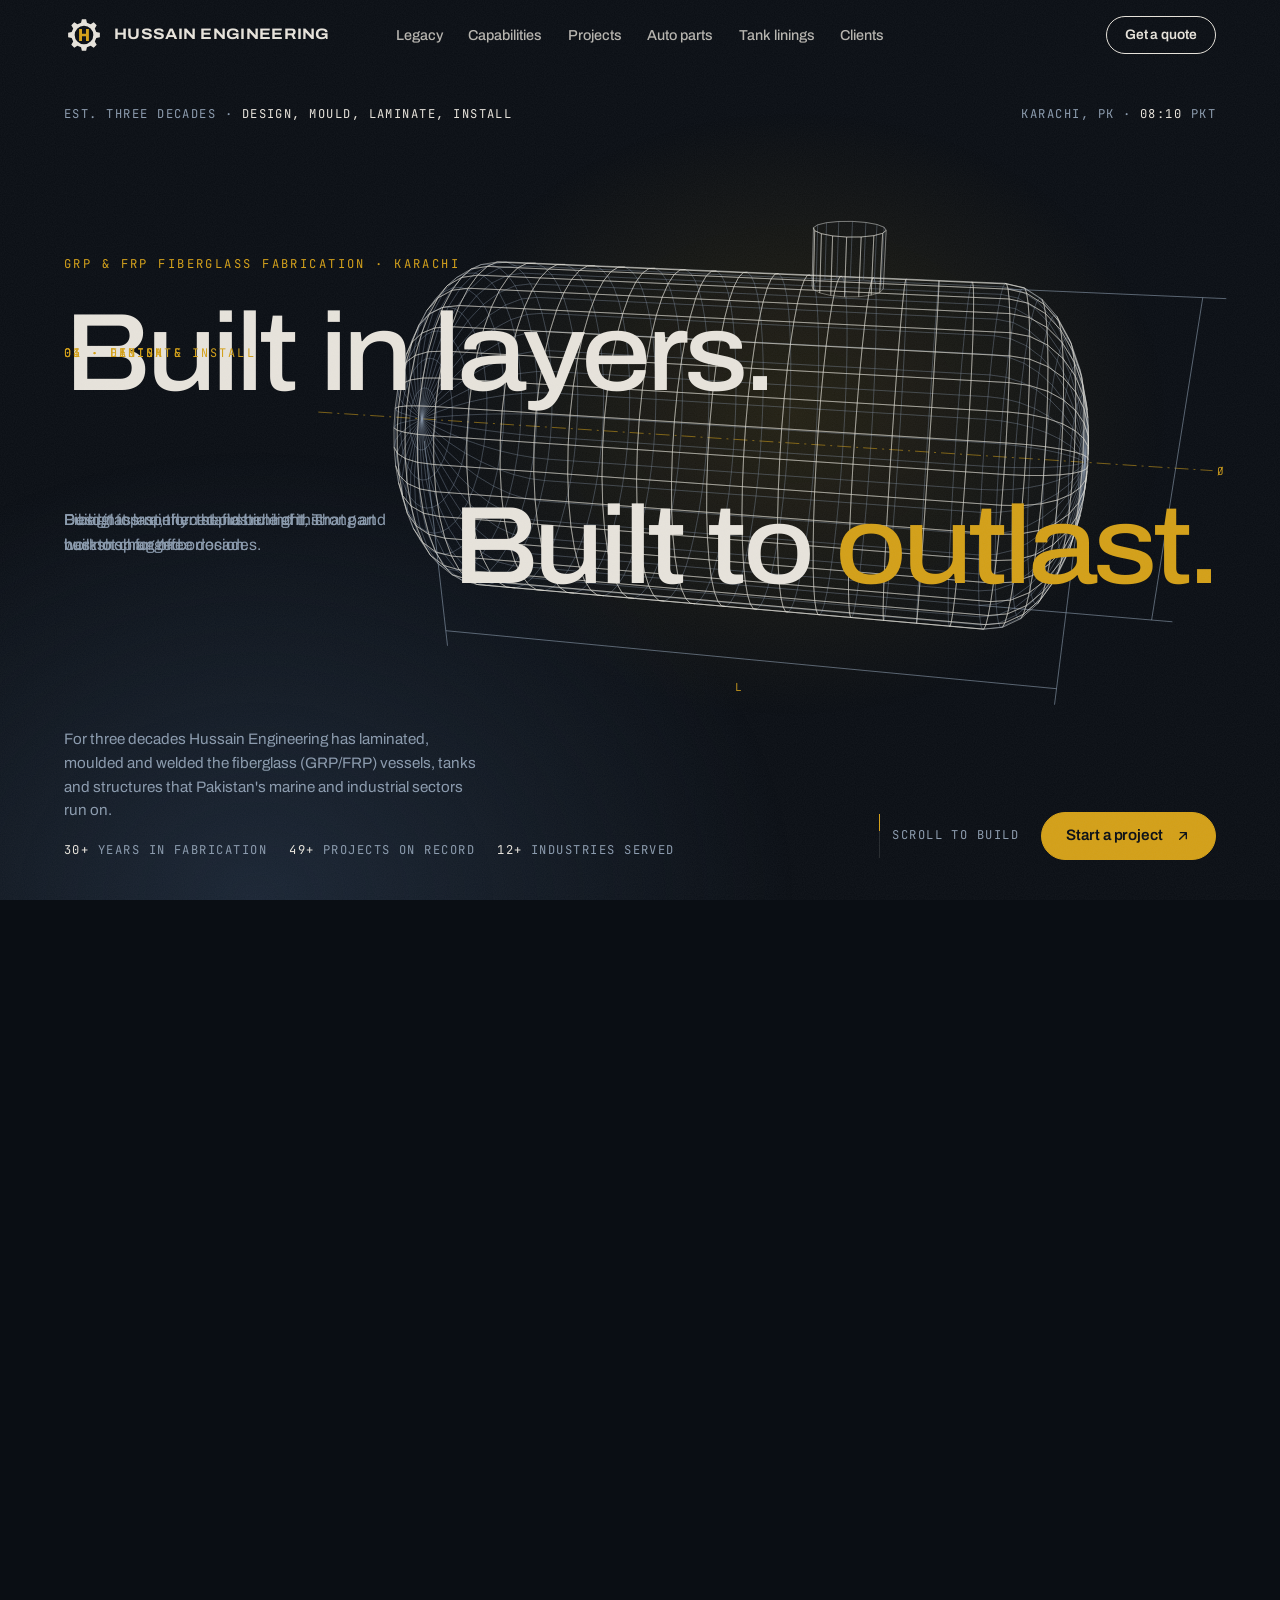
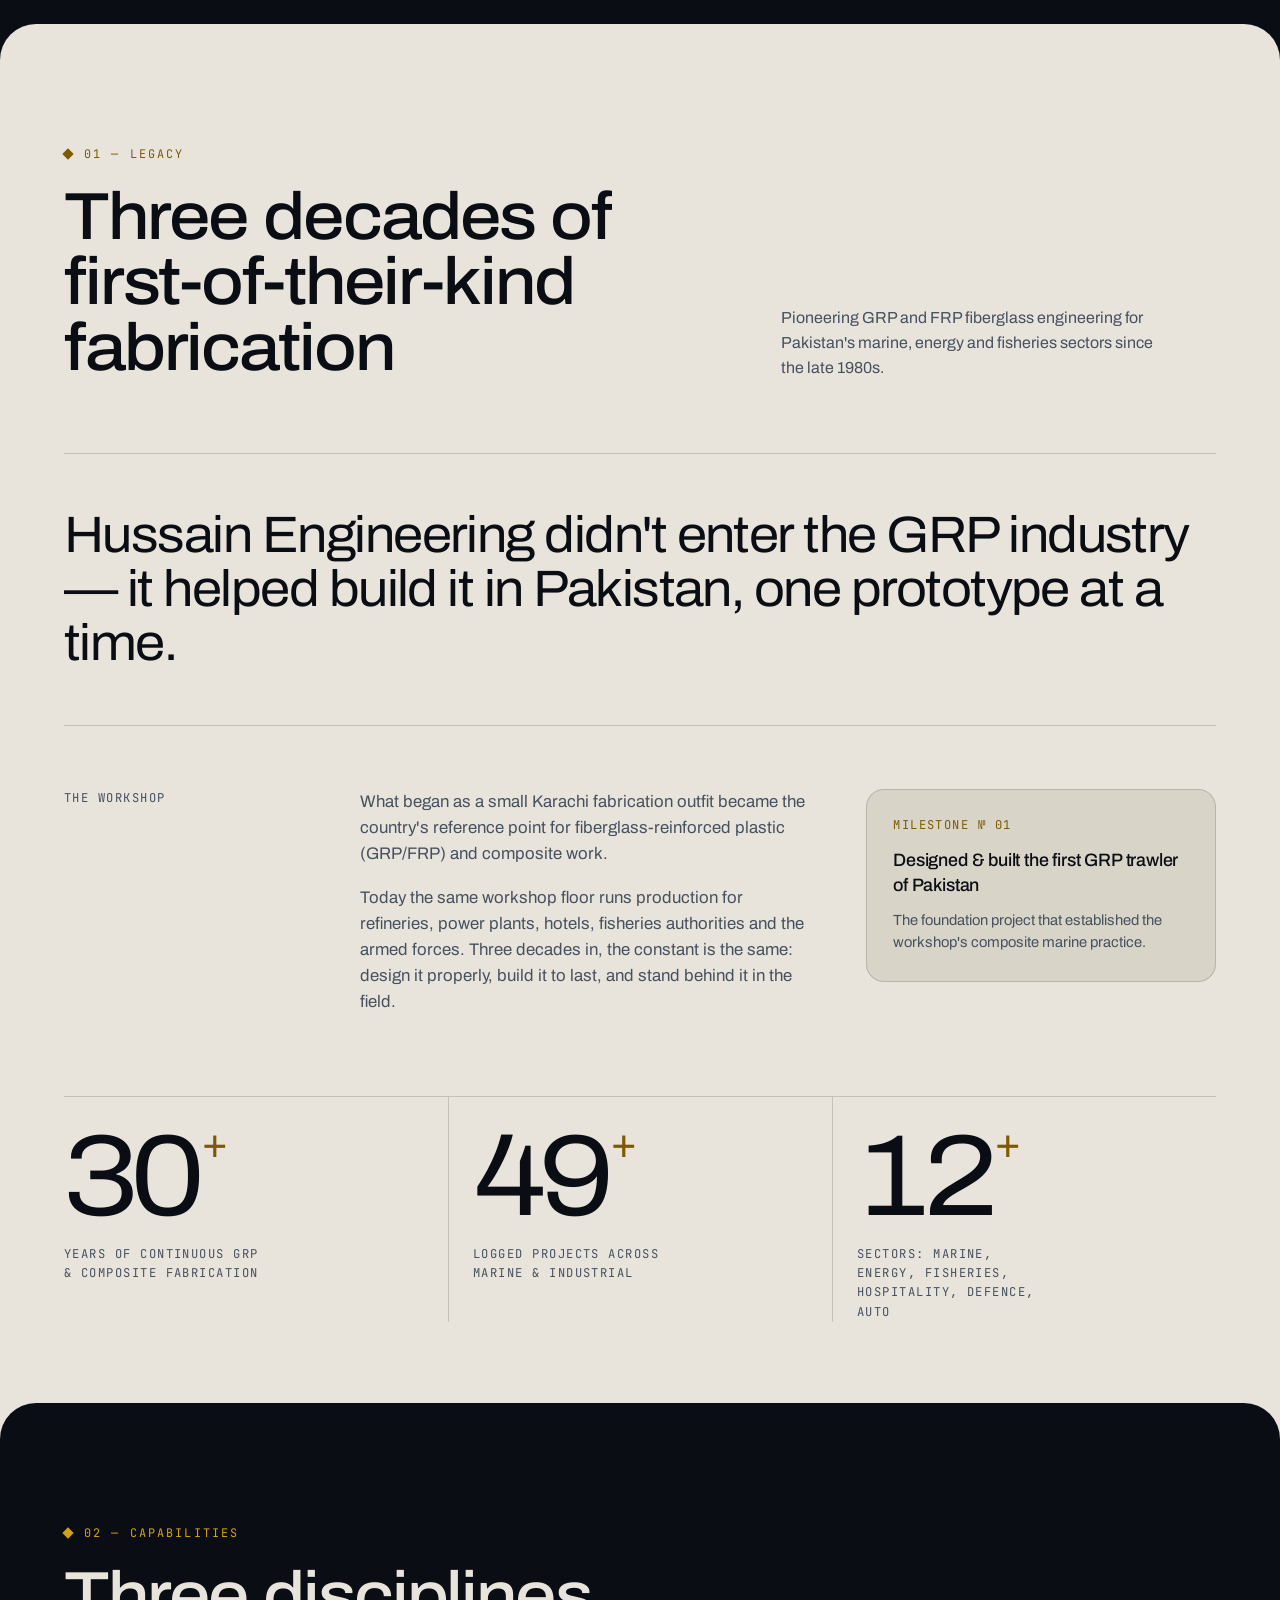
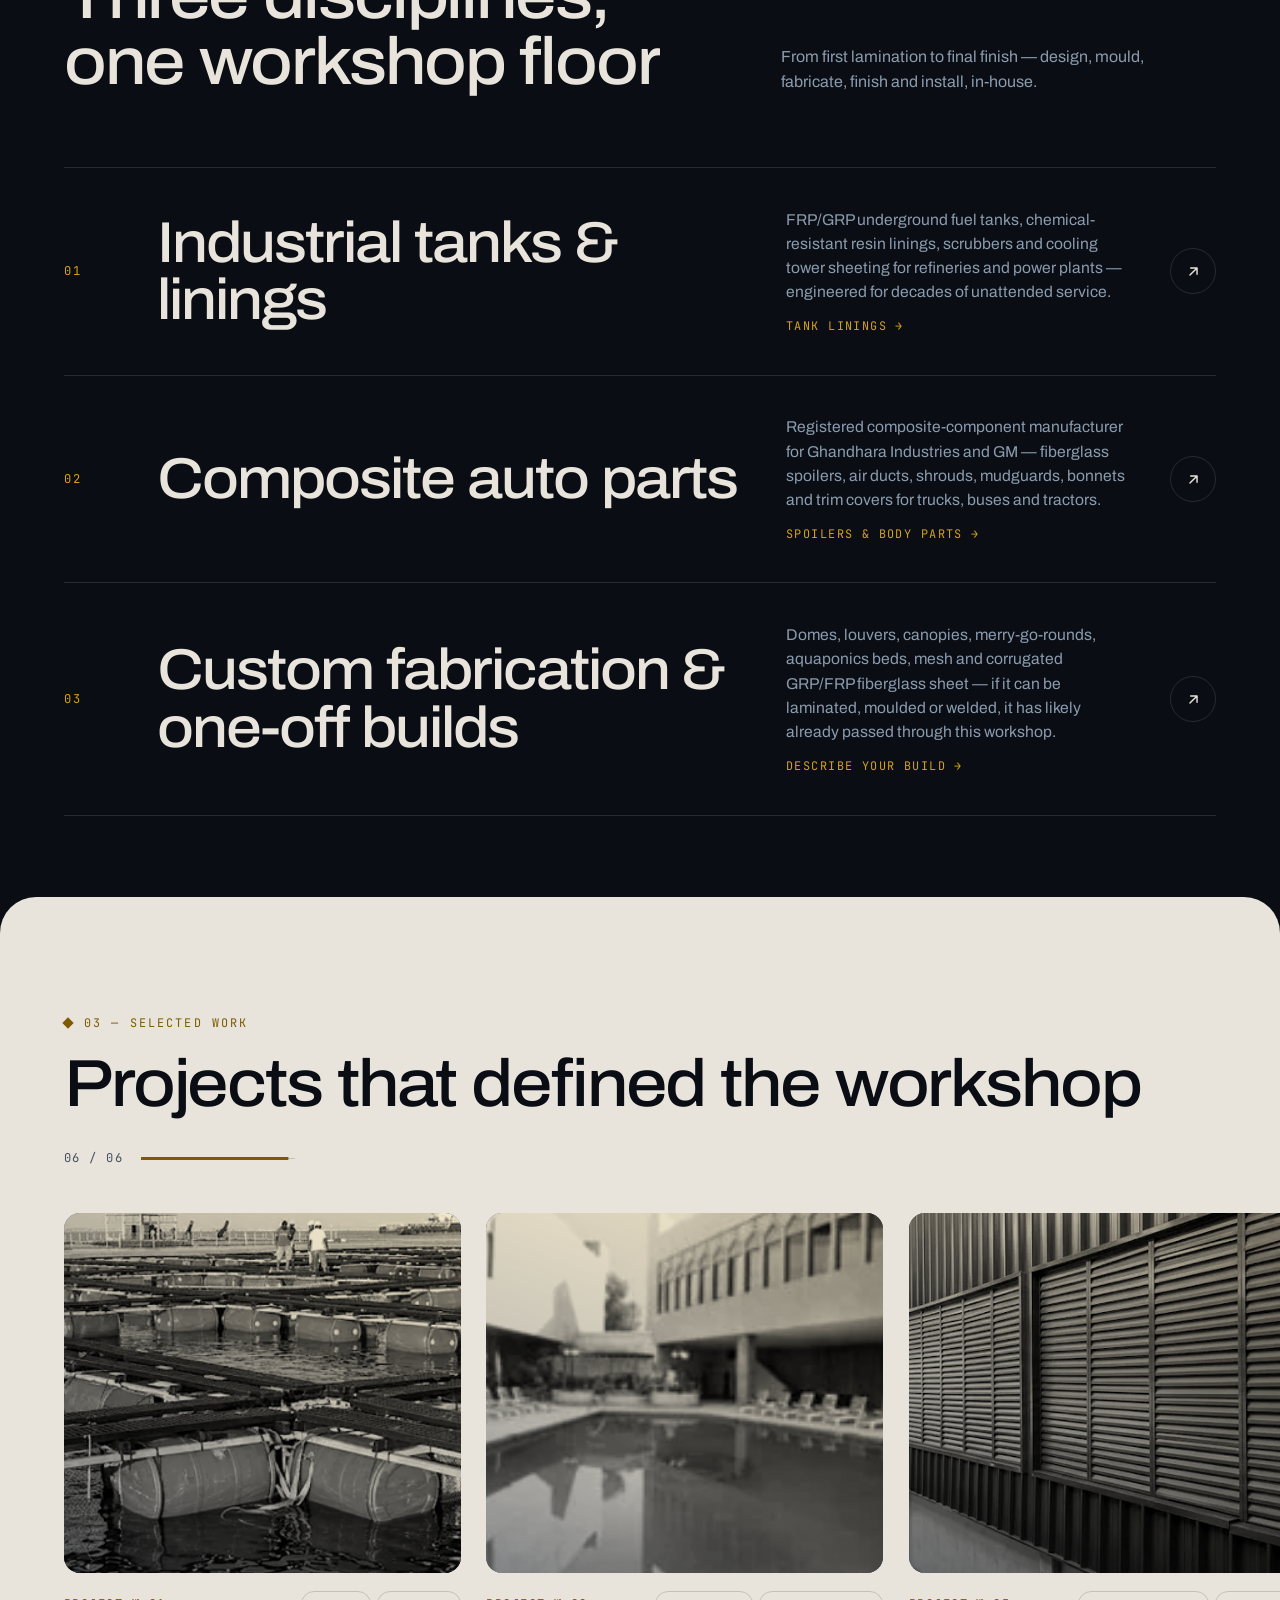
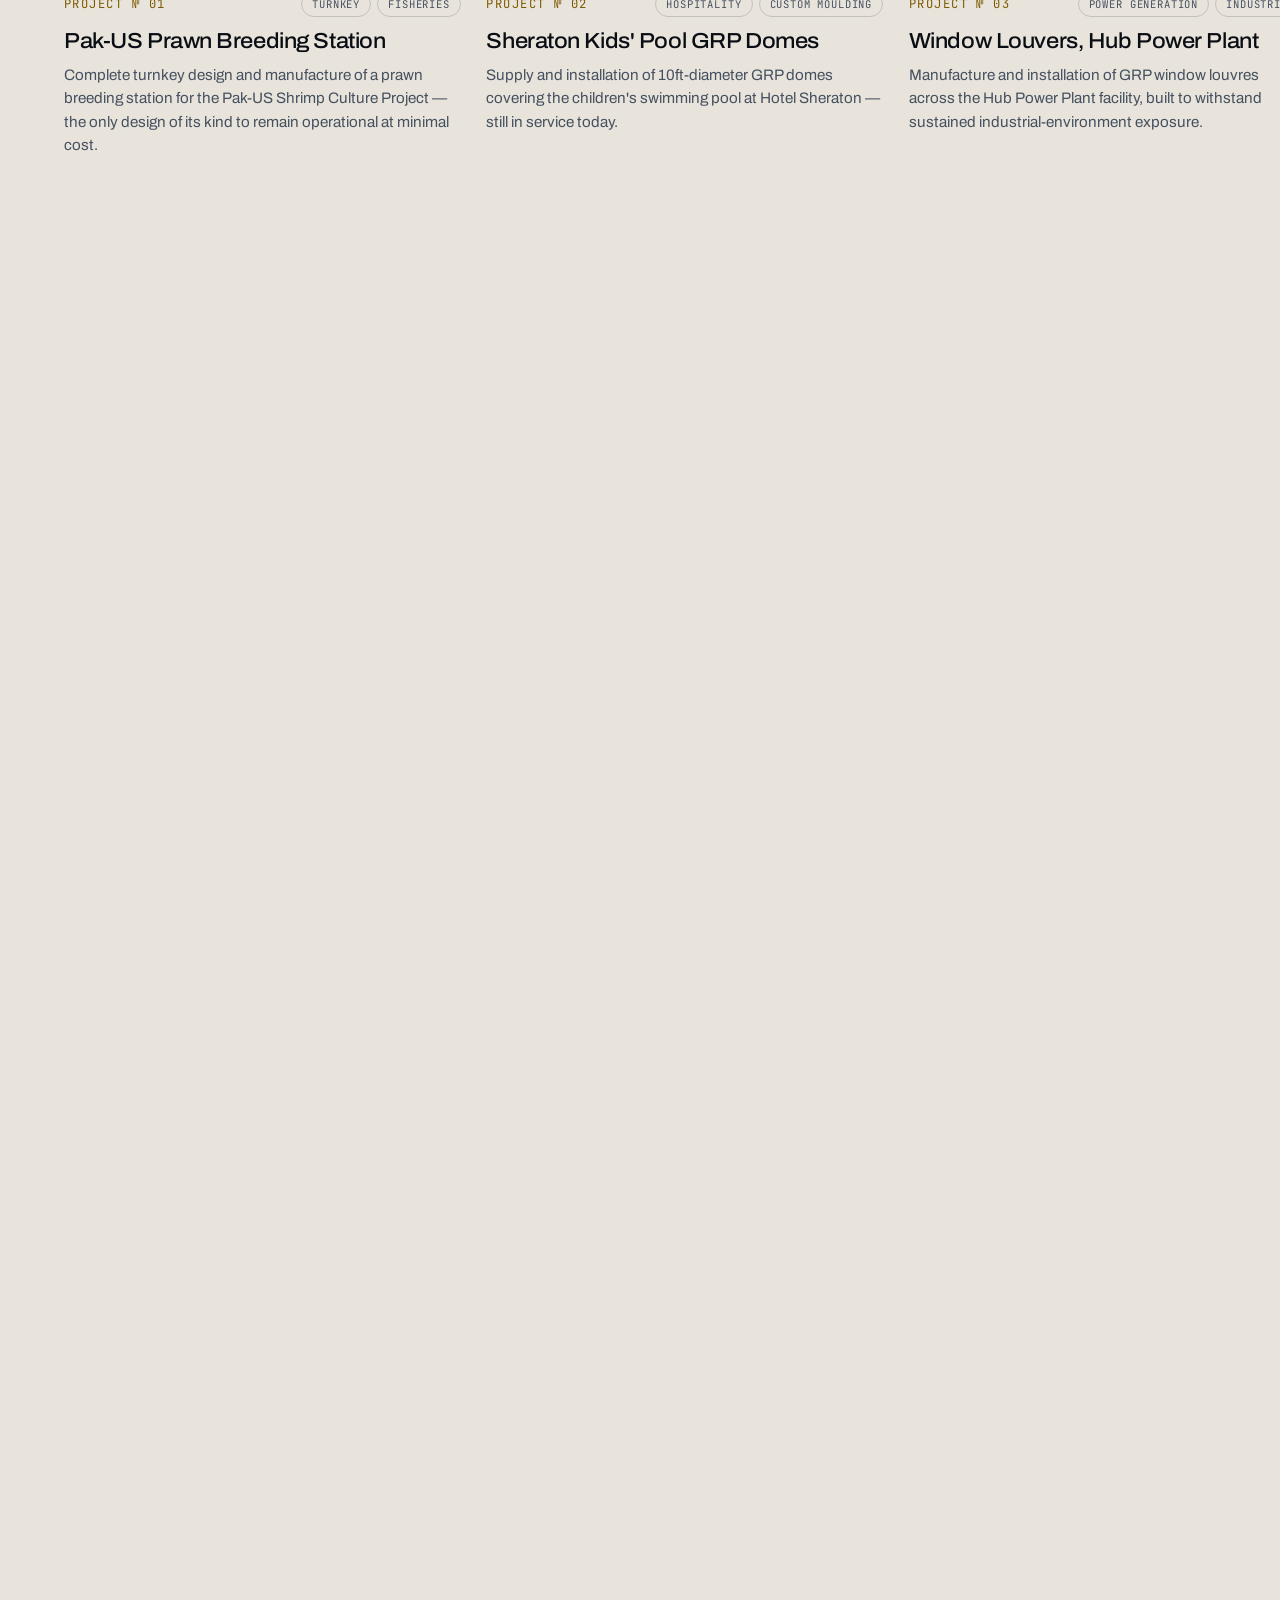
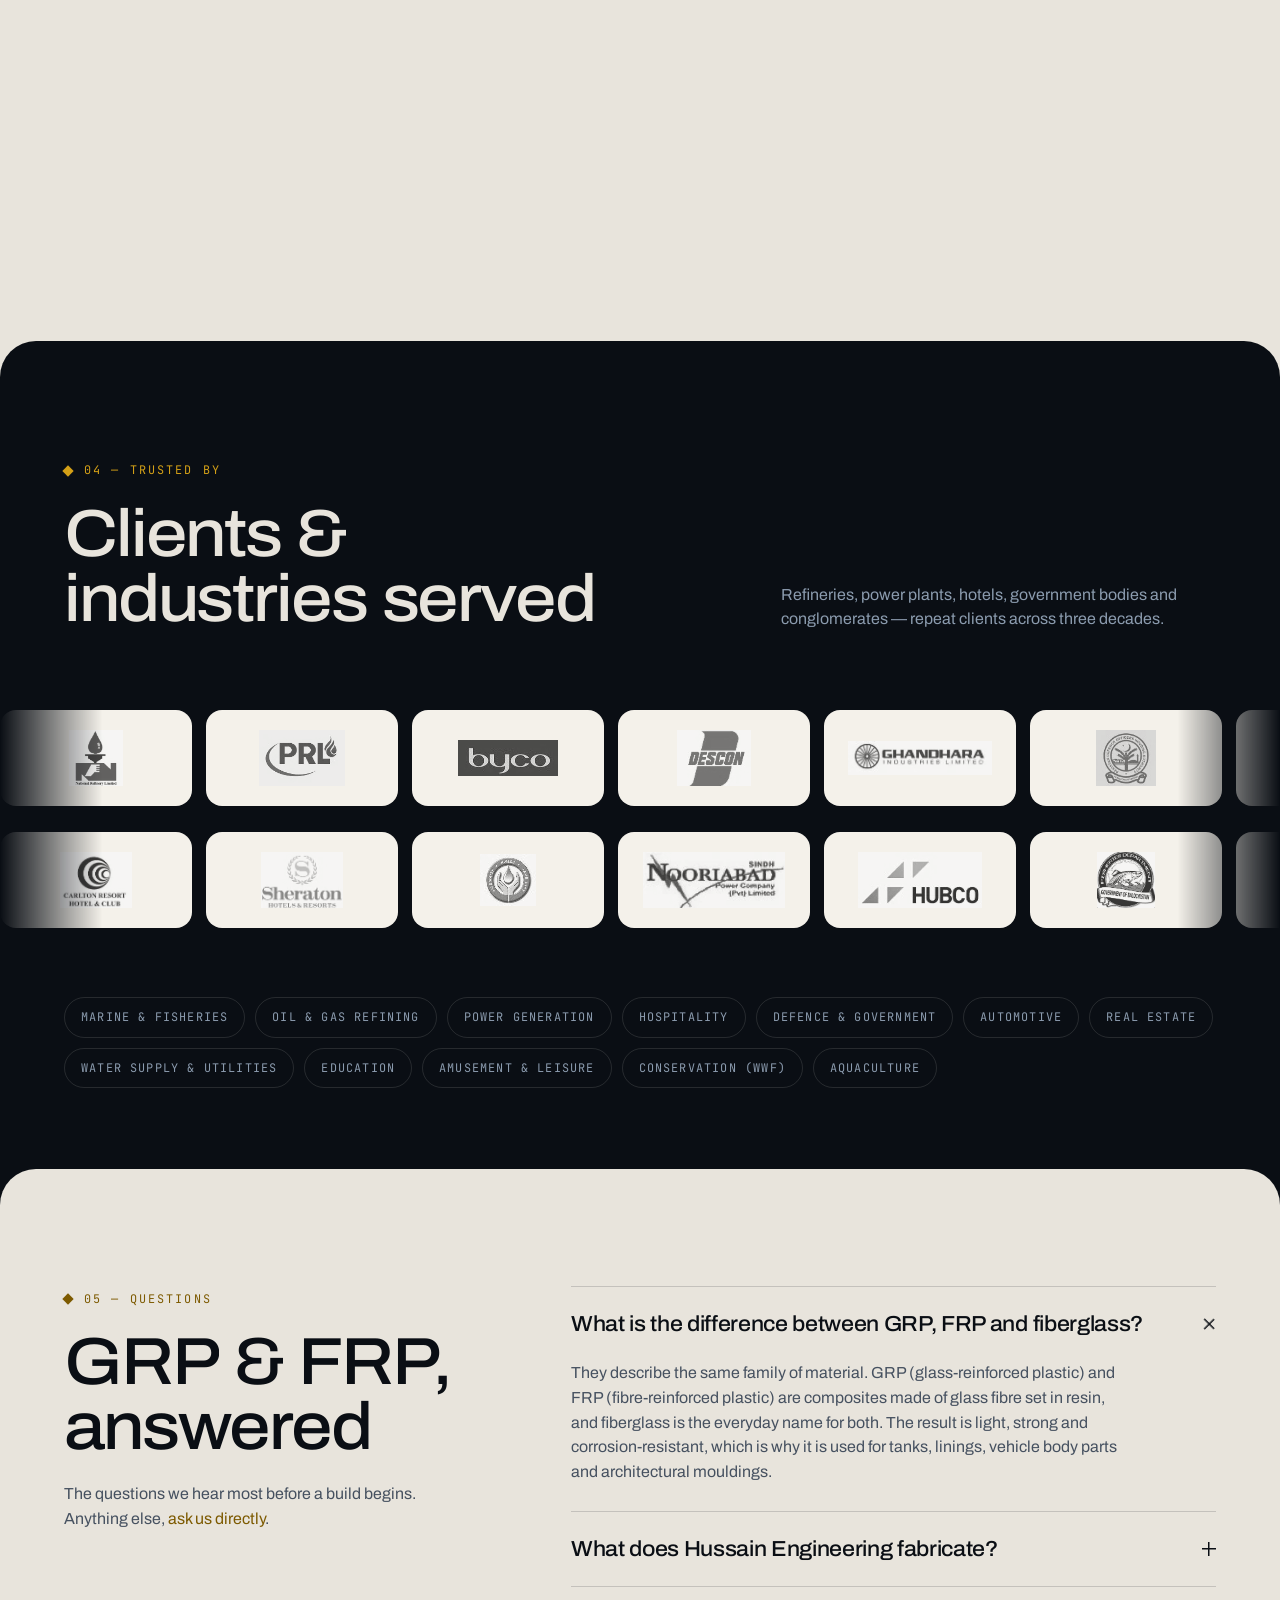
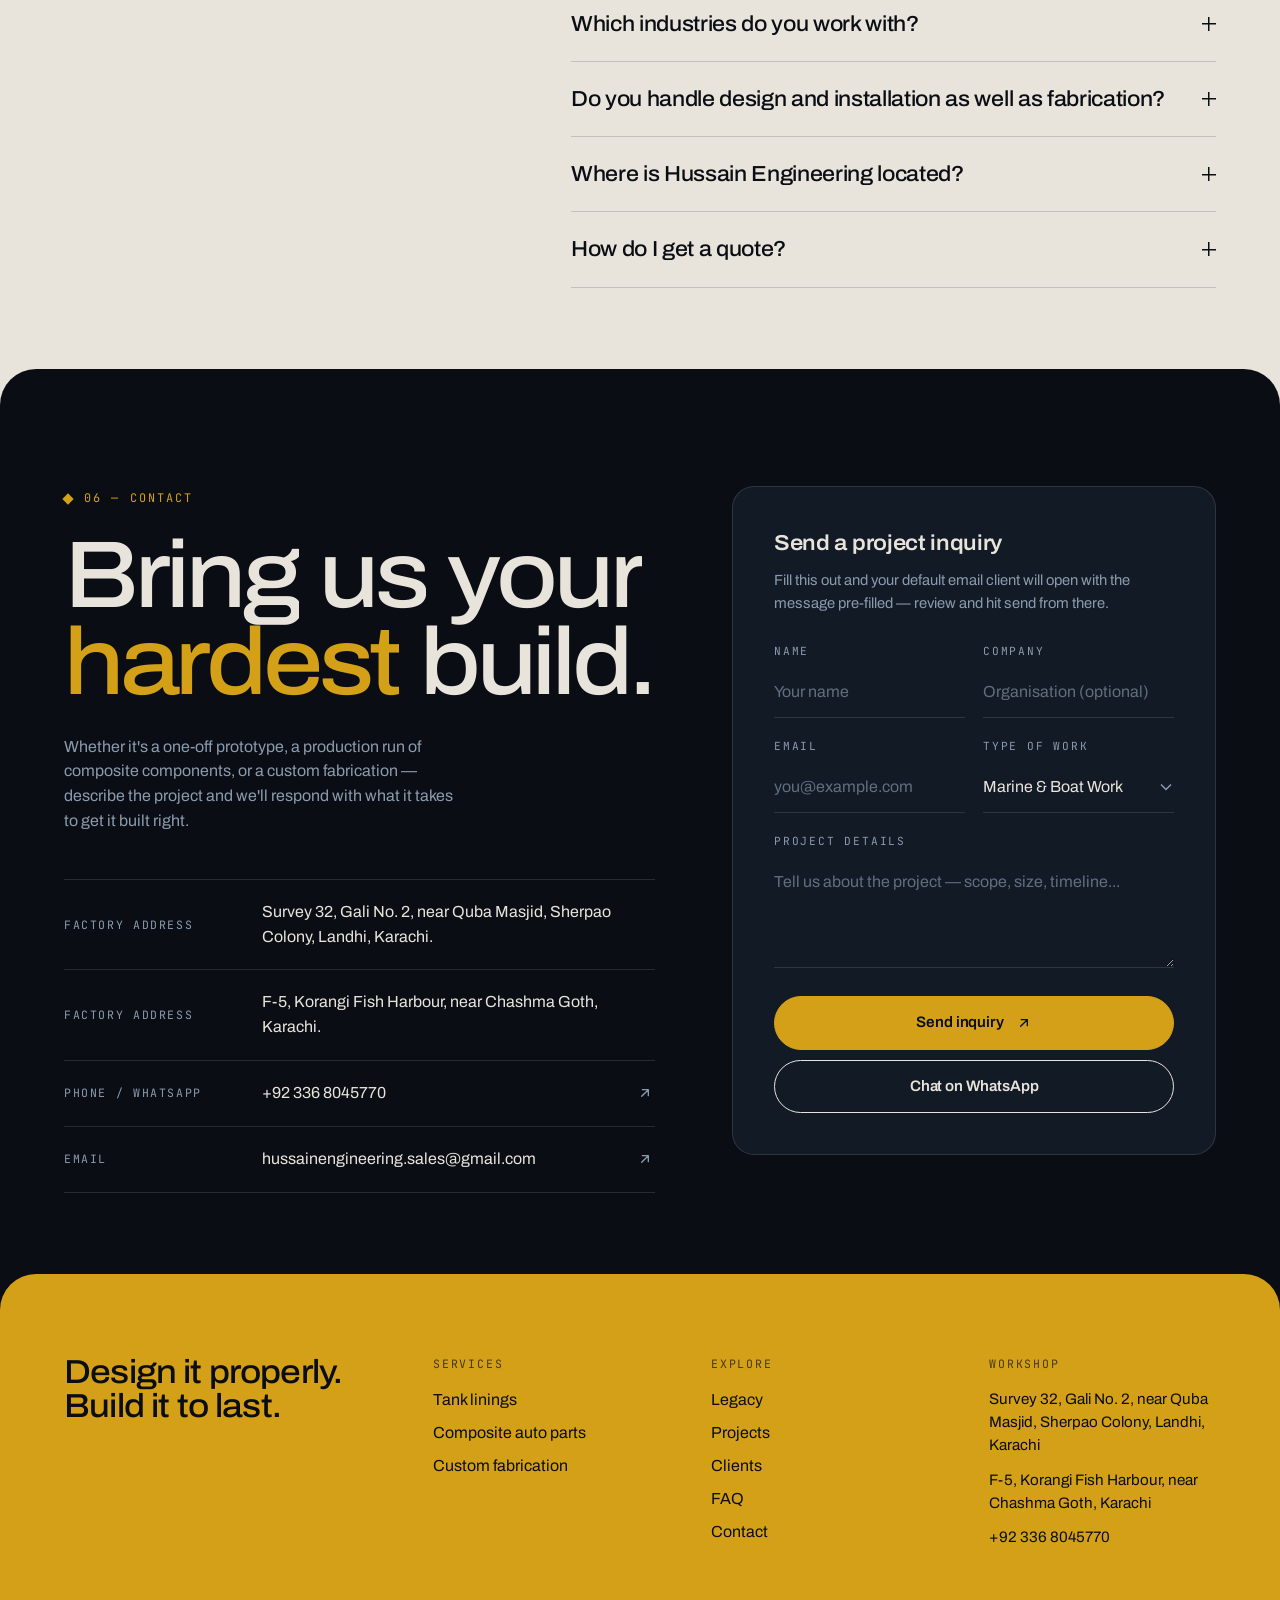
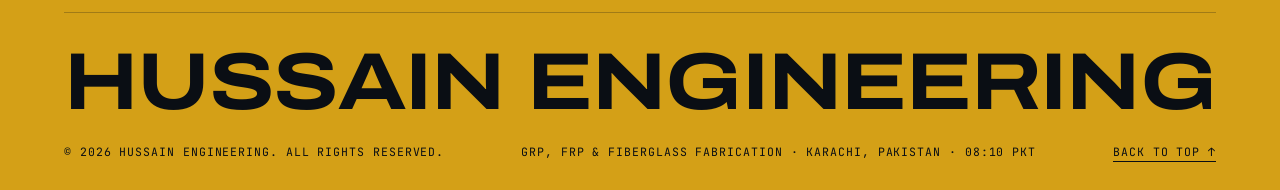
==== index.html @ 19b5b346 "feat: immersive site revamp with scroll-driven build story and SEO pass Design - New editorial syste" ====
<!DOCTYPE html>
<html lang="en">
<head>
<meta charset="UTF-8">
<meta name="viewport" content="width=device-width, initial-scale=1.0">
<script>(function(c){c.add('js');if(!matchMedia('(prefers-reduced-motion: reduce)').matches)c.add('motion')})(document.documentElement.classList)</script>
<title>Hussain Engineering | GRP, FRP &amp; Fiberglass Fabrication Karachi</title>
<meta name="description" content="Hussain Engineering: 30+ years of GRP/FRP fiberglass fabrication in Karachi. Industrial tanks and linings, composite auto parts and custom builds. Get a quote.">
<meta name="robots" content="index, follow, max-image-preview:large, max-snippet:-1">
<link rel="canonical" href="https://hussain-engineering.vercel.app/">
<meta name="theme-color" content="#0a0e14">
<meta name="color-scheme" content="dark">
<meta property="og:type" content="website">
<meta property="og:site_name" content="Hussain Engineering">
<meta property="og:title" content="Hussain Engineering | GRP &amp; Fiberglass Fabrication, Karachi">
<meta property="og:description" content="30+ years of GRP/FRP fiberglass fabrication in Karachi. Industrial tanks and linings, composite auto parts (spoilers, body parts) and custom builds.">
<meta property="og:url" content="https://hussain-engineering.vercel.app/">
<meta property="og:image" content="https://hussain-engineering.vercel.app/og-image.jpg">
<meta property="og:image:width" content="1200">
<meta property="og:image:height" content="630">
<meta property="og:image:alt" content="Hussain Engineering: GRP, FRP and fiberglass fabrication in Karachi">
<meta property="og:locale" content="en_PK">
<meta name="twitter:card" content="summary_large_image">
<meta name="twitter:title" content="Hussain Engineering | GRP &amp; Fiberglass Fabrication, Karachi">
<meta name="twitter:description" content="30+ years of GRP/FRP fiberglass fabrication in Karachi. Industrial tanks and linings, composite auto parts and custom builds.">
<meta name="twitter:image" content="https://hussain-engineering.vercel.app/og-image.jpg">
<link rel="icon" href="/favicon.ico" sizes="48x48">
<link rel="icon" type="image/svg+xml" href="/logos/logo-mark.svg">
<link rel="apple-touch-icon" href="/apple-touch-icon.png">
<link rel="manifest" href="/site.webmanifest">
<link rel="preconnect" href="https://fonts.googleapis.com">
<link rel="preconnect" href="https://fonts.gstatic.com" crossorigin>
<link href="https://fonts.googleapis.com/css2?family=Archivo:wdth,wght@62..125,100..900&family=JetBrains+Mono:wght@400&display=swap" rel="stylesheet">
<link rel="stylesheet" href="/site.css">
<script defer src="/site.js" onerror="document.documentElement.classList.remove('motion')"></script>
<script type="application/ld+json">
{
  "@context": "https://schema.org",
  "@graph": [
    {
      "@type": "LocalBusiness",
      "@id": "https://hussain-engineering.vercel.app/#business",
      "name": "Hussain Engineering",
      "url": "https://hussain-engineering.vercel.app/",
      "telephone": "+92 336 8045770",
      "email": "hussainengineering.sales@gmail.com",
      "logo": "https://hussain-engineering.vercel.app/icon-512.png",
      "image": "https://hussain-engineering.vercel.app/og-image.jpg",
      "description": "GRP/FRP and fiberglass fabrication in Karachi: industrial tanks and linings, composite auto parts and custom builds.",
      "areaServed": [
        { "@type": "City", "name": "Karachi" },
        { "@type": "Country", "name": "Pakistan" }
      ],
      "address": {
        "@type": "PostalAddress",
        "streetAddress": "Survey 32, Gali No. 2, near Quba Masjid, Sherpao Colony, Landhi",
        "addressLocality": "Karachi",
        "addressCountry": "PK"
      },
      "contactPoint": {
        "@type": "ContactPoint",
        "contactType": "sales",
        "telephone": "+92 336 8045770",
        "email": "hussainengineering.sales@gmail.com",
        "areaServed": "PK",
        "availableLanguage": ["en", "ur"]
      },
      "knowsAbout": ["Glass-reinforced plastic (GRP)", "Fibre-reinforced plastic (FRP)", "Fiberglass fabrication", "Industrial tank linings", "Composite automotive parts"],
      "hasOfferCatalog": {
        "@type": "OfferCatalog",
        "name": "Products and services",
        "itemListElement": [
          { "@type": "Offer", "itemOffered": { "@type": "Service", "name": "Industrial Tanks & Linings", "url": "https://hussain-engineering.vercel.app/tank-linings" } },
          { "@type": "Offer", "itemOffered": { "@type": "Service", "name": "Composite Auto Parts", "url": "https://hussain-engineering.vercel.app/automotive-spoilers-body-parts" } },
          { "@type": "Offer", "itemOffered": { "@type": "Service", "name": "Custom Fabrication & One-Off Builds" } }
        ]
      }
    },
    {
      "@type": "WebSite",
      "@id": "https://hussain-engineering.vercel.app/#website",
      "url": "https://hussain-engineering.vercel.app/",
      "name": "Hussain Engineering",
      "inLanguage": "en",
      "publisher": { "@id": "https://hussain-engineering.vercel.app/#business" }
    },
    {
      "@type": "FAQPage",
      "@id": "https://hussain-engineering.vercel.app/#faq",
      "mainEntity": [
        {
          "@type": "Question",
          "name": "What is the difference between GRP, FRP and fiberglass?",
          "acceptedAnswer": { "@type": "Answer", "text": "They describe the same family of material. GRP (glass-reinforced plastic) and FRP (fibre-reinforced plastic) are composites made of glass fibre set in resin, and fiberglass is the everyday name for both. The result is light, strong and corrosion-resistant, which is why it is used for tanks, linings, vehicle body parts and architectural mouldings." }
        },
        {
          "@type": "Question",
          "name": "What does Hussain Engineering fabricate?",
          "acceptedAnswer": { "@type": "Answer", "text": "Industrial FRP/GRP tanks, chemical-resistant resin linings, scrubbers and cooling tower sheeting; composite auto parts such as spoilers, air ducts, shrouds, mudguards, bonnets and trim covers; and custom work including domes, louvers, canopies, aquaponics beds, and mesh and corrugated GRP sheet." }
        },
        {
          "@type": "Question",
          "name": "Which industries do you work with?",
          "acceptedAnswer": { "@type": "Answer", "text": "Marine and fisheries, oil and gas refining, power generation, hospitality, defence and government, automotive, real estate, water supply and utilities, education, amusement and leisure, conservation and aquaculture." }
        },
        {
          "@type": "Question",
          "name": "Do you handle design and installation as well as fabrication?",
          "acceptedAnswer": { "@type": "Answer", "text": "Yes. Design, moulding, fabrication, finishing and installation are all done in-house, for one-off prototypes and repeat production runs alike." }
        },
        {
          "@type": "Question",
          "name": "Where is Hussain Engineering located?",
          "acceptedAnswer": { "@type": "Answer", "text": "We work from two sites in Karachi, Pakistan: Survey 32, Gali No. 2, near Quba Masjid, Sherpao Colony, Landhi; and F-5, Korangi Fish Harbour, near Chashma Goth." }
        },
        {
          "@type": "Question",
          "name": "How do I get a quote?",
          "acceptedAnswer": { "@type": "Answer", "text": "Send a drawing, sample or photo with the dimensions and quantity you need on WhatsApp or by phone at +92 336 8045770, by email at hussainengineering.sales@gmail.com, or through the inquiry form on this page. We respond with what it takes to get it built right." }
        }
      ]
    }
  ]
}
</script>
</head>
<body>
<a class="skip-link" href="#main">Skip to content</a>

<!-- ============ NAV ============ -->
<header class="nav" id="navbar">
  <a href="/" class="brand" aria-label="Hussain Engineering, home">
    <svg viewBox="60 8 180 160" aria-hidden="true"><path class="gear" fill-rule="evenodd" d="M136.7,32.6 L140.4,16.6 L159.6,16.6 L163.3,32.6 L179.8,39.4 L193.7,30.8 L207.2,44.3 L198.6,58.2 L205.4,74.7 L221.4,78.4 L221.4,97.6 L205.4,101.3 L198.6,117.8 L207.2,131.7 L193.7,145.2 L179.8,136.6 L163.3,143.4 L159.6,159.4 L140.4,159.4 L136.7,143.4 L120.2,136.6 L106.3,145.2 L92.8,131.7 L101.4,117.8 L94.6,101.3 L78.6,97.6 L78.6,78.4 L94.6,74.7 L101.4,58.2 L92.8,44.3 L106.3,30.8 L120.2,39.4 Z M108,88 a42,42 0 1,0 84,0 a42,42 0 1,0 -84,0 Z"/><path class="gear-h" d="M128,61 H141 V82 H159 V61 H172 V115 H159 V94 H141 V115 H128 Z"/></svg>
    <span>Hussain Engineering</span>
  </a>
  <nav class="nav-links" aria-label="Primary">
    <a href="#about">Legacy</a>
    <a href="#capabilities">Capabilities</a>
    <a href="#projects">Projects</a>
    <a href="/automotive-spoilers-body-parts">Auto parts</a>
    <a href="/tank-linings">Tank linings</a>
    <a href="#clients">Clients</a>
  </nav>
  <div class="nav-end">
    <a class="btn ghost magnet" href="#contact">Get a quote</a>
    <button class="burger" type="button" aria-label="Open menu" aria-expanded="false" aria-controls="menu"><span></span><span></span></button>
  </div>
</header>

<div class="menu" id="menu">
  <nav aria-label="Menu">
    <ul>
      <li><a href="#about"><small>01</small>Legacy</a></li>
      <li><a href="#capabilities"><small>02</small>Capabilities</a></li>
      <li><a href="#projects"><small>03</small>Projects</a></li>
      <li><a href="/automotive-spoilers-body-parts"><small>04</small>Auto parts</a></li>
      <li><a href="/tank-linings"><small>05</small>Tank linings</a></li>
      <li><a href="#clients"><small>06</small>Clients</a></li>
      <li><a href="#contact"><small>07</small>Contact</a></li>
    </ul>
  </nav>
  <div class="menu-foot">
    <a href="tel:+923368045770">+92 336 8045770</a>
    <a href="mailto:hussainengineering.sales@gmail.com">hussainengineering.sales@gmail.com</a>
    <span>Landhi &amp; Korangi, Karachi</span>
  </div>
</div>

<main id="main">

<!-- ============ STAGE: hero + pinned build story ============ -->
<section class="stage t-dark" id="top" data-theme="dark" aria-label="Introduction">
  <div class="stage-pin">
    <div class="stage-glow" aria-hidden="true"></div>
    <canvas class="stage-canvas" aria-hidden="true"></canvas>

    <div class="hero">
      <div class="hero-top mono">
        <span>Est. three decades · <b>Design, mould, laminate, install</b></span>
        <span>Karachi, PK · <b data-clock>--:--</b> PKT</span>
      </div>

      <h1>
        <span class="h1-kicker">GRP &amp; FRP fiberglass fabrication · Karachi</span>
        <span class="h1-main a"><span class="ln"><span>Built in layers.</span></span></span>
        <span class="h1-main b"><span class="ln"><span>Built to <span class="accent">outlast.</span></span></span></span>
      </h1>

      <div class="hero-bottom">
        <div>
          <p class="hero-sub">For three decades Hussain Engineering has laminated, moulded and welded the fiberglass (GRP/FRP) vessels, tanks and structures that Pakistan's marine and industrial sectors run on.</p>
          <p class="hero-facts mono"><span><b>30+</b> years in fabrication</span><span><b>49+</b> projects on record</span><span><b>12+</b> industries served</span></p>
        </div>
        <div class="hero-cta">
          <span class="scroll-hint mono" aria-hidden="true"><i></i>Scroll to build</span>
          <a class="btn magnet" href="#contact">Start a project <svg viewBox="0 0 24 24" fill="none" stroke="currentColor" stroke-width="2" stroke-linecap="round" stroke-linejoin="round" aria-hidden="true"><path d="M7 17 17 7M8 7h9v9"/></svg></a>
        </div>
      </div>
    </div>

    <h2 class="vh">How a build comes together</h2>
    <ol class="beats">
      <li class="beat">
        <span class="beat-k">01 · Design</span>
        <p class="beat-t">Every build starts as a drawing.</p>
        <p class="beat-d">Design it properly: the first rule of this workshop for three decades.</p>
      </li>
      <li class="beat">
        <span class="beat-k">02 · Mould</span>
        <p class="beat-t">The drawing becomes a mould.</p>
        <p class="beat-d">Moulds are made in-house, for one-off prototypes and repeat production runs alike.</p>
      </li>
      <li class="beat">
        <span class="beat-k">03 · Laminate</span>
        <p class="beat-t">Glass and resin, laid layer on layer.</p>
        <p class="beat-d">Fiberglass-reinforced plastic: light, strong and built to shrug off corrosion.</p>
      </li>
      <li class="beat">
        <span class="beat-k">04 · Finish &amp; install</span>
        <p class="beat-t">Finished, installed, backed in the field.</p>
        <p class="beat-d">Build it to last, then stand behind it. That part has not changed.</p>
      </li>
    </ol>

    <ul class="rail mono" aria-hidden="true">
      <li>Design</li><li>Mould</li><li>Laminate</li><li>Install</li>
    </ul>
    <div class="stage-hud" aria-hidden="true">
      <div class="hud-num"><span class="hud-val">000</span><sup>%</sup></div>
      <span class="hud-label mono">Drawing</span>
    </div>
  </div>
</section>

<!-- ============ LEGACY ============ -->
<section class="sec sheet t-light" id="about" data-theme="light">
  <div class="wrap">
    <div class="sec-head">
      <div>
        <p class="eyebrow">01 — Legacy</p>
        <h2 class="h-lg" data-split>Three decades of first-of-their-kind fabrication</h2>
      </div>
      <p class="lede rv">Pioneering GRP and FRP fiberglass engineering for Pakistan's marine, energy and fisheries sectors since the late 1980s.</p>
    </div>

    <p class="statement">Hussain Engineering didn't enter the GRP industry — it helped build it in Pakistan, one prototype at a time.</p>

    <div class="legacy-grid">
      <p class="mono">The workshop</p>
      <div class="legacy-copy rv">
        <p>What began as a small Karachi fabrication outfit became the country's reference point for fiberglass-reinforced plastic (GRP/FRP) and composite work.</p>
        <p>Today the same workshop floor runs production for refineries, power plants, hotels, fisheries authorities and the armed forces. Three decades in, the constant is the same: design it properly, build it to last, and stand behind it in the field.</p>
      </div>
      <div class="milestone rv" style="--i:1">
        <span class="mono">Milestone № 01</span>
        <p>Designed &amp; built the first GRP trawler of Pakistan <small>The foundation project that established the workshop's composite marine practice.</small></p>
      </div>
    </div>

    <div class="stats">
      <div class="stat rv">
        <div class="stat-num"><span data-count="30">30</span><sup>+</sup></div>
        <p class="stat-label mono">Years of continuous GRP &amp; composite fabrication</p>
      </div>
      <div class="stat rv" style="--i:1">
        <div class="stat-num"><span data-count="49">49</span><sup>+</sup></div>
        <p class="stat-label mono">Logged projects across marine &amp; industrial</p>
      </div>
      <div class="stat rv" style="--i:2">
        <div class="stat-num"><span data-count="12">12</span><sup>+</sup></div>
        <p class="stat-label mono">Sectors: marine, energy, fisheries, hospitality, defence, auto</p>
      </div>
    </div>
  </div>
</section>

<!-- ============ CAPABILITIES ============ -->
<section class="sec sheet t-dark" id="capabilities" data-theme="dark">
  <div class="wrap">
    <div class="sec-head">
      <div>
        <p class="eyebrow">02 — Capabilities</p>
        <h2 class="h-lg" data-split>Three disciplines, one workshop floor</h2>
      </div>
      <p class="lede rv">From first lamination to final finish — design, mould, fabricate, finish and install, in-house.</p>
    </div>

    <ul class="index">
      <li>
        <a class="row" href="/tank-linings">
          <span class="row-num">01</span>
          <h3>Industrial tanks &amp; linings</h3>
          <div class="row-img"><img src="/capabilities/industrial-tank-linings.webp" alt="Large white horizontal GRP storage tank on support cradles" width="1000" height="752" loading="lazy" decoding="async"></div>
          <p class="row-desc">FRP/GRP underground fuel tanks, chemical-resistant resin linings, scrubbers and cooling tower sheeting for refineries and power plants — engineered for decades of unattended service. <em>Tank linings →</em></p>
          <span class="row-arrow" aria-hidden="true"><svg viewBox="0 0 24 24" fill="none" stroke="currentColor" stroke-width="2" stroke-linecap="round" stroke-linejoin="round"><path d="M7 17 17 7M8 7h9v9"/></svg></span>
        </a>
      </li>
      <li>
        <a class="row" href="/automotive-spoilers-body-parts">
          <span class="row-num">02</span>
          <h3>Composite auto parts</h3>
          <div class="row-img"><img src="/capabilities/composite-auto-parts.webp" alt="Composite automotive bumper panel being finished in a spray booth" width="1000" height="654" loading="lazy" decoding="async"></div>
          <p class="row-desc">Registered composite-component manufacturer for Ghandhara Industries and GM — fiberglass spoilers, air ducts, shrouds, mudguards, bonnets and trim covers for trucks, buses and tractors. <em>Spoilers &amp; body parts →</em></p>
          <span class="row-arrow" aria-hidden="true"><svg viewBox="0 0 24 24" fill="none" stroke="currentColor" stroke-width="2" stroke-linecap="round" stroke-linejoin="round"><path d="M7 17 17 7M8 7h9v9"/></svg></span>
        </a>
      </li>
      <li>
        <a class="row" href="#contact">
          <span class="row-num">03</span>
          <h3>Custom fabrication &amp; one-off builds</h3>
          <div class="row-img"><img src="/capabilities/custom-fabrication.webp" alt="Worker finishing a moulded composite panel on a fabrication bench" width="1000" height="712" loading="lazy" decoding="async"></div>
          <p class="row-desc">Domes, louvers, canopies, merry-go-rounds, aquaponics beds, mesh and corrugated GRP/FRP fiberglass sheet — if it can be laminated, moulded or welded, it has likely already passed through this workshop. <em>Describe your build →</em></p>
          <span class="row-arrow" aria-hidden="true"><svg viewBox="0 0 24 24" fill="none" stroke="currentColor" stroke-width="2" stroke-linecap="round" stroke-linejoin="round"><path d="M7 17 17 7M8 7h9v9"/></svg></span>
        </a>
      </li>
    </ul>
  </div>
  <div class="cap-preview" aria-hidden="true"></div>
</section>

<!-- ============ PROJECTS ============ -->
<section class="hs sheet t-light" id="projects" data-theme="light">
  <div class="hs-pin">
    <div class="wrap">
      <div class="hs-head">
        <div>
          <p class="eyebrow">03 — Selected work</p>
          <h2 class="h-lg" data-split>Projects that defined the workshop</h2>
        </div>
        <div class="hs-meta mono" aria-hidden="true">
          <span><span class="hs-count">01</span> / 06</span>
          <span class="hs-bar"><i></i></span>
        </div>
      </div>
    </div>

    <div class="hs-track" tabindex="0" role="group" aria-label="Selected projects">

      <article class="pcard" data-cursor="Scroll">
        <div class="pcard-img"><img src="/projects/p2.webp" alt="Fish and prawn culture tanks floating in open water" width="1000" height="311" loading="lazy" decoding="async"></div>
        <div class="pcard-top"><span class="mono">Project № 01</span><div class="tags"><span>Turnkey</span><span>Fisheries</span></div></div>
        <h3>Pak-US Prawn Breeding Station</h3>
        <p>Complete turnkey design and manufacture of a prawn breeding station for the Pak-US Shrimp Culture Project — the only design of its kind to remain operational at minimal cost.</p>
      </article>

      <article class="pcard" data-cursor="Scroll">
        <div class="pcard-img"><img src="/projects/p4.webp" alt="Hotel swimming pool with a covered children's area" width="241" height="159" loading="lazy" decoding="async"></div>
        <div class="pcard-top"><span class="mono">Project № 02</span><div class="tags"><span>Hospitality</span><span>Custom moulding</span></div></div>
        <h3>Sheraton Kids' Pool GRP Domes</h3>
        <p>Supply and installation of 10ft-diameter GRP domes covering the children's swimming pool at Hotel Sheraton — still in service today.</p>
      </article>

      <article class="pcard" data-cursor="Scroll">
        <div class="pcard-img"><img src="/projects/p5.webp" alt="Green louvered window panels on an industrial building" width="1000" height="432" loading="lazy" decoding="async"></div>
        <div class="pcard-top"><span class="mono">Project № 03</span><div class="tags"><span>Power generation</span><span>Industrial</span></div></div>
        <h3>Window Louvers, Hub Power Plant</h3>
        <p>Manufacture and installation of GRP window louvres across the Hub Power Plant facility, built to withstand sustained industrial-environment exposure.</p>
      </article>

      <article class="pcard" data-cursor="Scroll">
        <div class="pcard-img"><img src="/capabilities/composite-auto-parts.webp" alt="Composite automotive bumper panel being finished in a spray booth" width="1000" height="654" loading="lazy" decoding="async"></div>
        <div class="pcard-top"><span class="mono">Project № 04</span><div class="tags"><span>Automotive</span><span>Composite moulding</span></div></div>
        <h3>GRP Spoilers &amp; Body Parts, Trucks &amp; Automobiles</h3>
        <p>Composite spoilers, air ducts, shrouds, mudguards and bonnets moulded for trucks, buses, tractors and automobiles — built for repeat production runs.</p>
      </article>

      <article class="pcard" data-cursor="Scroll">
        <div class="pcard-img"><img src="/capabilities/industrial-tank-linings.webp" alt="Large white horizontal GRP storage tank on support cradles" width="1000" height="752" loading="lazy" decoding="async"></div>
        <div class="pcard-top"><span class="mono">Project № 05</span><div class="tags"><span>Pharmaceutical</span><span>Tank linings</span></div></div>
        <h3>Industrial Tank Linings, Pharmaceuticals</h3>
        <p>Chemical-resistant GRP resin linings for industrial storage tanks serving pharmaceutical facilities — smooth, durable surfaces built for clean, long-service operation.</p>
      </article>

      <article class="pcard" data-cursor="Scroll">
        <div class="pcard-img"><img src="/projects/p10.webp" alt="Blue circular GRP tanks standing outdoors" width="1000" height="792" loading="lazy" decoding="async"></div>
        <div class="pcard-top"><span class="mono">Project № 06</span><div class="tags"><span>Academic</span><span>Aquaculture</span></div></div>
        <h3>Prawn Breeding Research Station, Karachi University</h3>
        <p>Built a dedicated prawn breeding research station for Karachi University, supporting academic aquaculture research with purpose-built GRP tankage.</p>
      </article>

      <div class="pcard end">
        <p class="big">49<sup>+</sup></p>
        <p class="lede">A sample of 49+ logged projects — the ones that pushed the workshop into new territory, or simply had to work the first time, every time.</p>
        <a class="btn" href="#contact">Add yours to the record <svg viewBox="0 0 24 24" fill="none" stroke="currentColor" stroke-width="2" stroke-linecap="round" stroke-linejoin="round" aria-hidden="true"><path d="M7 17 17 7M8 7h9v9"/></svg></a>
      </div>

    </div>
  </div>
</section>

<!-- ============ CLIENTS & INDUSTRIES ============ -->
<section class="sec sheet t-dark" id="clients" data-theme="dark">
  <div class="wrap">
    <div class="sec-head">
      <div>
        <p class="eyebrow">04 — Trusted by</p>
        <h2 class="h-lg" data-split>Clients &amp; industries served</h2>
      </div>
      <p class="lede rv">Refineries, power plants, hotels, government bodies and conglomerates — repeat clients across three decades.</p>
    </div>
  </div>

  <div class="marquee">
    <ul class="marquee-set">
      <li class="logo"><img src="/logos/nrl.webp" alt="National Refinery" width="180" height="187" loading="lazy" decoding="async"></li>
      <li class="logo"><img src="/logos/prl.webp" alt="Pakistan Refinery" width="158" height="102" loading="lazy" decoding="async"></li>
      <li class="logo"><img src="/logos/byco.webp" alt="Byco" width="100" height="36" loading="lazy" decoding="async"></li>
      <li class="logo"><img src="/logos/descon.webp" alt="DESCON" width="113" height="85" loading="lazy" decoding="async"></li>
      <li class="logo"><img src="/logos/ghandhara.webp" alt="Ghandhara Industries" width="150" height="35" loading="lazy" decoding="async"></li>
      <li class="logo"><img src="/logos/dha.webp" alt="DHA" width="96" height="89" loading="lazy" decoding="async"></li>
      <li class="logo"><img src="/logos/wwf.webp" alt="WWF" width="152" height="165" loading="lazy" decoding="async"></li>
      <li class="logo"><img src="/logos/karachi-university.webp" alt="Karachi University" width="126" height="50" loading="lazy" decoding="async"></li>
    </ul>
  </div>
  <div class="marquee">
    <ul class="marquee-set rev">
      <li class="logo"><img src="/logos/carlton.webp" alt="Carlton Hotel" width="159" height="124" loading="lazy" decoding="async"></li>
      <li class="logo"><img src="/logos/sheraton.webp" alt="Hotel Sheraton" width="170" height="115" loading="lazy" decoding="async"></li>
      <li class="logo"><img src="/logos/kwsb.webp" alt="KWSB" width="56" height="52" loading="lazy" decoding="async"></li>
      <li class="logo"><img src="/logos/nooriabad.webp" alt="Nooriabad Power Co." width="163" height="64" loading="lazy" decoding="async"></li>
      <li class="logo"><img src="/logos/hubco.webp" alt="Hub Power Plant" width="152" height="69" loading="lazy" decoding="async"></li>
      <li class="logo"><img src="/logos/fisheries.webp" alt="Baluchistan Fisheries" width="168" height="165" loading="lazy" decoding="async"></li>
    </ul>
  </div>

  <div class="wrap">
    <ul class="chips" aria-label="Industries served">
      <li>Marine &amp; Fisheries</li>
      <li>Oil &amp; Gas Refining</li>
      <li>Power Generation</li>
      <li>Hospitality</li>
      <li>Defence &amp; Government</li>
      <li>Automotive</li>
      <li>Real Estate</li>
      <li>Water Supply &amp; Utilities</li>
      <li>Education</li>
      <li>Amusement &amp; Leisure</li>
      <li>Conservation (WWF)</li>
      <li>Aquaculture</li>
    </ul>
  </div>
</section>

<!-- ============ FAQ ============ -->
<section class="sec sheet t-light" id="faq" data-theme="light">
  <div class="wrap faq-grid">
    <div>
      <p class="eyebrow">05 — Questions</p>
      <h2 class="h-lg" data-split>GRP &amp; FRP, answered</h2>
      <p class="lede rv">The questions we hear most before a build begins. Anything else, <a href="#contact" class="accent">ask us directly</a>.</p>
    </div>
    <div class="faq">
      <details open>
        <summary>What is the difference between GRP, FRP and fiberglass?</summary>
        <p>They describe the same family of material. GRP (glass-reinforced plastic) and FRP (fibre-reinforced plastic) are composites made of glass fibre set in resin, and fiberglass is the everyday name for both. The result is light, strong and corrosion-resistant, which is why it is used for tanks, linings, vehicle body parts and architectural mouldings.</p>
      </details>
      <details>
        <summary>What does Hussain Engineering fabricate?</summary>
        <p>Industrial <a href="/tank-linings">FRP/GRP tanks, chemical-resistant resin linings</a>, scrubbers and cooling tower sheeting; <a href="/automotive-spoilers-body-parts">composite auto parts</a> such as spoilers, air ducts, shrouds, mudguards, bonnets and trim covers; and custom work including domes, louvers, canopies, aquaponics beds, and mesh and corrugated GRP sheet.</p>
      </details>
      <details>
        <summary>Which industries do you work with?</summary>
        <p>Marine and fisheries, oil and gas refining, power generation, hospitality, defence and government, automotive, real estate, water supply and utilities, education, amusement and leisure, conservation and aquaculture.</p>
      </details>
      <details>
        <summary>Do you handle design and installation as well as fabrication?</summary>
        <p>Yes. Design, moulding, fabrication, finishing and installation are all done in-house, for one-off prototypes and repeat production runs alike.</p>
      </details>
      <details>
        <summary>Where is Hussain Engineering located?</summary>
        <p>We work from two sites in Karachi, Pakistan: Survey 32, Gali No. 2, near Quba Masjid, Sherpao Colony, Landhi; and F-5, Korangi Fish Harbour, near Chashma Goth.</p>
      </details>
      <details>
        <summary>How do I get a quote?</summary>
        <p>Send a drawing, sample or photo with the dimensions and quantity you need on WhatsApp or by phone at +92 336 8045770, by email at hussainengineering.sales@gmail.com, or through the inquiry form on this page. We respond with what it takes to get it built right.</p>
      </details>
    </div>
  </div>
</section>

<!-- ============ CONTACT ============ -->
<section class="sec sheet t-dark" id="contact" data-theme="dark">
  <div class="wrap contact-grid">
    <div>
      <p class="eyebrow">06 — Contact</p>
      <h2 class="contact-title" data-split>Bring us your <span class="accent">hardest</span> build.</h2>
      <p class="lede rv">Whether it's a one-off prototype, a production run of composite components, or a custom fabrication — describe the project and we'll respond with what it takes to get it built right.</p>

      <div class="contact-list rv">
        <div>
          <span class="k">Factory address</span>
          <span class="v">Survey 32, Gali No. 2, near Quba Masjid, Sherpao Colony, Landhi, Karachi.</span>
        </div>
        <div>
          <span class="k">Factory address</span>
          <span class="v">F-5, Korangi Fish Harbour, near Chashma Goth, Karachi.</span>
        </div>
        <a href="tel:+923368045770">
          <span class="k">Phone / WhatsApp</span>
          <span class="v">+92 336 8045770</span>
          <svg viewBox="0 0 24 24" fill="none" stroke="currentColor" stroke-width="2" stroke-linecap="round" stroke-linejoin="round" aria-hidden="true"><path d="M7 17 17 7M8 7h9v9"/></svg>
        </a>
        <a href="mailto:hussainengineering.sales@gmail.com">
          <span class="k">Email</span>
          <span class="v">hussainengineering.sales@gmail.com</span>
          <svg viewBox="0 0 24 24" fill="none" stroke="currentColor" stroke-width="2" stroke-linecap="round" stroke-linejoin="round" aria-hidden="true"><path d="M7 17 17 7M8 7h9v9"/></svg>
        </a>
      </div>
    </div>

    <div class="form rv" style="--i:1">
      <h3>Send a project inquiry</h3>
      <p class="form-sub">Fill this out and your default email client will open with the message pre-filled — review and hit send from there.</p>

      <form id="inquiryForm">
        <div class="form-row">
          <div class="field">
            <label for="fname">Name</label>
            <input type="text" id="fname" name="fname" placeholder="Your name" autocomplete="name" required>
          </div>
          <div class="field">
            <label for="fcompany">Company</label>
            <input type="text" id="fcompany" name="fcompany" placeholder="Organisation (optional)" autocomplete="organization">
          </div>
        </div>
        <div class="form-row">
          <div class="field">
            <label for="femail">Email</label>
            <input type="email" id="femail" name="femail" placeholder="you@example.com" autocomplete="email" inputmode="email" required>
          </div>
          <div class="field">
            <label for="fcategory">Type of work</label>
            <select id="fcategory" name="fcategory">
              <option>Marine &amp; Boat Work</option>
              <option>Industrial Tanks &amp; Linings</option>
              <option>Composite Auto Parts</option>
              <option>Custom Fabrication</option>
              <option>Other / Not Sure</option>
            </select>
          </div>
        </div>
        <div class="field">
          <label for="fmessage">Project details</label>
          <textarea id="fmessage" name="fmessage" placeholder="Tell us about the project — scope, size, timeline..." required></textarea>
        </div>
        <button type="submit" class="btn block">Send inquiry <svg viewBox="0 0 24 24" fill="none" stroke="currentColor" stroke-width="2" stroke-linecap="round" stroke-linejoin="round" aria-hidden="true"><path d="M7 17 17 7M8 7h9v9"/></svg></button>
        <button type="button" class="btn ghost block" id="waBtn">Chat on WhatsApp</button>
        <p class="form-note" id="mailFallback" role="status" aria-live="polite" hidden></p>
      </form>
    </div>
  </div>
</section>
</main>

<!-- ============ FOOTER ============ -->
<footer class="footer sheet t-amber" data-theme="amber">
  <div class="wrap">
    <div class="footer-top">
      <div>
        <p class="tagline">Design it properly. Build it to last.</p>
      </div>
      <div>
        <h3>Services</h3>
        <ul>
          <li><a href="/tank-linings">Tank linings</a></li>
          <li><a href="/automotive-spoilers-body-parts">Composite auto parts</a></li>
          <li><a href="#capabilities">Custom fabrication</a></li>
        </ul>
      </div>
      <div>
        <h3>Explore</h3>
        <ul>
          <li><a href="#about">Legacy</a></li>
          <li><a href="#projects">Projects</a></li>
          <li><a href="#clients">Clients</a></li>
          <li><a href="#faq">FAQ</a></li>
          <li><a href="#contact">Contact</a></li>
        </ul>
      </div>
      <div>
        <h3>Workshop</h3>
        <address>Survey 32, Gali No. 2, near Quba Masjid, Sherpao Colony, Landhi, Karachi</address>
        <address>F-5, Korangi Fish Harbour, near Chashma Goth, Karachi</address>
        <address><a href="tel:+923368045770">+92 336 8045770</a></address>
      </div>
    </div>
    <svg class="wordmark" viewBox="0 0 1000 58" role="img" aria-label="Hussain Engineering"><text x="0" y="52" textLength="1000" lengthAdjust="spacingAndGlyphs" fill="currentColor" font-size="70" font-weight="700" style="font-stretch:125%;letter-spacing:-.02em">HUSSAIN ENGINEERING</text></svg>
    <div class="footer-bar">
      <span>© 2026 Hussain Engineering. All rights reserved.</span>
      <span>GRP, FRP &amp; Fiberglass Fabrication · Karachi, Pakistan · <span data-clock>--:--</span> PKT</span>
      <a href="#top">Back to top ↑</a>
    </div>
  </div>
</footer>

</body>
</html>
---- site.css ----
/* Hussain Engineering — shared stylesheet (home + service pages) */
:root{
  --ink:#0a0e14;
  --ink-2:#121a26;
  --ink-3:#1c2838;
  --paper:#e8e4dc;
  --paper-2:#d9d4c8;
  --amber:#d4a017;
  --amber-bright:#f5b942;
  --amber-ink:#7d5a00;
  --steel:#8b9bae;
  --display:'Archivo','Arial Narrow',Arial,sans-serif;
  --mono:'JetBrains Mono',ui-monospace,Consolas,monospace;
  --ease:cubic-bezier(.16,1,.3,1);
  --gut:clamp(20px,5vw,72px);
  --r:clamp(20px,3vw,36px);
}

*,*::before,*::after{box-sizing:border-box;margin:0;padding:0;}
html{-webkit-text-size-adjust:100%;scroll-behavior:smooth;}
body{
  background:var(--ink);
  color:var(--paper);
  font-family:var(--display);
  font-size:1rem;
  line-height:1.55;
  overflow-x:hidden;
  overflow-x:clip;
  -webkit-font-smoothing:antialiased;
  text-rendering:optimizeLegibility;
}
body.menu-open{overflow:hidden;}
::selection{background:var(--amber);color:var(--ink);}
a{color:inherit;text-decoration:none;}
img,svg,canvas{display:block;max-width:100%;}
ul,ol{list-style:none;}
button{font:inherit;color:inherit;background:none;border:0;cursor:pointer;}
:focus-visible{outline:2px solid var(--amber-bright);outline-offset:3px;border-radius:2px;}
[id]{scroll-margin-top:84px;}

.vh{position:absolute;width:1px;height:1px;overflow:hidden;clip:rect(0 0 0 0);clip-path:inset(50%);white-space:nowrap;}
.skip-link{
  position:fixed;left:16px;top:-80px;z-index:400;
  background:var(--amber);color:var(--ink);padding:10px 16px;
  font-family:var(--mono);font-size:.8rem;letter-spacing:.06em;text-transform:uppercase;
  transition:top .2s ease;
}
.skip-link:focus{top:16px;}

/* film grain: gives the flat colour fields a laid-glass texture */
body::after{
  content:'';position:fixed;inset:0;z-index:300;pointer-events:none;opacity:.07;
  background-image:url("data:image/svg+xml,%3Csvg xmlns='http://www.w3.org/2000/svg' width='160' height='160'%3E%3Cfilter id='n'%3E%3CfeTurbulence type='fractalNoise' baseFrequency='.9' numOctaves='2' stitchTiles='stitch'/%3E%3CfeColorMatrix values='0 0 0 0 .5 0 0 0 0 .5 0 0 0 0 .5 0 0 0 .9 0'/%3E%3C/filter%3E%3Crect width='100%25' height='100%25' filter='url(%23n)'/%3E%3C/svg%3E");
}

/* ============ THEMES ============ */
.t-dark{--bg:var(--ink);--fg:var(--paper);--mut:#8b9bae;--line:rgba(232,228,220,.13);--acc:var(--amber);--card:var(--ink-2);}
.t-light{--bg:var(--paper);--fg:var(--ink);--mut:#465160;--line:rgba(10,14,20,.16);--acc:var(--amber-ink);--card:var(--paper-2);}
.t-amber{--bg:var(--amber);--fg:var(--ink);--mut:#2b2206;--line:rgba(10,14,20,.25);--acc:var(--ink);--card:var(--amber-bright);}
.t-dark,.t-light,.t-amber{background:var(--bg);color:var(--fg);}

.wrap{width:100%;max-width:1480px;margin:0 auto;padding:0 var(--gut);}
.sec{position:relative;padding:clamp(88px,13vh,170px) 0;}
.sheet{border-radius:var(--r) var(--r) 0 0;margin-top:calc(var(--r) * -1);position:relative;z-index:2;}

/* ============ TYPE ============ */
.eyebrow{
  display:inline-flex;align-items:center;gap:12px;
  font-family:var(--mono);font-size:.74rem;letter-spacing:.18em;text-transform:uppercase;color:var(--acc);
}
.eyebrow::before{content:'';width:8px;height:8px;background:currentColor;transform:rotate(45deg);}
.h-lg{
  font-weight:500;font-stretch:110%;
  font-size:clamp(2.1rem,5.2vw,5rem);line-height:.98;letter-spacing:-.032em;
  text-wrap:balance;
}
.h-md{font-weight:500;font-stretch:108%;font-size:clamp(1.5rem,2.6vw,2.4rem);line-height:1.08;letter-spacing:-.02em;text-wrap:balance;}
.lede{color:var(--mut);font-size:clamp(1rem,1.25vw,1.15rem);max-width:44ch;}
.mono{font-family:var(--mono);font-size:.76rem;letter-spacing:.12em;text-transform:uppercase;}
.accent{color:var(--acc);}

.sec-head{
  display:grid;grid-template-columns:minmax(0,1.5fr) minmax(0,1fr);gap:clamp(24px,5vw,80px);
  align-items:end;margin-bottom:clamp(48px,8vh,96px);
}
.sec-head .eyebrow{margin-bottom:22px;}
@media(max-width:860px){.sec-head{grid-template-columns:1fr;align-items:start;}}

/* ============ BUTTONS ============ */
.btn{
  display:inline-flex;align-items:center;gap:12px;
  padding:15px 24px;border-radius:999px;border:1px solid var(--amber);
  background:var(--amber);color:var(--ink);
  font-weight:600;font-size:.95rem;letter-spacing:-.005em;line-height:1;white-space:nowrap;
  transition:background .3s ease,border-color .3s ease,color .3s ease,transform .5s var(--ease);
}
.btn svg{width:16px;height:16px;flex:none;transition:transform .5s var(--ease);}
.btn:hover{background:var(--amber-bright);border-color:var(--amber-bright);}
.btn:hover svg{transform:translate(3px,-3px);}
.btn.ghost{background:transparent;color:inherit;border-color:currentColor;}
.btn.ghost:hover{background:var(--fg,var(--paper));color:var(--bg,var(--ink));border-color:var(--fg,var(--paper));}
.btn.block{width:100%;justify-content:center;padding:18px 24px;}

/* ============ NAV ============ */
.nav{
  position:fixed;inset:0 0 auto 0;z-index:200;
  display:grid;grid-template-columns:1fr auto 1fr;align-items:center;gap:24px;
  padding:16px var(--gut);color:var(--paper);
  transition:transform .6s var(--ease),background .4s ease,color .4s ease,padding .4s ease;
}
.nav.is-solid{background:rgba(10,14,20,.74);-webkit-backdrop-filter:blur(14px);backdrop-filter:blur(14px);padding-top:10px;padding-bottom:10px;}
.nav.is-hidden{transform:translateY(-105%);}
.nav.on-light{color:var(--ink);}
.nav.on-light.is-solid{background:rgba(232,228,220,.8);}
.menu-open .nav{color:var(--paper);background:transparent;transform:none;-webkit-backdrop-filter:none;backdrop-filter:none;}
.brand{display:inline-flex;align-items:center;gap:10px;font-weight:700;font-stretch:112%;font-size:.95rem;letter-spacing:.02em;text-transform:uppercase;white-space:nowrap;justify-self:start;}
.brand svg{width:40px;height:36px;flex:none;}
.brand .gear{transform-box:fill-box;transform-origin:center;fill:currentColor;}
.brand .gear-h{fill:var(--amber);}
.on-light .brand .gear-h{fill:var(--amber-ink);}
.menu-open .brand .gear-h{fill:var(--amber);}
.nav-links{display:flex;gap:clamp(16px,2vw,34px);font-size:.9rem;font-weight:500;}
.nav-links a{position:relative;padding:6px 0;white-space:nowrap;opacity:.78;transition:opacity .3s ease;}
.nav-links a::after{content:'';position:absolute;left:0;right:0;bottom:0;height:1px;background:currentColor;transform:scaleX(0);transform-origin:right;transition:transform .5s var(--ease);}
.nav-links a:hover,.nav-links a[aria-current]{opacity:1;}
.nav-links a:hover::after,.nav-links a[aria-current]::after{transform:scaleX(1);transform-origin:left;}
.nav-end{display:flex;align-items:center;gap:14px;justify-self:end;}
.nav .btn{padding:11px 18px;font-size:.86rem;}
.burger{display:none;width:44px;height:44px;position:relative;border:1px solid currentColor;border-radius:50%;}
.burger span{position:absolute;left:13px;right:13px;height:1.5px;background:currentColor;transition:transform .5s var(--ease),top .5s var(--ease);}
.burger span:first-child{top:18px;}
.burger span:last-child{top:25px;}
.burger[aria-expanded="true"] span:first-child{top:21.5px;transform:rotate(45deg);}
.burger[aria-expanded="true"] span:last-child{top:21.5px;transform:rotate(-45deg);}
@media(max-width:1180px){
  .nav{grid-template-columns:1fr auto;}
  .nav-links{display:none;}
  .burger{display:block;}
}
@media(max-width:560px){.nav .btn{display:none;}.brand span{font-size:.82rem;}}

.menu{
  position:fixed;inset:0;z-index:190;background:var(--ink);color:var(--paper);
  display:flex;flex-direction:column;justify-content:space-between;gap:32px;
  padding:110px var(--gut) 36px;overflow-y:auto;
  visibility:hidden;clip-path:inset(0 0 100% 0);
  transition:clip-path .8s var(--ease),visibility 0s .8s;
}
.menu.open{visibility:visible;clip-path:inset(0);transition:clip-path .8s var(--ease),visibility 0s;}
.menu ul{display:flex;flex-direction:column;}
.menu li{border-bottom:1px solid rgba(232,228,220,.13);}
.menu li a{display:flex;align-items:baseline;gap:18px;padding:14px 0;font-size:clamp(1.8rem,7vw,3.2rem);font-weight:500;font-stretch:110%;letter-spacing:-.03em;line-height:1.1;}
.menu li a small{font-family:var(--mono);font-size:.7rem;letter-spacing:.14em;color:var(--amber);}
.menu-foot{display:flex;flex-wrap:wrap;gap:10px 28px;font-family:var(--mono);font-size:.78rem;letter-spacing:.06em;color:var(--steel);}
.menu-foot a{color:var(--paper);}

/* ============ STAGE (hero + pinned process story) ============ */
.stage{position:relative;}
.stage-pin{position:relative;overflow:hidden;}
.stage-canvas{position:absolute;top:0;left:0;width:100%;height:100vh;height:100svh;}
.stage-glow{
  position:absolute;top:0;left:0;width:100%;height:100vh;height:100svh;pointer-events:none;
  background:
    radial-gradient(42vmax 34vmax at 62% 46%,rgba(212,160,23,.13),transparent 70%),
    radial-gradient(60vmax 50vmax at 20% 100%,rgba(28,40,56,.9),transparent 70%);
}
.hero{
  position:relative;z-index:2;min-height:100vh;min-height:100svh;
  display:grid;grid-template-rows:auto 1fr auto;gap:24px;
  padding:calc(78px + 3vh) var(--gut) clamp(24px,4.5vh,52px);
}
.hero-top{display:flex;justify-content:space-between;gap:16px;color:var(--mut);}
.hero-top b{font-weight:400;color:var(--paper);}
.hero h1{align-self:center;display:flex;flex-direction:column;gap:clamp(6px,1.2vh,16px);}
.h1-kicker{font-family:var(--mono);font-size:clamp(.7rem,.95vw,.82rem);font-weight:400;letter-spacing:.2em;text-transform:uppercase;color:var(--amber);margin-bottom:clamp(8px,2vh,24px);}
.h1-main{
  display:block;font-weight:500;font-stretch:112%;
  font-size:clamp(2.7rem,8.6vw,9rem);line-height:.92;letter-spacing:-.04em;
}
.ln{display:block;overflow:hidden;padding:.06em 0 .14em;margin:-.06em 0 -.14em;}
.ln>span{display:inline-block;}
.h1-main.b{text-align:right;margin-top:clamp(0px,9vh,120px);}
.hero-bottom{display:flex;justify-content:space-between;align-items:flex-end;gap:32px;flex-wrap:wrap;}
.hero-sub{max-width:46ch;color:var(--mut);font-size:clamp(.95rem,1.15vw,1.08rem);}
.hero-facts{display:flex;flex-wrap:wrap;gap:6px 22px;margin-top:18px;color:var(--mut);}
.hero-facts b{color:var(--paper);font-weight:400;}
.hero-cta{display:flex;align-items:center;gap:22px;}
.scroll-hint{display:inline-flex;align-items:center;gap:12px;color:var(--mut);}
.scroll-hint i{width:1px;height:44px;background:var(--line);position:relative;overflow:hidden;}
.scroll-hint i::after{content:'';position:absolute;inset:0 0 60% 0;background:var(--amber);animation:drip 2.2s ease-in-out infinite;}
@keyframes drip{0%{transform:translateY(-100%);}60%,100%{transform:translateY(260%);}}

/* hero entrance: CSS only, so the headline never depends on script */
@media(prefers-reduced-motion:no-preference){
  .ln>span{animation:rise 1.1s var(--ease) both;}
  .h1-main.b .ln>span{animation-delay:.14s;}
  .h1-kicker,.hero-top,.hero-bottom{animation:fade 1.1s ease both .45s;}
}
@keyframes rise{from{transform:translateY(112%);}to{transform:none;}}
@keyframes fade{from{opacity:0;transform:translateY(14px);}to{opacity:1;transform:none;}}

.beats{
  position:relative;z-index:2;
  display:grid;grid-template-columns:repeat(4,minmax(0,1fr));gap:28px;
  padding:clamp(48px,8vh,96px) var(--gut) calc(clamp(64px,10vh,120px) + var(--r));
  border-top:1px solid var(--line);background:var(--ink);
}
.beat-k{display:block;font-family:var(--mono);font-size:.74rem;letter-spacing:.18em;text-transform:uppercase;color:var(--amber);margin-bottom:16px;}
.beat-t{font-weight:500;font-stretch:108%;font-size:clamp(1.4rem,2.2vw,2rem);line-height:1.08;letter-spacing:-.025em;}
.beat-d{margin-top:14px;color:var(--mut);font-size:.98rem;max-width:36ch;}
.stage-hud,.rail{display:none;}
@media(max-width:900px){.beats{grid-template-columns:1fr 1fr;}}
@media(max-width:520px){.beats{grid-template-columns:1fr;}}

.motion .stage{height:540vh;}
.motion .stage-pin{position:sticky;top:0;height:100vh;height:100svh;}
.motion .hero{position:absolute;inset:0;min-height:0;transition:opacity .6s ease,transform .9s var(--ease),visibility 0s;}
.motion .hero.off{opacity:0;transform:translateY(-5vh);visibility:hidden;transition:opacity .6s ease,transform .9s var(--ease),visibility 0s .6s;}
.motion .beats{
  position:absolute;inset:0;display:block;padding:0;border:0;background:none;pointer-events:none;
}
.motion .beat{
  position:absolute;left:var(--gut);top:50%;width:min(580px,38vw);transform:translateY(-50%);
  visibility:hidden;transition:visibility 0s .7s;
}
.motion .beat.on{visibility:visible;transition:visibility 0s;}
.motion .beat-k,.motion .beat-d{opacity:0;transform:translateY(16px);transition:opacity .5s ease,transform .8s var(--ease);}
.motion .beat-t{font-weight:400;font-size:clamp(2rem,4.3vw,4.5rem);line-height:.98;letter-spacing:-.035em;clip-path:inset(0 0 100% 0);transform:translateY(34px);transition:clip-path .8s var(--ease),transform .9s var(--ease);}
.motion .beat-d{font-size:clamp(.98rem,1.2vw,1.12rem);margin-top:22px;}
.motion .beat.on .beat-k,.motion .beat.on .beat-d{opacity:1;transform:none;transition-delay:.12s;}
.motion .beat.on .beat-d{transition-delay:.24s;}
.motion .beat.on .beat-t{clip-path:inset(-10% 0 -20% 0);transform:none;transition-delay:.08s;}
.motion .stage-hud{
  display:block;position:absolute;z-index:2;right:var(--gut);bottom:clamp(24px,4.5vh,52px);text-align:right;
  opacity:0;transition:opacity .6s ease;
}
.motion .stage-hud.on{opacity:1;}
.hud-num{font-weight:400;font-stretch:112%;font-size:clamp(2.6rem,5vw,4.6rem);line-height:1;letter-spacing:-.04em;color:var(--amber);font-variant-numeric:tabular-nums;}
.hud-num sup{font-size:.4em;vertical-align:top;margin-left:2px;}
.hud-label{display:block;margin-top:8px;color:var(--mut);}
.motion .rail{
  display:flex;position:absolute;z-index:2;left:var(--gut);bottom:clamp(24px,4.5vh,52px);gap:8px 26px;flex-wrap:wrap;
  color:var(--mut);opacity:0;transition:opacity .6s ease;
}
.motion .rail.on{opacity:1;}
.rail li{display:flex;align-items:center;gap:10px;transition:color .4s ease;}
.rail li::before{content:'';width:28px;height:1px;background:currentColor;transform-origin:left;transform:scaleX(.35);transition:transform .6s var(--ease);}
.rail li.on{color:var(--amber);}
.rail li.on::before{transform:scaleX(1);}
@media(max-width:820px){
  .h1-main.b{text-align:left;margin-top:0;}
  .hero h1{align-self:end;}
  .hero-cta .scroll-hint{display:none;}
  .hero-top span:first-child{display:none;}
  .h1-kicker{letter-spacing:.12em;}
  .motion .beat{top:auto;bottom:calc(clamp(24px,4.5vh,52px) + 92px);width:auto;right:var(--gut);transform:none;}
  .motion .beat-t{font-size:clamp(1.9rem,8.4vw,3rem);}
  .motion .rail{display:none;}
  .motion .stage-hud{left:var(--gut);right:auto;text-align:left;}
  .motion .stage{height:460vh;}
}

/* ============ REVEALS ============ */
.motion .rv{opacity:0;transform:translateY(30px);transition:opacity .9s ease,transform 1.1s var(--ease);transition-delay:calc(var(--i,0) * 90ms);}
.motion .rv.in{opacity:1;transform:none;}
.w{display:inline-block;overflow:hidden;vertical-align:top;padding:.08em 0 .16em;margin:-.08em 0 -.16em;}
.w>span{display:inline-block;}
.motion .w>span{transform:translateY(115%);transition:transform 1s var(--ease);transition-delay:calc(var(--i,0) * 34ms);}
.motion .in .w>span{transform:none;}

/* ============ LEGACY ============ */
.statement{
  font-weight:400;font-stretch:106%;
  font-size:clamp(1.7rem,4vw,4rem);line-height:1.06;letter-spacing:-.03em;
  padding:clamp(36px,6vh,72px) 0;border-top:1px solid var(--line);border-bottom:1px solid var(--line);
  max-width:24ch;max-width:min(100%,26em);
}
.statement .sw{transition:opacity .3s linear;}
.motion .statement .sw{opacity:.16;}
.legacy-grid{
  display:grid;grid-template-columns:minmax(0,.7fr) minmax(0,1.3fr) minmax(0,1fr);gap:clamp(24px,4vw,64px);
  padding-top:clamp(40px,7vh,80px);
}
.legacy-grid .mono{color:var(--mut);}
.legacy-copy p{color:var(--mut);font-size:1.05rem;max-width:52ch;}
.legacy-copy p+p{margin-top:18px;}
.milestone{border:1px solid var(--line);border-radius:18px;padding:26px 26px 28px;background:var(--card);align-self:start;}
.milestone .mono{color:var(--acc);display:block;margin-bottom:14px;}
.milestone p{font-size:1.12rem;line-height:1.35;font-weight:500;letter-spacing:-.01em;}
.milestone small{display:block;margin-top:12px;color:var(--mut);font-size:.92rem;font-weight:400;line-height:1.5;letter-spacing:0;}
.stats{display:grid;grid-template-columns:repeat(3,minmax(0,1fr));margin-top:clamp(56px,9vh,110px);border-top:1px solid var(--line);}
.stat{padding:28px 24px 0 0;}
.stat+.stat{padding-left:24px;border-left:1px solid var(--line);}
.stat-num{font-weight:400;font-stretch:112%;font-size:clamp(3.2rem,9vw,8.4rem);line-height:.9;letter-spacing:-.05em;font-variant-numeric:tabular-nums;}
.stat-num sup{font-size:.36em;vertical-align:top;color:var(--acc);margin-left:.06em;letter-spacing:0;}
.stat-label{margin-top:16px;color:var(--mut);max-width:28ch;line-height:1.6;}
@media(max-width:980px){
  .legacy-grid{grid-template-columns:1fr;}
  .legacy-grid>.mono{display:none;}
}
@media(max-width:640px){
  .stats{grid-template-columns:1fr;}
  .stat,.stat+.stat{padding:24px 0;border-left:0;border-bottom:1px solid var(--line);}
}

/* ============ CAPABILITIES INDEX ============ */
.index{border-top:1px solid var(--line);}
.index li{border-bottom:1px solid var(--line);}
.row{
  display:grid;grid-template-columns:3.4rem minmax(0,1fr) minmax(220px,30%) 46px;gap:clamp(16px,3vw,48px);align-items:center;
  padding:clamp(24px,4.4vh,46px) 0;position:relative;transition:opacity .4s ease;
}
.row-num{font-family:var(--mono);font-size:.76rem;letter-spacing:.14em;color:var(--acc);}
.row h3{font-weight:500;font-stretch:110%;font-size:clamp(1.7rem,4.5vw,4.4rem);line-height:1;letter-spacing:-.035em;transition:transform .7s var(--ease);}
.row-desc{color:var(--mut);font-size:.98rem;}
.row-desc em{display:block;margin-top:12px;font-style:normal;font-family:var(--mono);font-size:.74rem;letter-spacing:.12em;text-transform:uppercase;color:var(--acc);}
.row-arrow{width:46px;height:46px;border:1px solid var(--line);border-radius:50%;display:grid;place-items:center;transition:background .4s ease,border-color .4s ease,transform .7s var(--ease),color .4s ease;}
.row-arrow svg{width:17px;height:17px;}
.row-img{display:none;border-radius:14px;overflow:hidden;aspect-ratio:16/10;}
.row-img img{width:100%;height:100%;object-fit:cover;}
@media(hover:hover){
  .index:hover .row{opacity:.34;}
  .index .row:hover{opacity:1;}
  .row:hover h3{transform:translateX(14px);}
  .row:hover .row-arrow{background:var(--amber);border-color:var(--amber);color:var(--ink);transform:rotate(45deg);}
}
.cap-preview{
  position:fixed;left:0;top:0;z-index:150;width:min(30vw,420px);aspect-ratio:4/3;border-radius:16px;overflow:hidden;
  pointer-events:none;opacity:0;transform:translate3d(0,-50%,0) scale(.7);transform-origin:left center;
  transition:opacity .35s ease;box-shadow:0 30px 80px rgba(0,0,0,.45);background:var(--ink-3);
}
.cap-preview.on{opacity:1;}
.cap-preview img{position:absolute;inset:0;width:100%;height:100%;object-fit:cover;opacity:0;transform:scale(1.12);transition:opacity .45s ease,transform 1.2s var(--ease);}
.cap-preview img.on{opacity:1;transform:none;}
@media(hover:none),(max-width:900px){
  .row{grid-template-columns:2.6rem minmax(0,1fr) 46px;align-items:start;}
  .row-desc{grid-column:2 / -1;}
  .row-img{display:block;grid-column:2 / -1;}
  .row-arrow{grid-column:3;grid-row:1;}
  .cap-preview{display:none;}
}

/* ============ PROJECTS (horizontal track) ============ */
.hs-pin{padding:clamp(88px,13vh,170px) 0;}
.hs-head{display:flex;justify-content:space-between;align-items:flex-end;gap:32px;flex-wrap:wrap;margin-bottom:clamp(32px,5vh,56px);}
.hs-head .eyebrow{margin-bottom:20px;}
.hs-meta{display:flex;align-items:center;gap:18px;color:var(--mut);}
.hs-bar{width:clamp(90px,12vw,180px);height:1px;background:var(--line);position:relative;}
.hs-bar i{position:absolute;inset:-1px 0;background:var(--acc);transform-origin:left;transform:scaleX(.16);}
.hs-track{
  display:flex;gap:clamp(18px,2vw,32px);padding:0 var(--gut);
  overflow-x:auto;scroll-snap-type:x mandatory;scrollbar-width:none;-webkit-overflow-scrolling:touch;
}
.hs-track::-webkit-scrollbar{display:none;}
.hs-track::after{content:'';flex:0 0 1px;}
.pcard{flex:0 0 clamp(280px,31vw,470px);scroll-snap-align:center;display:flex;flex-direction:column;}
.pcard-img{position:relative;border-radius:16px;overflow:hidden;aspect-ratio:4/3;background:var(--ink-3);}
.pcard-img img{width:100%;height:100%;object-fit:cover;filter:grayscale(1) contrast(1.06);transform:scale(1.08);transition:filter .7s ease,transform 1.4s var(--ease);}
.pcard-img::after{content:'';position:absolute;inset:0;background:linear-gradient(200deg,rgba(212,160,23,.22),rgba(10,14,20,.38));mix-blend-mode:multiply;transition:opacity .7s ease;}
.pcard:hover .pcard-img img{filter:none;transform:none;}
.pcard:hover .pcard-img::after{opacity:0;}
.pcard-top{display:flex;justify-content:space-between;align-items:center;gap:12px;margin:18px 0 12px;}
.pcard-top .mono{color:var(--acc);}
.tags{display:flex;gap:6px;flex-wrap:wrap;justify-content:flex-end;}
.tags span{font-family:var(--mono);font-size:.66rem;letter-spacing:.08em;text-transform:uppercase;padding:4px 10px;border:1px solid var(--line);border-radius:999px;color:var(--mut);}
.pcard h3{font-weight:500;font-stretch:108%;font-size:clamp(1.2rem,1.7vw,1.6rem);line-height:1.12;letter-spacing:-.02em;}
.pcard p{margin-top:10px;color:var(--mut);font-size:.95rem;}
.pcard.end{justify-content:center;gap:22px;padding:0 clamp(8px,2vw,40px);flex-basis:clamp(280px,34vw,520px);}
.pcard.end .big{font-weight:400;font-stretch:112%;font-size:clamp(4rem,9vw,8.5rem);line-height:.9;letter-spacing:-.05em;}
.pcard.end .big sup{font-size:.36em;vertical-align:top;color:var(--acc);}
.pcard.end .btn{align-self:flex-start;}
.hs.is-pinned .hs-pin{position:sticky;top:0;height:100vh;height:100svh;padding:76px 0 0;display:flex;flex-direction:column;justify-content:center;overflow:hidden;}
.hs.is-pinned .hs-track{overflow:visible;scroll-snap-type:none;will-change:transform;}
.hs.is-pinned .pcard-img{aspect-ratio:auto;height:min(40vh,360px);}

/* ============ CLIENTS ============ */
.marquee{overflow:hidden;padding:6px 0;-webkit-mask-image:linear-gradient(90deg,transparent,#000 8%,#000 92%,transparent);mask-image:linear-gradient(90deg,transparent,#000 8%,#000 92%,transparent);}
.marquee+.marquee{margin-top:14px;}
.marquee-set{display:flex;flex-wrap:wrap;justify-content:center;gap:14px;padding:0 var(--gut);}
.marquee-set.is-cloned{flex-wrap:nowrap;justify-content:flex-start;width:max-content;padding:0;animation:mq 44s linear infinite;}
.marquee-set.is-cloned.rev{animation-direction:reverse;animation-duration:52s;}
.marquee:hover .marquee-set{animation-play-state:paused;}
@keyframes mq{to{transform:translateX(-50%);}}
.logo{flex:none;display:grid;place-items:center;width:clamp(150px,15vw,210px);height:96px;border-radius:16px;background:#f4f1ea;padding:16px 24px;}
.logo img{max-height:56px;width:auto;max-width:100%;object-fit:contain;filter:grayscale(1);opacity:.8;transition:filter .4s ease,opacity .4s ease;}
.logo:hover img{filter:none;opacity:1;}
.chips{display:flex;flex-wrap:wrap;gap:10px;margin-top:clamp(40px,7vh,72px);}
.chips li{font-family:var(--mono);font-size:.74rem;letter-spacing:.1em;text-transform:uppercase;padding:10px 16px;border:1px solid var(--line);border-radius:999px;color:var(--mut);transition:color .3s ease,border-color .3s ease;}
.chips li:hover{color:var(--acc);border-color:var(--acc);}

/* ============ FAQ ============ */
.faq-grid{display:grid;grid-template-columns:minmax(0,.8fr) minmax(0,1.2fr);gap:clamp(32px,6vw,110px);align-items:start;}
.faq-grid>div:first-child{position:sticky;top:110px;}
.faq-grid .eyebrow{margin-bottom:22px;}
.faq-grid .lede{margin-top:22px;}
.faq{border-top:1px solid var(--line);}
.faq details{border-bottom:1px solid var(--line);}
.faq summary{
  display:flex;justify-content:space-between;align-items:center;gap:24px;cursor:pointer;list-style:none;
  padding:24px 0;font-weight:500;font-stretch:106%;font-size:clamp(1.1rem,1.7vw,1.45rem);line-height:1.2;letter-spacing:-.015em;
}
.faq summary::-webkit-details-marker{display:none;}
.faq summary::after{content:'';flex:none;width:14px;height:14px;background:linear-gradient(currentColor,currentColor) center/100% 1.5px no-repeat,linear-gradient(currentColor,currentColor) center/1.5px 100% no-repeat;transition:transform .5s var(--ease);}
.faq details[open] summary::after{transform:rotate(135deg);}
.faq details p{padding:0 0 26px;color:var(--mut);max-width:62ch;}
.faq details a{color:var(--acc);text-decoration:underline;text-underline-offset:3px;}
@media(max-width:860px){.faq-grid{grid-template-columns:1fr;}.faq-grid>div:first-child{position:static;}}

/* ============ CONTACT ============ */
.contact-grid{display:grid;grid-template-columns:minmax(0,1.1fr) minmax(0,.9fr);gap:clamp(40px,6vw,100px);align-items:start;}
.contact-title{font-weight:500;font-stretch:112%;font-size:clamp(2.6rem,7.4vw,7.6rem);line-height:.92;letter-spacing:-.045em;margin:22px 0 28px;}
.contact-list{margin-top:clamp(32px,5vh,56px);border-top:1px solid var(--line);}
.contact-list>*{display:grid;grid-template-columns:minmax(120px,.5fr) minmax(0,1fr) 18px;gap:20px;align-items:center;padding:20px 0;border-bottom:1px solid var(--line);transition:color .3s ease,padding-left .5s var(--ease);}
.contact-list .k{font-family:var(--mono);font-size:.72rem;letter-spacing:.14em;text-transform:uppercase;color:var(--mut);}
.contact-list .v{font-size:1rem;overflow-wrap:anywhere;}
.contact-list svg{width:16px;height:16px;color:var(--mut);transition:transform .5s var(--ease),color .3s ease;}
.contact-list a:hover{color:var(--acc);padding-left:10px;}
.contact-list a:hover svg{color:var(--acc);transform:translate(3px,-3px);}
.form{background:var(--card);border:1px solid var(--line);border-radius:22px;padding:clamp(24px,3.2vw,44px);}
.form h3{font-weight:600;font-stretch:108%;font-size:1.35rem;letter-spacing:-.015em;}
.form-sub{color:var(--mut);font-size:.92rem;margin:8px 0 28px;}
.form-row{display:grid;grid-template-columns:1fr 1fr;gap:18px;}
.field{margin-bottom:20px;}
.field label{display:block;font-family:var(--mono);font-size:.7rem;letter-spacing:.16em;text-transform:uppercase;color:var(--mut);margin-bottom:8px;}
.field input,.field select,.field textarea{
  width:100%;background:transparent;border:0;border-bottom:1px solid var(--line);color:var(--fg);
  padding:12px 0;font:inherit;font-size:1rem;border-radius:0;transition:border-color .3s ease;
}
.field select{appearance:none;-webkit-appearance:none;background:url("data:image/svg+xml,%3Csvg xmlns='http://www.w3.org/2000/svg' viewBox='0 0 12 8' fill='none' stroke='%238b9bae' stroke-width='1.5'%3E%3Cpath d='M1 1.5l5 5 5-5'/%3E%3C/svg%3E") right 2px center/12px no-repeat;padding-right:24px;}
.field select option{background:var(--ink-2);color:var(--paper);}
.field textarea{resize:vertical;min-height:110px;}
.field input::placeholder,.field textarea::placeholder{color:var(--mut);opacity:.65;}
.field input:focus,.field select:focus,.field textarea:focus{outline:none;border-color:var(--amber);}
.form .btn+.btn{margin-top:10px;}
.form-note{margin-top:16px;font-size:.84rem;color:var(--mut);text-align:center;}
.form-note a{color:var(--acc);text-decoration:underline;}
@media(max-width:980px){.contact-grid{grid-template-columns:1fr;}}
@media(max-width:520px){.form-row{grid-template-columns:1fr;gap:0;}.contact-list>*{grid-template-columns:1fr 18px;gap:6px 20px;}.contact-list .k{grid-column:1 / -1;}}

/* ============ FOOTER ============ */
.footer{padding:clamp(56px,9vh,110px) 0 28px;overflow:hidden;}
.footer-top{display:grid;grid-template-columns:minmax(0,1.4fr) repeat(3,minmax(0,1fr));gap:clamp(24px,4vw,64px);padding-bottom:clamp(40px,7vh,80px);}
.footer-top .tagline{font-weight:500;font-stretch:110%;font-size:clamp(1.5rem,2.6vw,2.4rem);line-height:1.05;letter-spacing:-.025em;max-width:14ch;}
.footer-top h3{font-family:var(--mono);font-weight:400;font-size:.72rem;letter-spacing:.16em;text-transform:uppercase;margin-bottom:16px;opacity:.7;}
.footer-top li+li{margin-top:8px;}
.footer-top a{border-bottom:1px solid transparent;transition:border-color .3s ease;}
.footer-top a:hover{border-color:currentColor;}
.footer-top address{font-style:normal;font-size:.95rem;line-height:1.5;}
.footer-top address+address{margin-top:12px;}
.wordmark{display:block;width:100%;height:auto;overflow:visible;font-family:var(--display);}
.footer-top{border-bottom:1px solid var(--line);margin-bottom:clamp(24px,4vh,44px);}
.footer-bar{display:flex;justify-content:space-between;gap:12px 24px;flex-wrap:wrap;margin-top:clamp(20px,3vh,36px);font-family:var(--mono);font-size:.72rem;letter-spacing:.08em;text-transform:uppercase;}
.footer-bar a{border-bottom:1px solid currentColor;}
@media(max-width:900px){.footer-top{grid-template-columns:1fr 1fr;}.footer-top>div:first-child{grid-column:1 / -1;}}
@media(max-width:480px){.footer-top{grid-template-columns:1fr;}}

/* ============ CURSOR ============ */
.cursor{
  position:fixed;left:0;top:0;z-index:350;width:38px;height:38px;margin:-19px 0 0 -19px;border-radius:50%;
  border:1px solid var(--amber);pointer-events:none;opacity:0;
  display:grid;place-items:center;font-family:var(--mono);font-size:.62rem;letter-spacing:.1em;text-transform:uppercase;color:var(--ink);
  transition:width .45s var(--ease),height .45s var(--ease),margin .45s var(--ease),background .3s ease,opacity .3s ease;
}
.cursor.live{opacity:1;}
.cursor.is-hover{width:58px;height:58px;margin:-29px 0 0 -29px;background:rgba(212,160,23,.16);}
.cursor.has-label{width:84px;height:84px;margin:-42px 0 0 -42px;background:var(--amber);}

/* ============ SERVICE PAGES ============ */
.sub-hero{padding:calc(96px + 6vh) 0 clamp(64px,10vh,120px);position:relative;overflow:hidden;}
.sub-hero::before{content:'';position:absolute;inset:0;pointer-events:none;background:radial-gradient(50vmax 40vmax at 85% 20%,rgba(212,160,23,.12),transparent 70%);}
.sub-hero .wrap{position:relative;display:grid;grid-template-columns:minmax(0,1.15fr) minmax(0,.85fr);gap:clamp(32px,5vw,80px);align-items:end;}
.crumbs{font-family:var(--mono);font-size:.74rem;letter-spacing:.12em;text-transform:uppercase;color:var(--mut);margin-bottom:28px;}
.crumbs a{color:var(--acc);}
.crumbs li{display:inline;}
.crumbs li+li::before{content:'/';margin:0 10px;opacity:.5;}
.sub-hero h1{font-weight:500;font-stretch:112%;font-size:clamp(2.5rem,6.6vw,6.6rem);line-height:.94;letter-spacing:-.04em;text-wrap:balance;}
.sub-hero .lede{margin-top:28px;max-width:54ch;}
.sub-hero .actions{display:flex;flex-wrap:wrap;gap:12px;margin-top:34px;}
.sub-figure{border-radius:20px;overflow:hidden;aspect-ratio:4/3;background:var(--ink-3);}
.sub-figure img{width:100%;height:100%;object-fit:cover;}
@media(prefers-reduced-motion:no-preference){
  .sub-figure{animation:unveil 1.4s var(--ease) both .2s;}
  .sub-figure img{animation:settle 1.8s var(--ease) both .2s;}
  .sub-hero h1,.sub-hero .crumbs,.sub-hero .lede,.sub-hero .actions{animation:fade 1s var(--ease) both;}
  .sub-hero .lede{animation-delay:.15s;}
  .sub-hero .actions{animation-delay:.28s;}
}
@keyframes unveil{from{clip-path:inset(100% 0 0 0);}to{clip-path:inset(0);}}
@keyframes settle{from{transform:scale(1.25);}to{transform:none;}}
.parts{display:grid;grid-template-columns:repeat(2,minmax(0,1fr));column-gap:clamp(24px,5vw,80px);border-top:1px solid var(--line);counter-reset:part;}
.parts li{
  counter-increment:part;display:flex;align-items:baseline;gap:22px;padding:clamp(18px,3vh,30px) 0;border-bottom:1px solid var(--line);
  font-weight:500;font-stretch:110%;font-size:clamp(1.5rem,3.2vw,3rem);line-height:1.05;letter-spacing:-.03em;
  transition:padding-left .6s var(--ease),color .3s ease;
}
.parts li::before{content:counter(part,decimal-leading-zero);font-family:var(--mono);font-size:.74rem;font-weight:400;letter-spacing:.14em;color:var(--acc);}
.parts li:hover{padding-left:14px;color:var(--acc);}
.split{display:grid;grid-template-columns:minmax(0,1fr) minmax(0,1fr);gap:clamp(32px,6vw,100px);align-items:center;}
.split .eyebrow{margin-bottom:22px;}
.split p:not(.eyebrow){color:var(--mut);font-size:1.05rem;max-width:52ch;margin-top:22px;}
.split-media{display:grid;gap:16px;}
.split-media img{width:100%;height:auto;border-radius:18px;}
.steps{display:grid;grid-template-columns:repeat(4,minmax(0,1fr));gap:1px;background:var(--line);border:1px solid var(--line);border-radius:18px;overflow:hidden;margin-top:clamp(48px,8vh,90px);}
.steps li{background:var(--bg);padding:26px 24px 30px;}
.steps .mono{color:var(--acc);display:block;margin-bottom:28px;}
.steps strong{display:block;font-weight:500;font-stretch:108%;font-size:1.3rem;letter-spacing:-.02em;line-height:1.15;}
.steps span:last-child{display:block;margin-top:10px;color:var(--mut);font-size:.94rem;}
.cta-band{text-align:left;}
.cta-band h2{max-width:14ch;}
.cta-band .lede{margin-top:22px;}
.cta-band .actions{display:flex;flex-wrap:wrap;gap:12px;margin-top:34px;}
.related{display:flex;flex-wrap:wrap;gap:10px;margin-top:clamp(40px,7vh,72px);padding-top:28px;border-top:1px solid var(--line);align-items:center;}
.related .mono{color:var(--mut);margin-right:10px;}
@media(max-width:900px){
  .sub-hero .wrap,.split{grid-template-columns:1fr;}
  .steps{grid-template-columns:1fr 1fr;}
}
@media(max-width:560px){.parts{grid-template-columns:1fr;}.steps{grid-template-columns:1fr;}}

/* ============ REDUCED MOTION ============ */
@media(prefers-reduced-motion:reduce){
  html{scroll-behavior:auto;}
  *,*::before,*::after{animation:none !important;transition-duration:.01ms !important;}
}
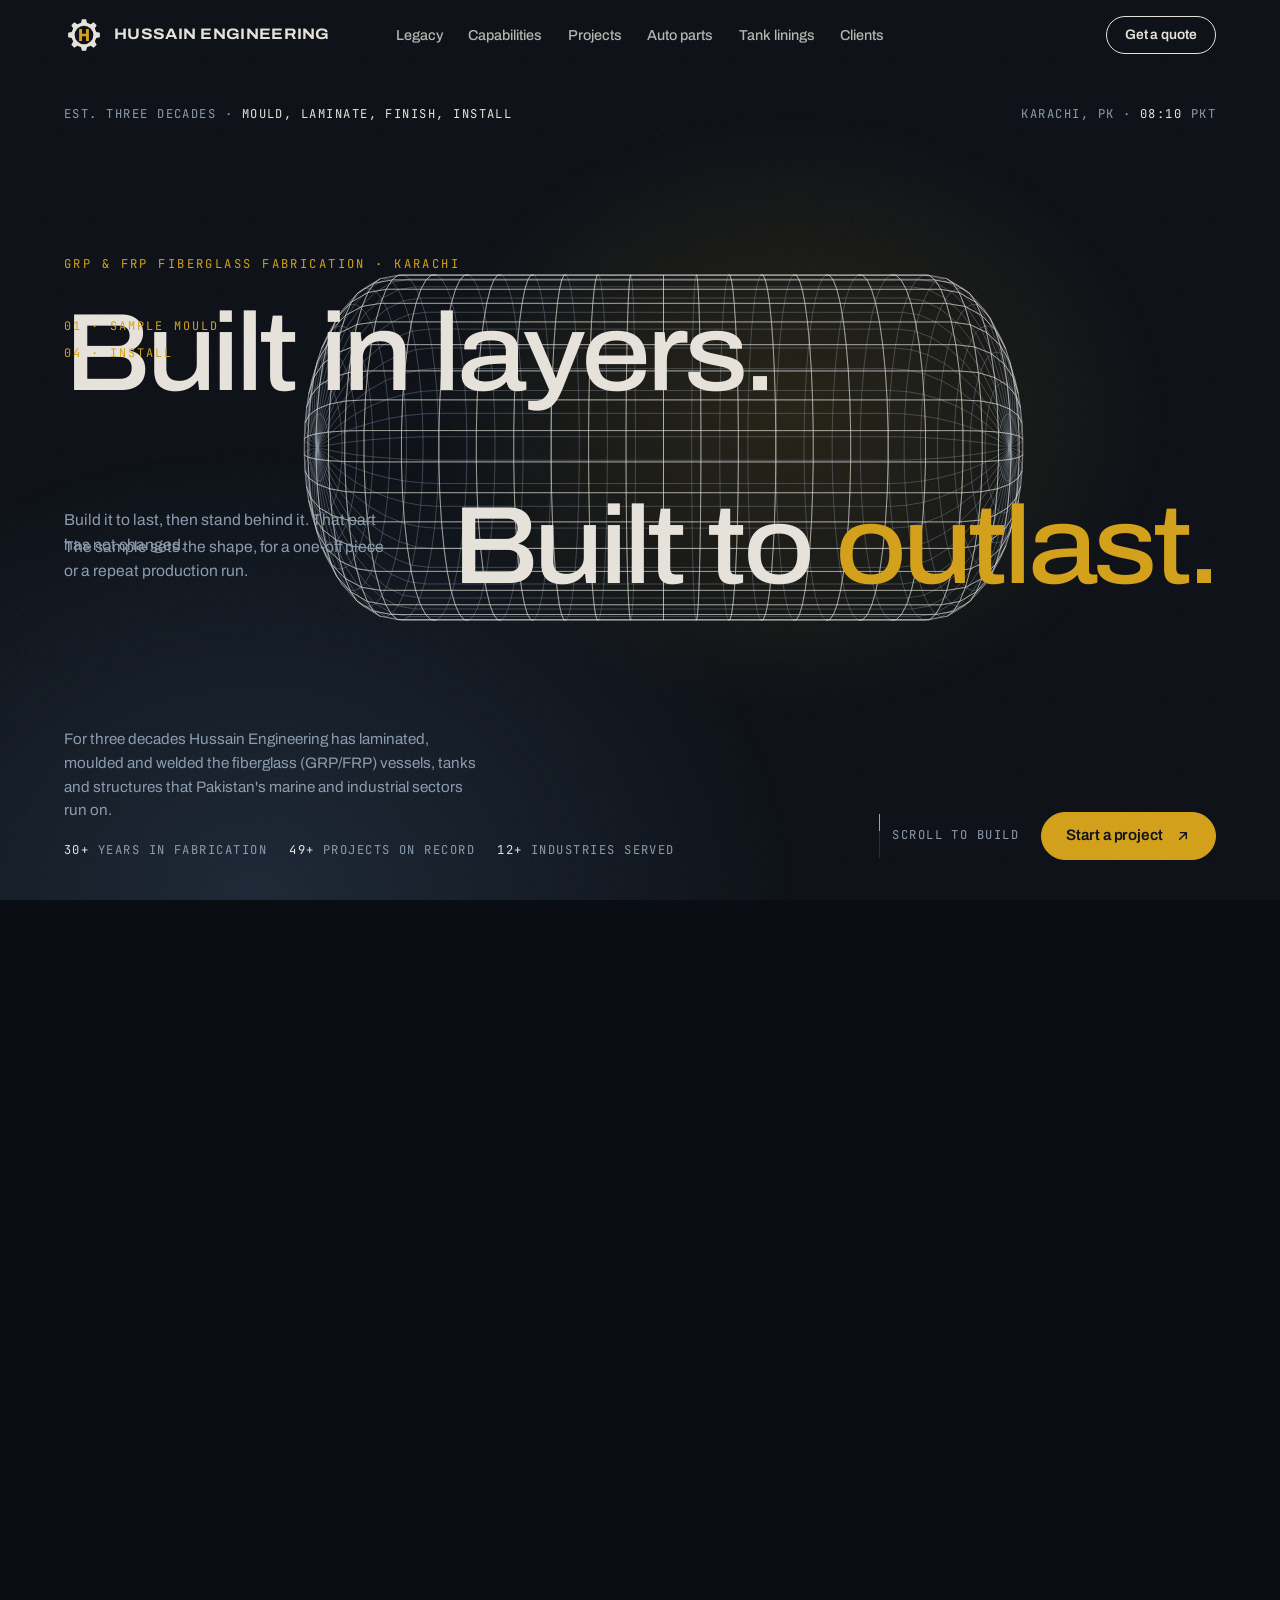
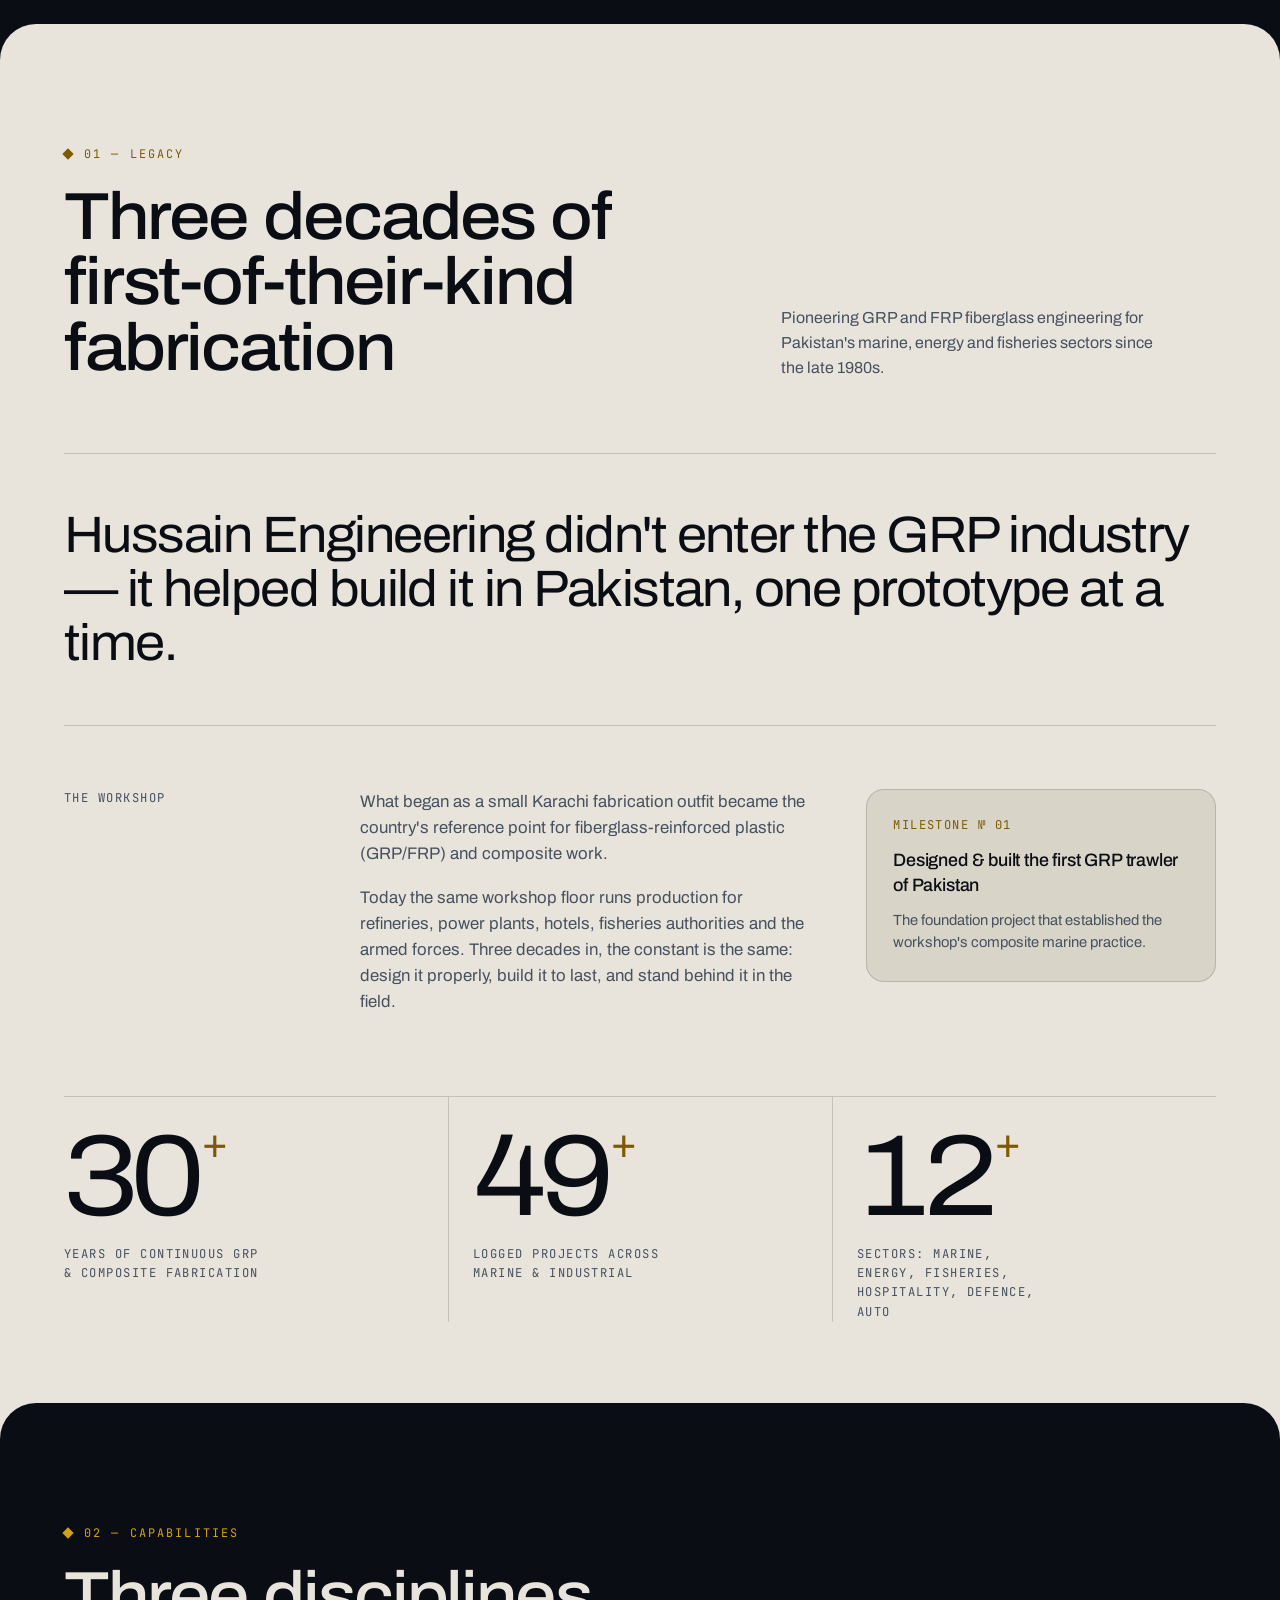
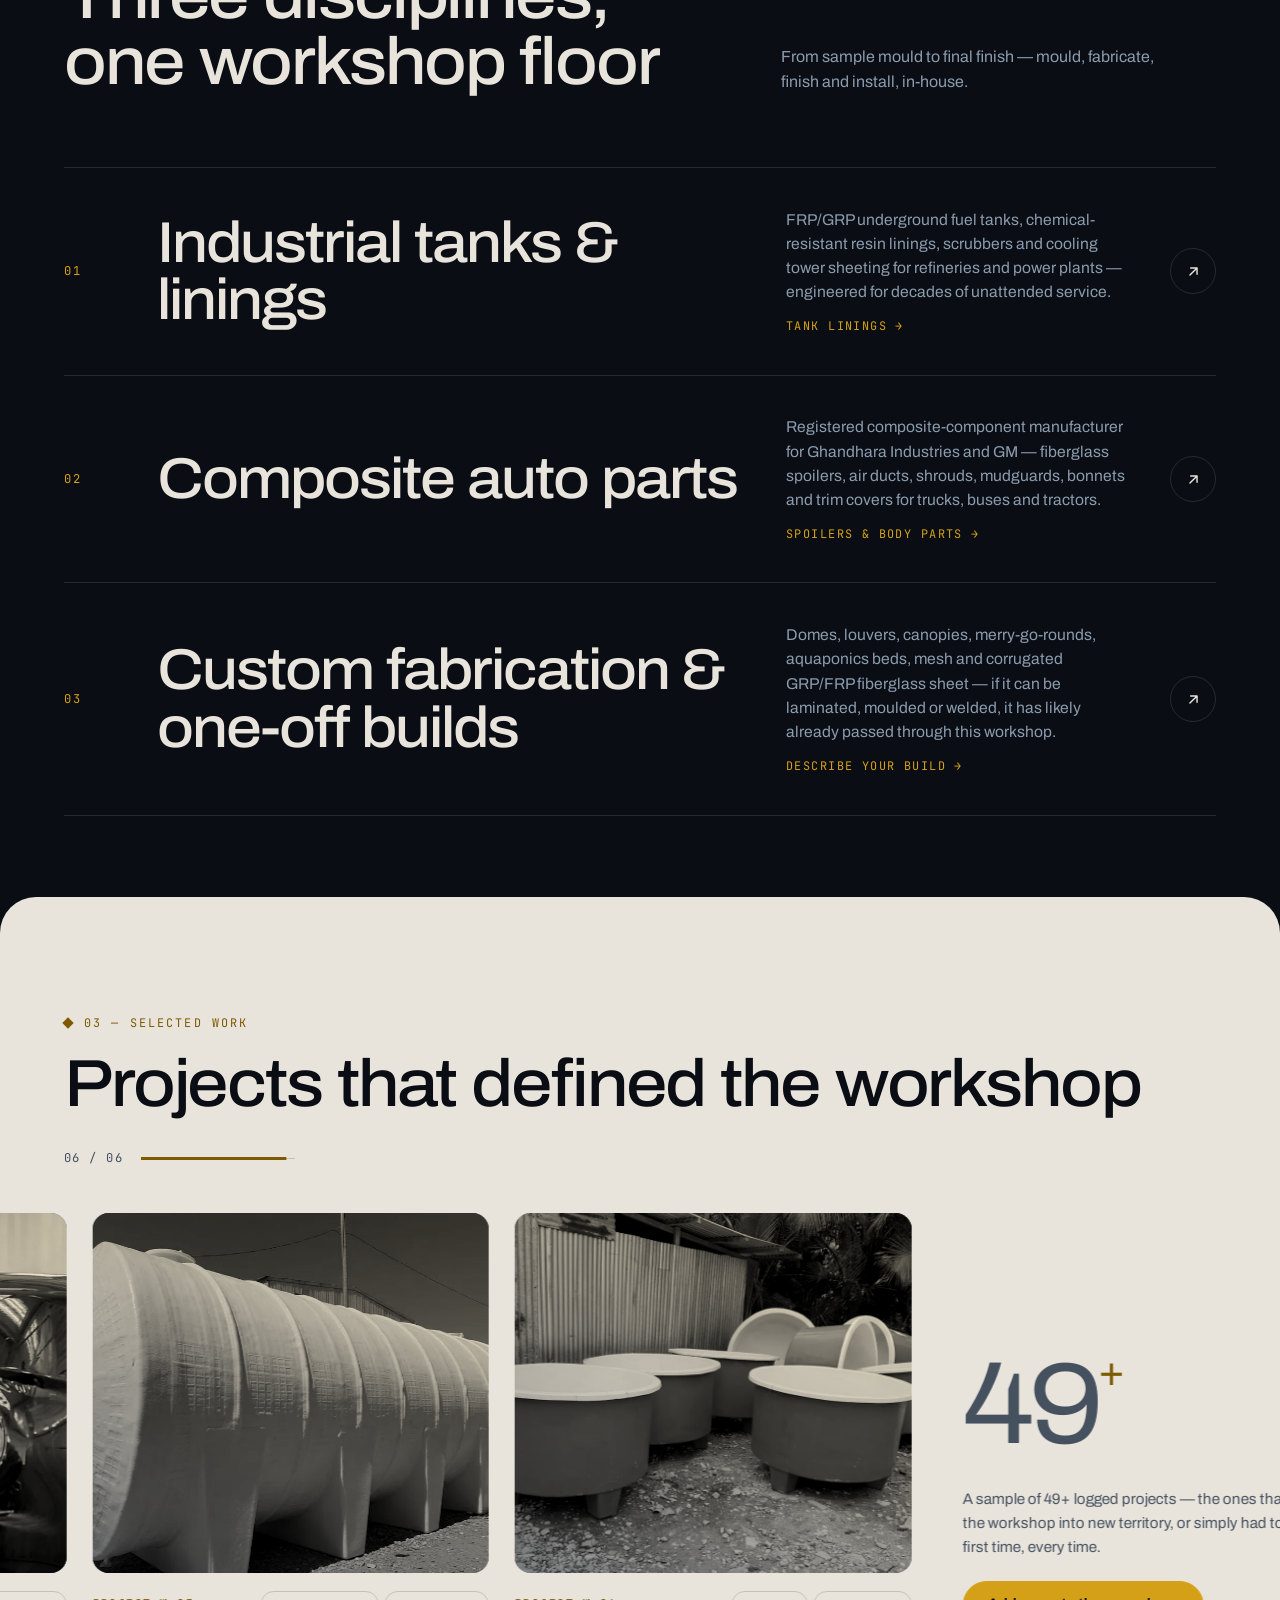
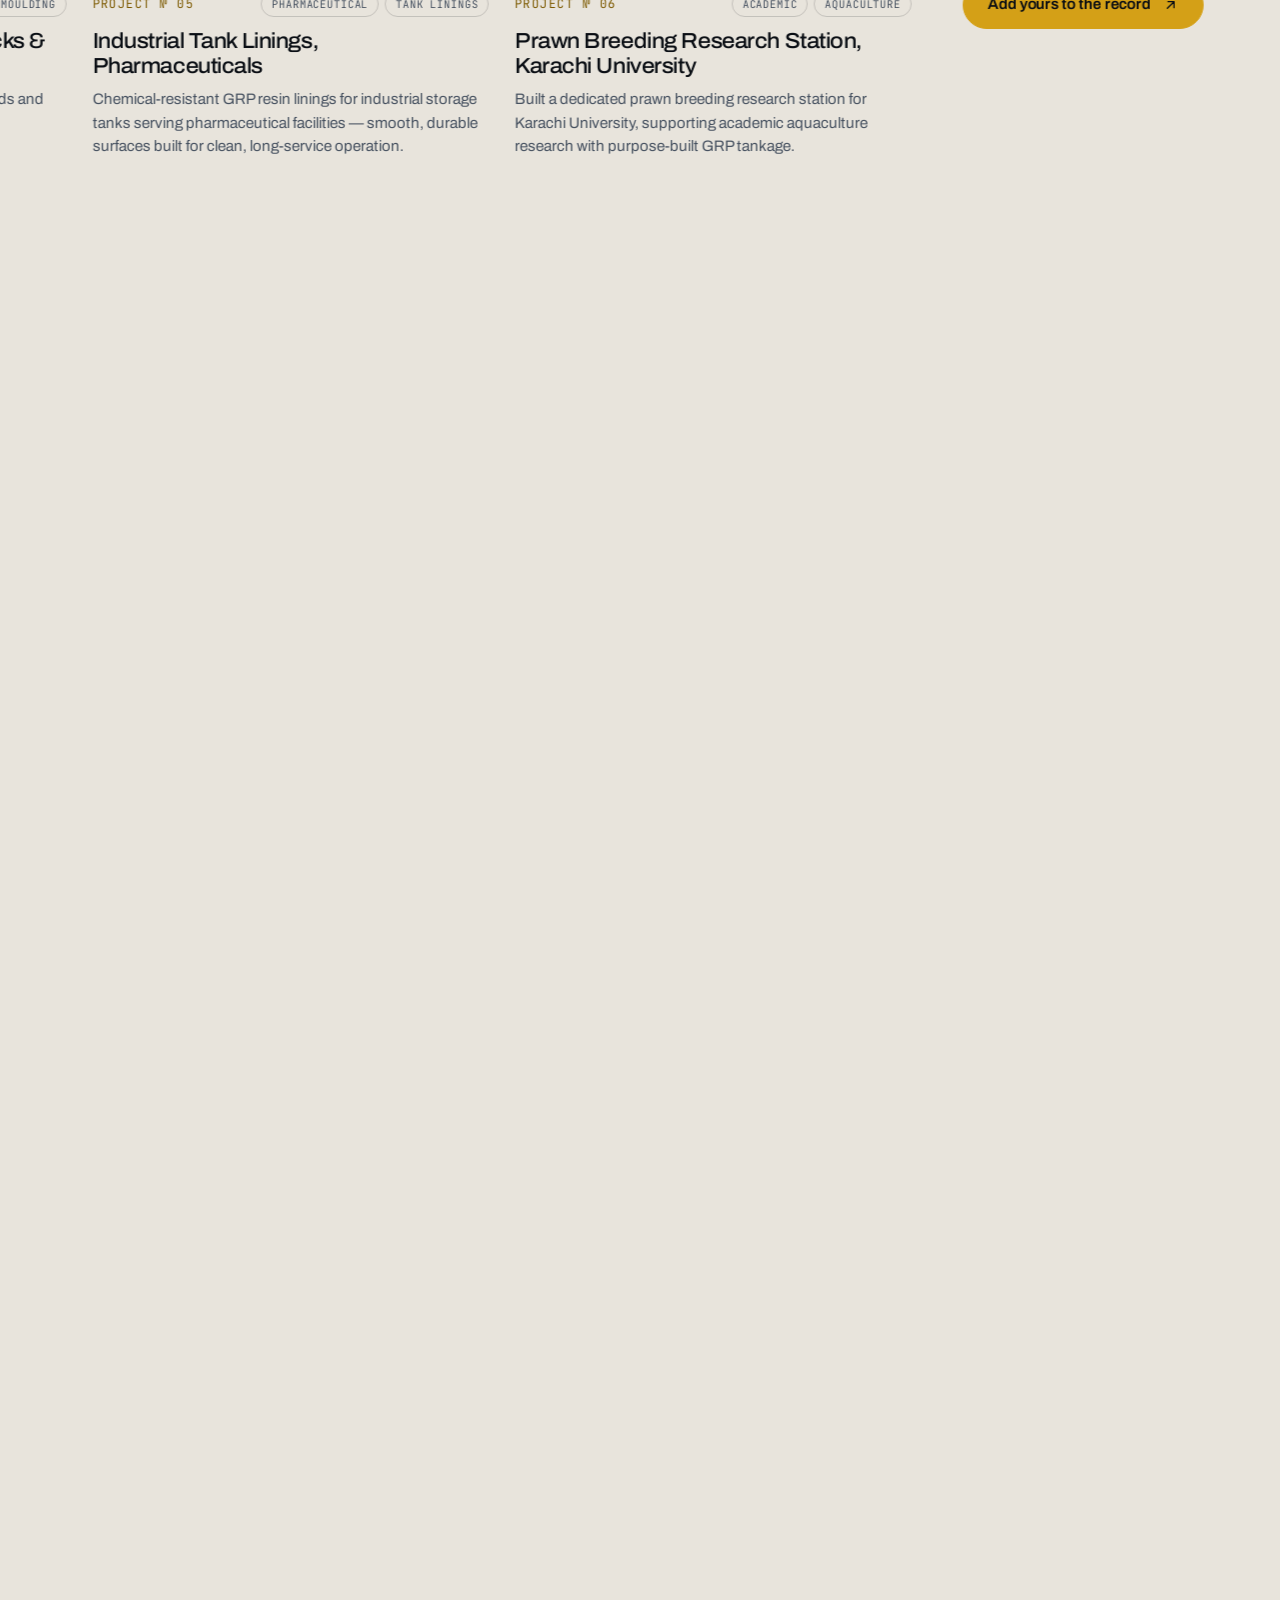
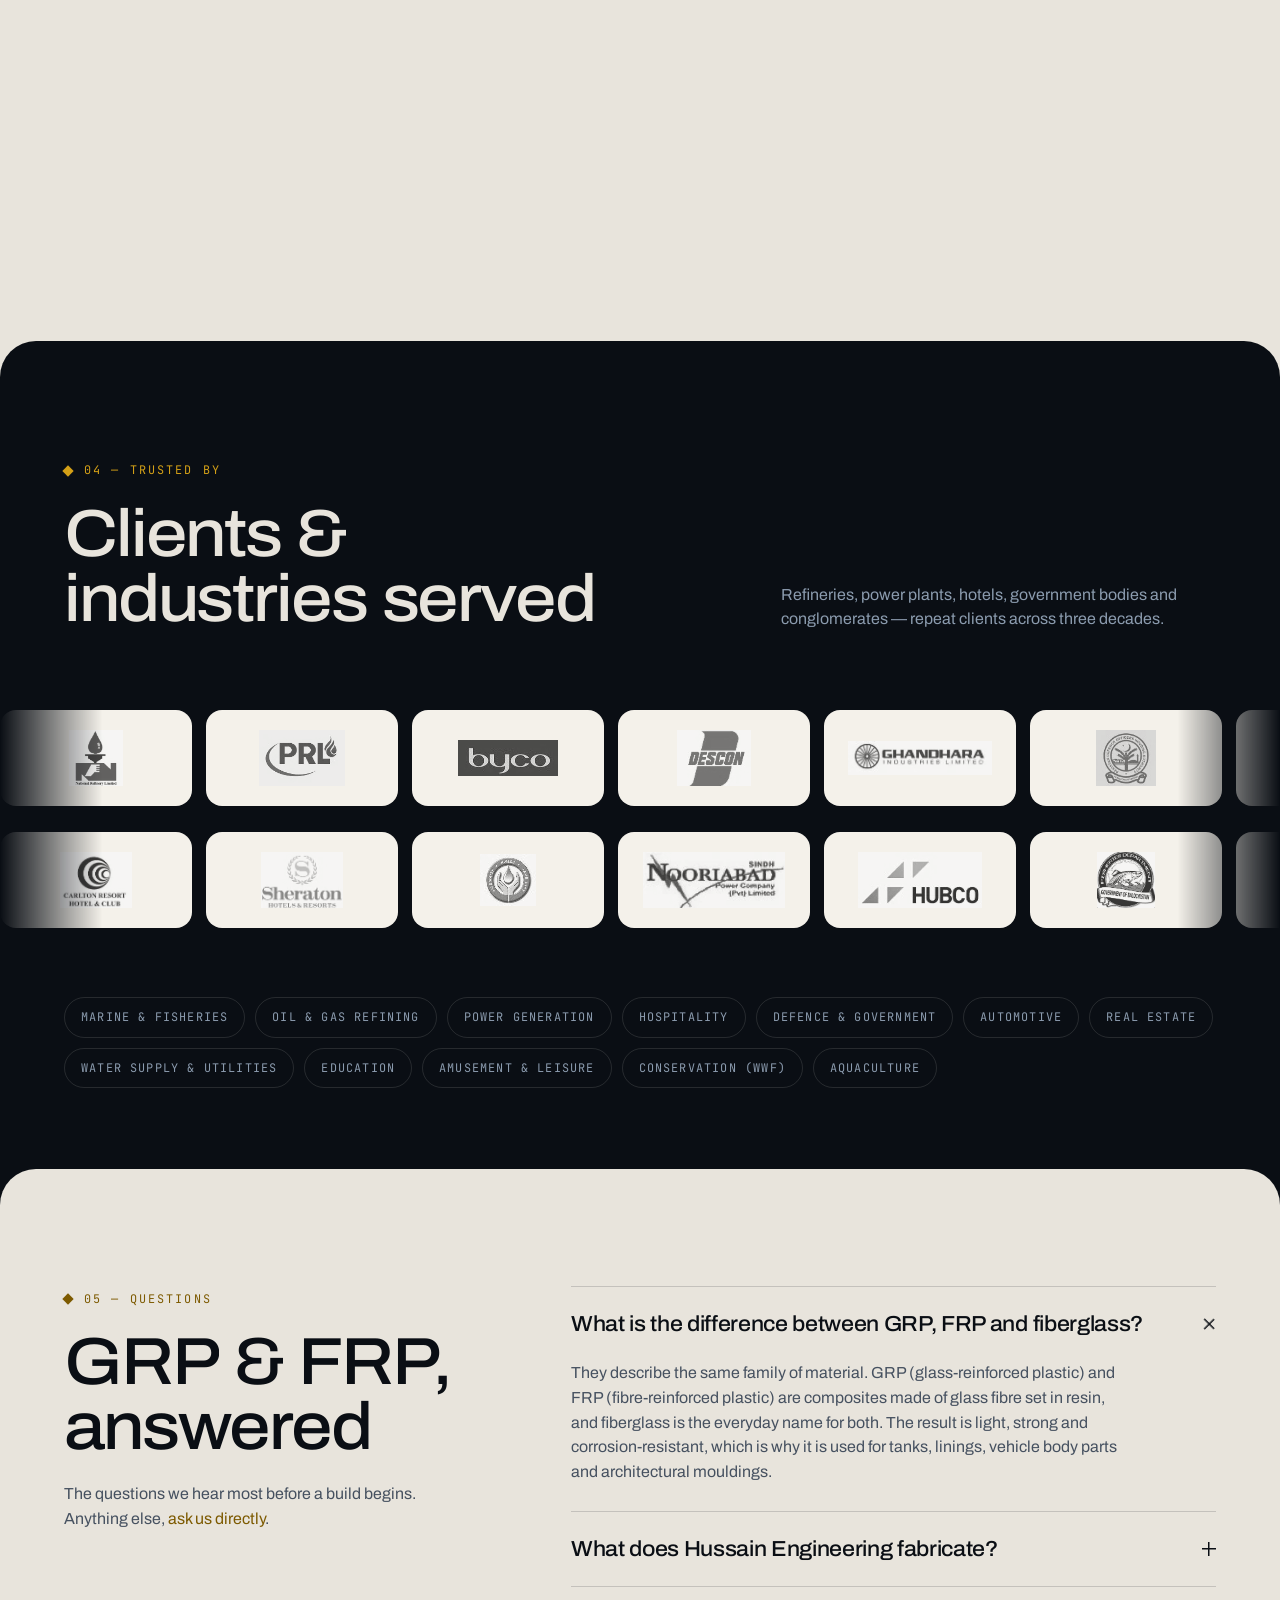
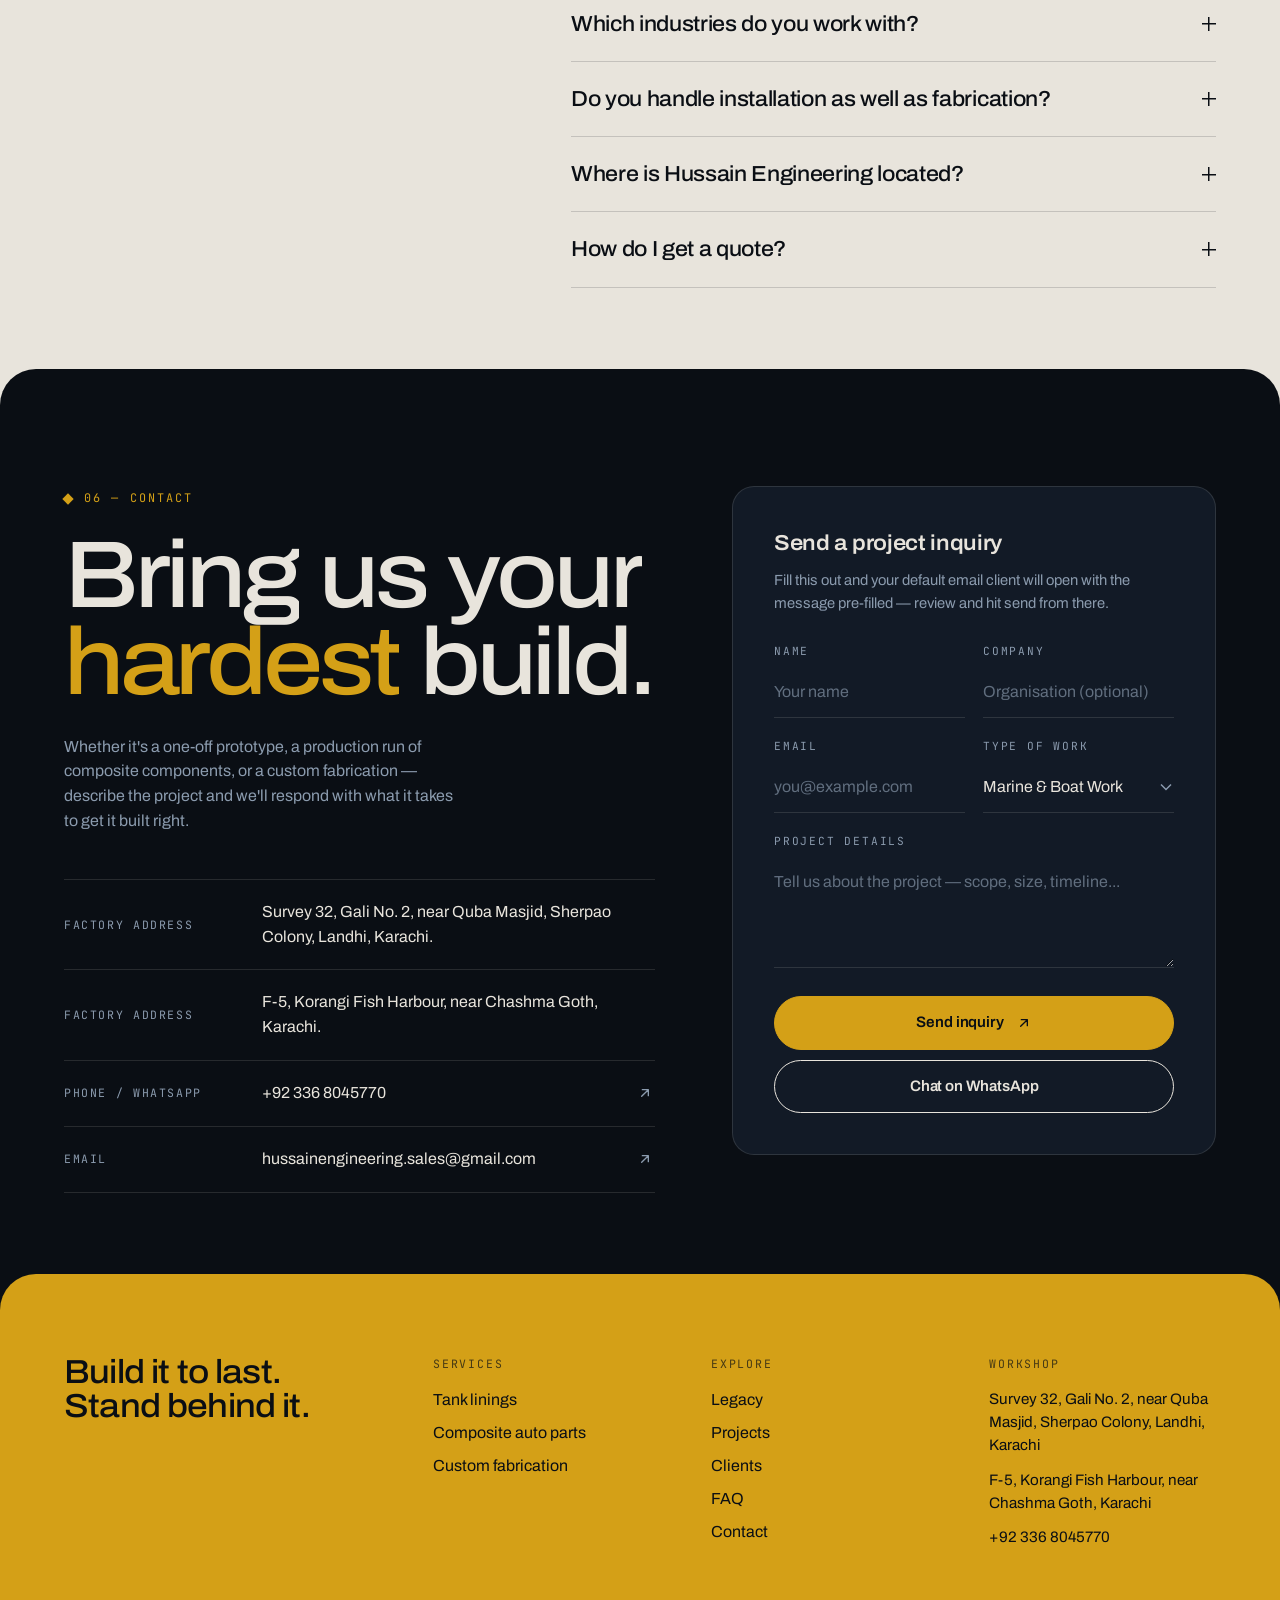
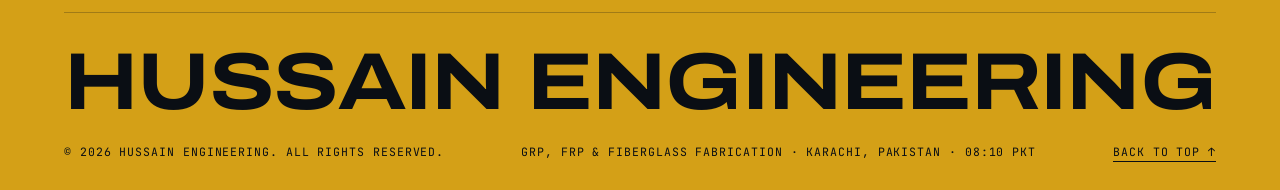
==== commit 7ed2d503: "fix(process): start the build story from sample moulds, drop the design step The workshop does not d" ====
--- a/index.html
+++ b/index.html
@@ -105,8 +105,8 @@
         },
         {
           "@type": "Question",
-          "name": "Do you handle design and installation as well as fabrication?",
-          "acceptedAnswer": { "@type": "Answer", "text": "Yes. Design, moulding, fabrication, finishing and installation are all done in-house, for one-off prototypes and repeat production runs alike." }
+          "name": "Do you handle installation as well as fabrication?",
+          "acceptedAnswer": { "@type": "Answer", "text": "Yes. Starting from a sample mould, the moulding, fabrication, finishing and installation are all done in-house, for one-off builds and repeat production runs alike." }
         },
         {
           "@type": "Question",
@@ -116,7 +116,7 @@
         {
           "@type": "Question",
           "name": "How do I get a quote?",
-          "acceptedAnswer": { "@type": "Answer", "text": "Send a drawing, sample or photo with the dimensions and quantity you need on WhatsApp or by phone at +92 336 8045770, by email at hussainengineering.sales@gmail.com, or through the inquiry form on this page. We respond with what it takes to get it built right." }
+          "acceptedAnswer": { "@type": "Answer", "text": "Send a sample or photo with the dimensions and quantity you need on WhatsApp or by phone at +92 336 8045770, by email at hussainengineering.sales@gmail.com, or through the inquiry form on this page. We respond with what it takes to get it built right." }
         }
       ]
     }
@@ -176,7 +176,7 @@
 
     <div class="hero">
       <div class="hero-top mono">
-        <span>Est. three decades · <b>Design, mould, laminate, install</b></span>
+        <span>Est. three decades · <b>Mould, laminate, finish, install</b></span>
         <span>Karachi, PK · <b data-clock>--:--</b> PKT</span>
       </div>
 
@@ -201,33 +201,33 @@
     <h2 class="vh">How a build comes together</h2>
     <ol class="beats">
       <li class="beat">
-        <span class="beat-k">01 · Design</span>
-        <p class="beat-t">Every build starts as a drawing.</p>
-        <p class="beat-d">Design it properly: the first rule of this workshop for three decades.</p>
+        <span class="beat-k">01 · Sample mould</span>
+        <p class="beat-t">Every build starts from a sample mould.</p>
+        <p class="beat-d">The sample sets the shape, for a one-off piece or a repeat production run.</p>
       </li>
       <li class="beat">
-        <span class="beat-k">02 · Mould</span>
-        <p class="beat-t">The drawing becomes a mould.</p>
-        <p class="beat-d">Moulds are made in-house, for one-off prototypes and repeat production runs alike.</p>
-      </li>
-      <li class="beat">
-        <span class="beat-k">03 · Laminate</span>
+        <span class="beat-k">02 · Laminate</span>
         <p class="beat-t">Glass and resin, laid layer on layer.</p>
         <p class="beat-d">Fiberglass-reinforced plastic: light, strong and built to shrug off corrosion.</p>
       </li>
       <li class="beat">
-        <span class="beat-k">04 · Finish &amp; install</span>
-        <p class="beat-t">Finished, installed, backed in the field.</p>
+        <span class="beat-k">03 · Finish</span>
+        <p class="beat-t">Out of the mould, finished in-house.</p>
+        <p class="beat-d">Every piece is finished on the same workshop floor that moulded it.</p>
+      </li>
+      <li class="beat">
+        <span class="beat-k">04 · Install</span>
+        <p class="beat-t">Installed, and backed in the field.</p>
         <p class="beat-d">Build it to last, then stand behind it. That part has not changed.</p>
       </li>
     </ol>
 
     <ul class="rail mono" aria-hidden="true">
-      <li>Design</li><li>Mould</li><li>Laminate</li><li>Install</li>
+      <li>Mould</li><li>Laminate</li><li>Finish</li><li>Install</li>
     </ul>
     <div class="stage-hud" aria-hidden="true">
       <div class="hud-num"><span class="hud-val">000</span><sup>%</sup></div>
-      <span class="hud-label mono">Drawing</span>
+      <span class="hud-label mono">Sample mould</span>
     </div>
   </div>
 </section>
@@ -282,7 +282,7 @@
         <p class="eyebrow">02 — Capabilities</p>
         <h2 class="h-lg" data-split>Three disciplines, one workshop floor</h2>
       </div>
-      <p class="lede rv">From first lamination to final finish — design, mould, fabricate, finish and install, in-house.</p>
+      <p class="lede rv">From sample mould to final finish — mould, fabricate, finish and install, in-house.</p>
     </div>
 
     <ul class="index">
@@ -463,8 +463,8 @@
         <p>Marine and fisheries, oil and gas refining, power generation, hospitality, defence and government, automotive, real estate, water supply and utilities, education, amusement and leisure, conservation and aquaculture.</p>
       </details>
       <details>
-        <summary>Do you handle design and installation as well as fabrication?</summary>
-        <p>Yes. Design, moulding, fabrication, finishing and installation are all done in-house, for one-off prototypes and repeat production runs alike.</p>
+        <summary>Do you handle installation as well as fabrication?</summary>
+        <p>Yes. Starting from a sample mould, the moulding, fabrication, finishing and installation are all done in-house, for one-off builds and repeat production runs alike.</p>
       </details>
       <details>
         <summary>Where is Hussain Engineering located?</summary>
@@ -472,7 +472,7 @@
       </details>
       <details>
         <summary>How do I get a quote?</summary>
-        <p>Send a drawing, sample or photo with the dimensions and quantity you need on WhatsApp or by phone at +92 336 8045770, by email at hussainengineering.sales@gmail.com, or through the inquiry form on this page. We respond with what it takes to get it built right.</p>
+        <p>Send a sample or photo with the dimensions and quantity you need on WhatsApp or by phone at +92 336 8045770, by email at hussainengineering.sales@gmail.com, or through the inquiry form on this page. We respond with what it takes to get it built right.</p>
       </details>
     </div>
   </div>
@@ -557,7 +557,7 @@
   <div class="wrap">
     <div class="footer-top">
       <div>
-        <p class="tagline">Design it properly. Build it to last.</p>
+        <p class="tagline">Build it to last. Stand behind it.</p>
       </div>
       <div>
         <h3>Services</h3>
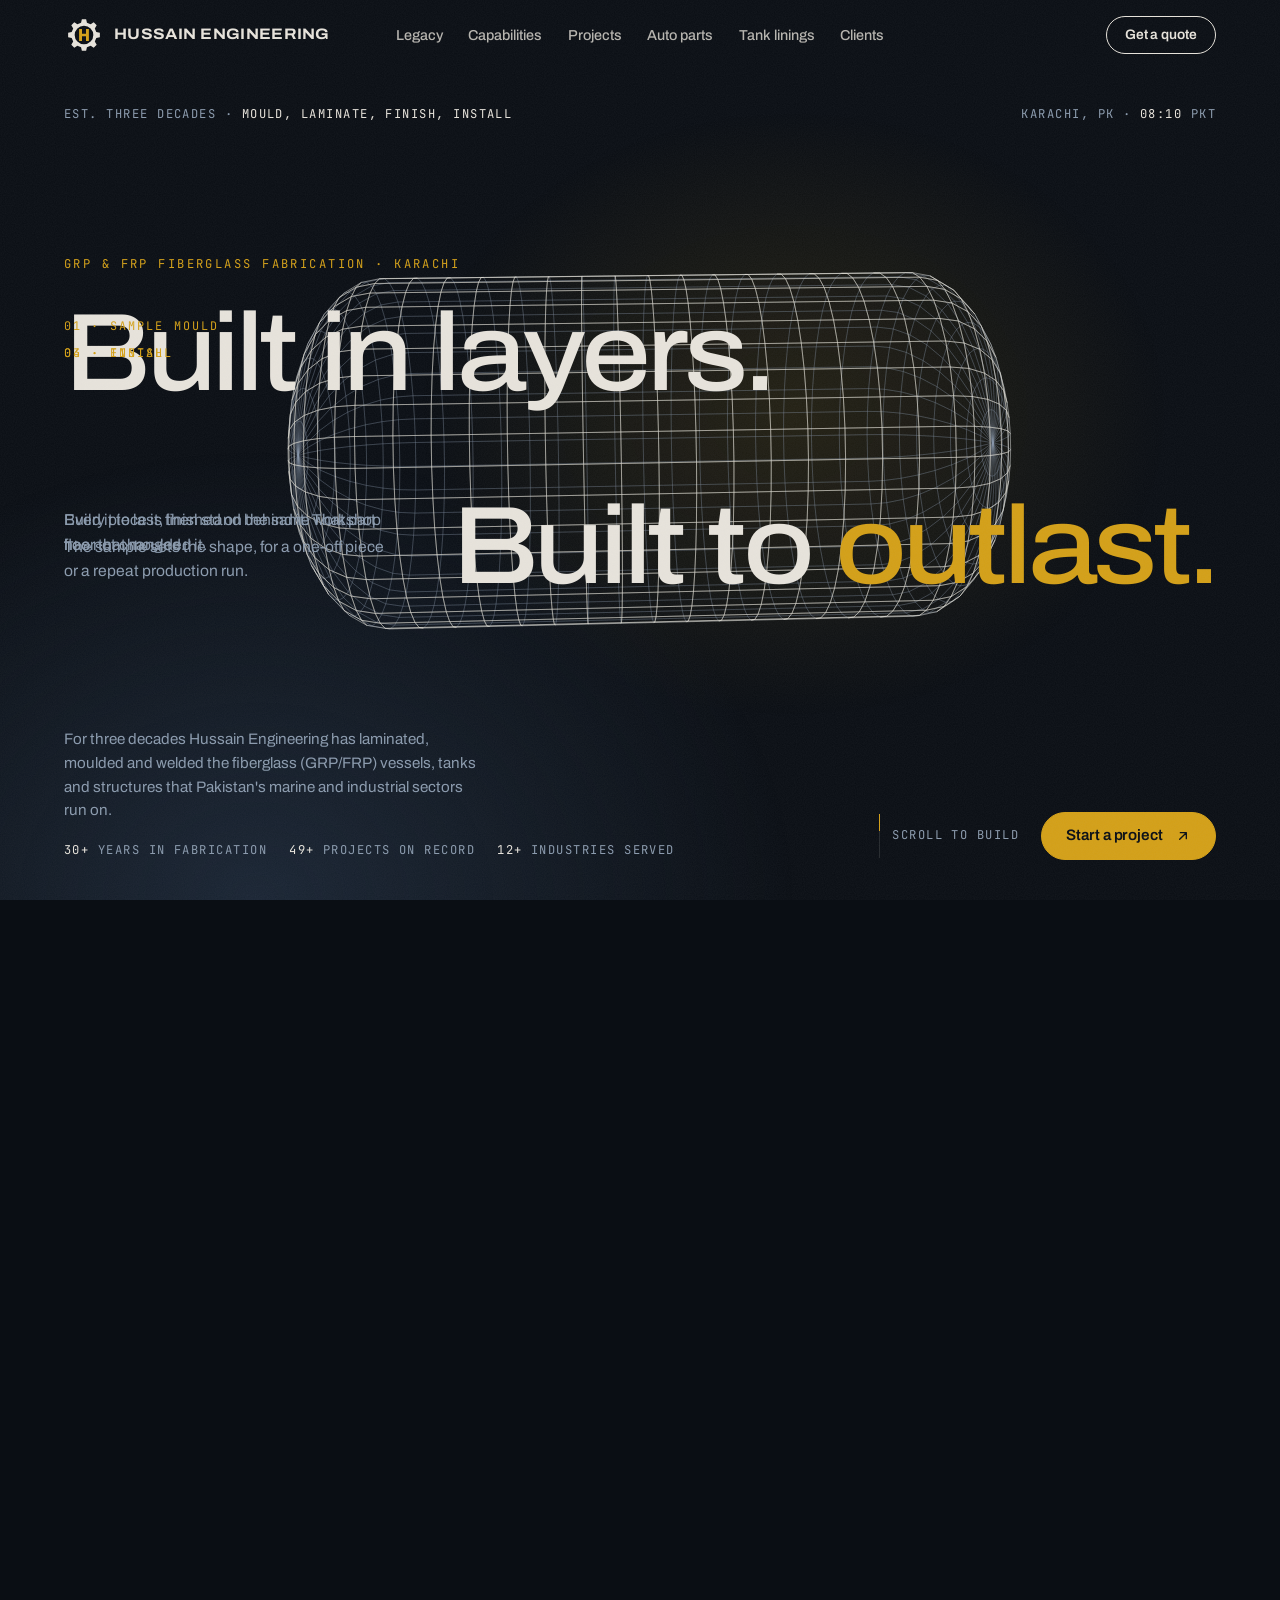
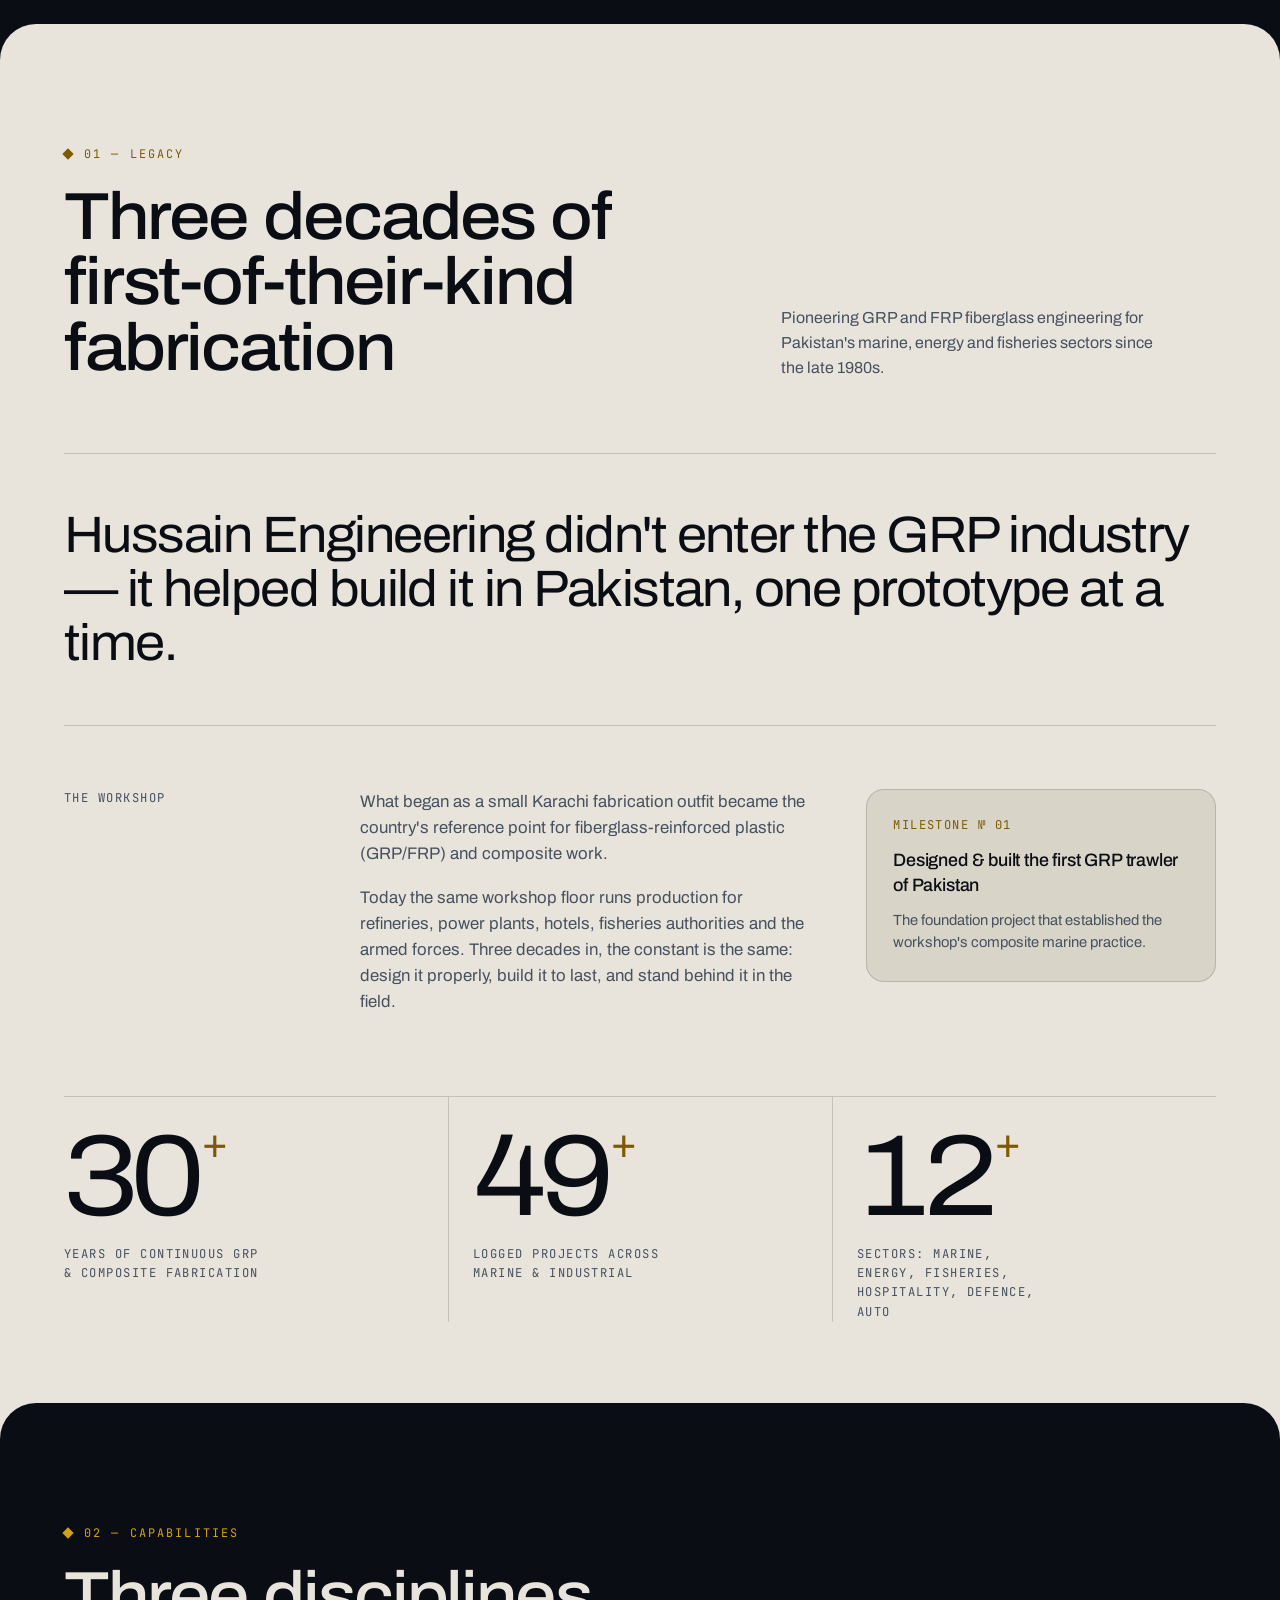
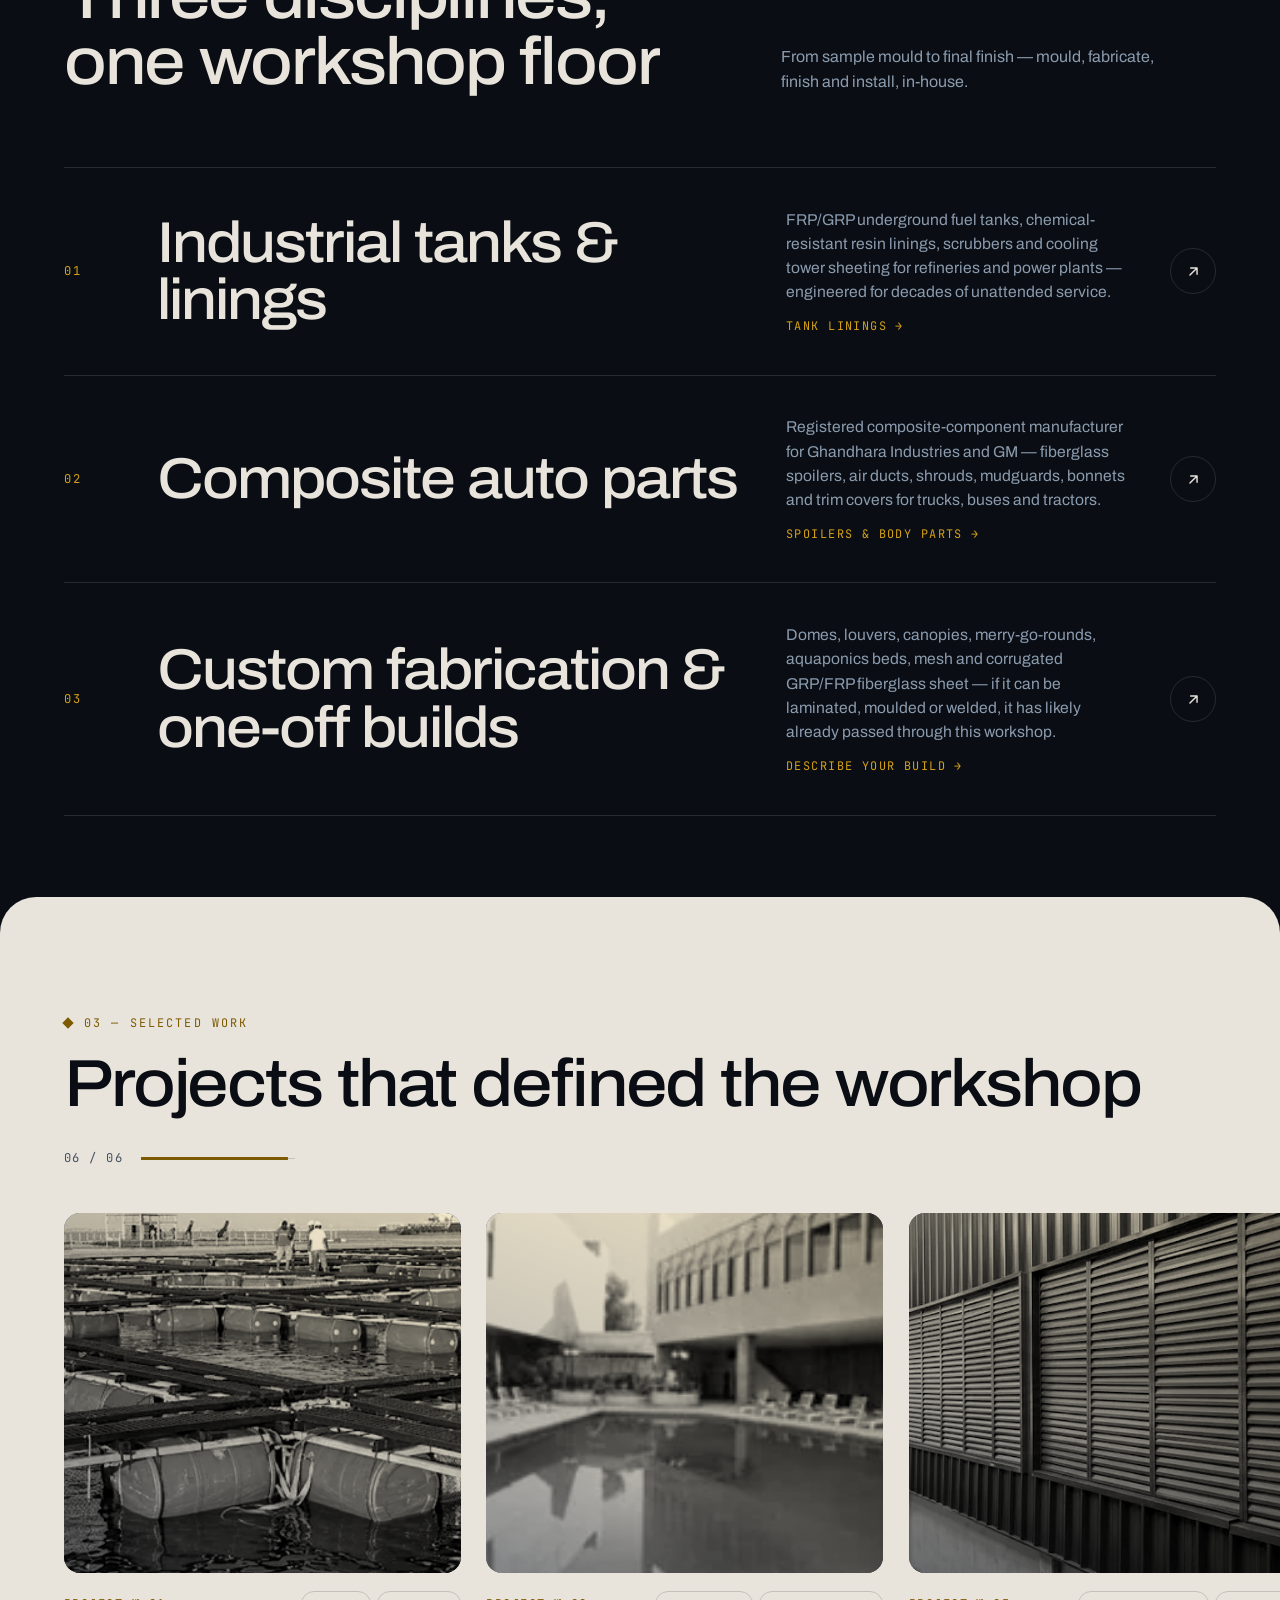
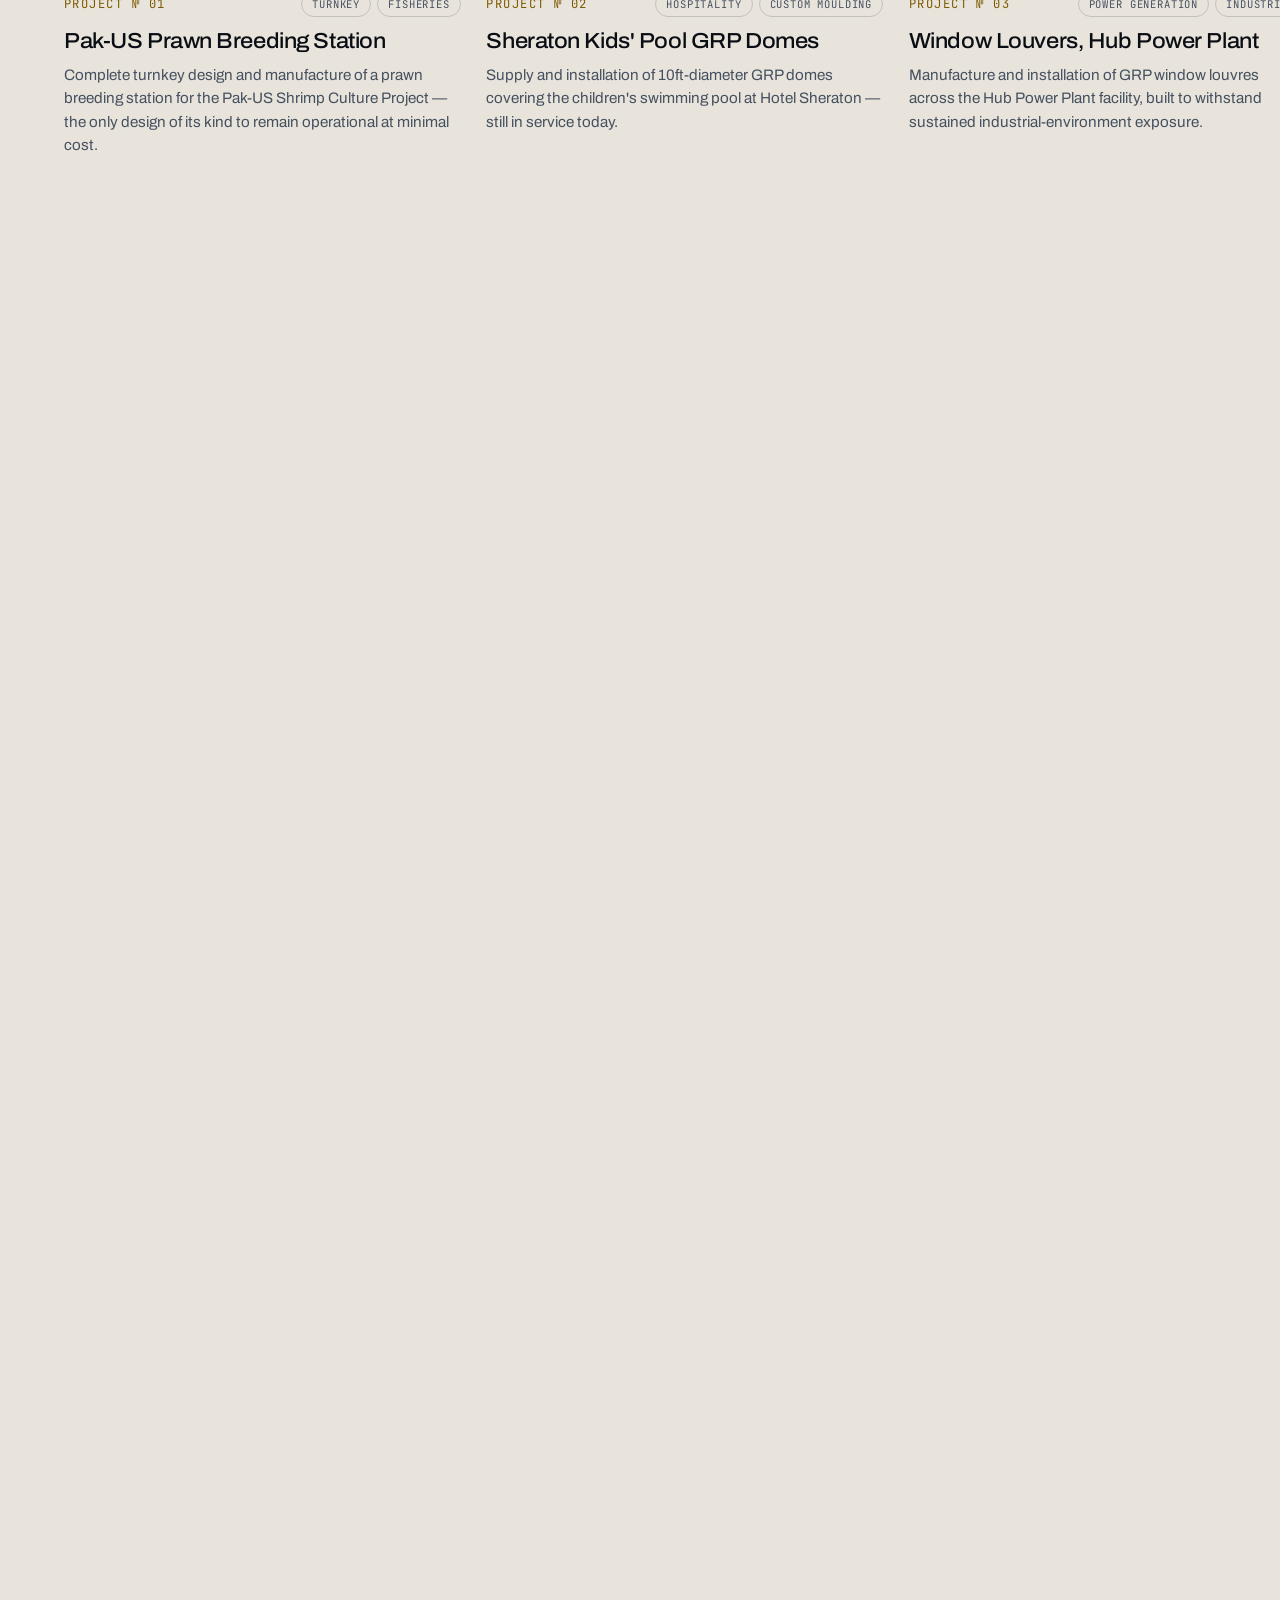
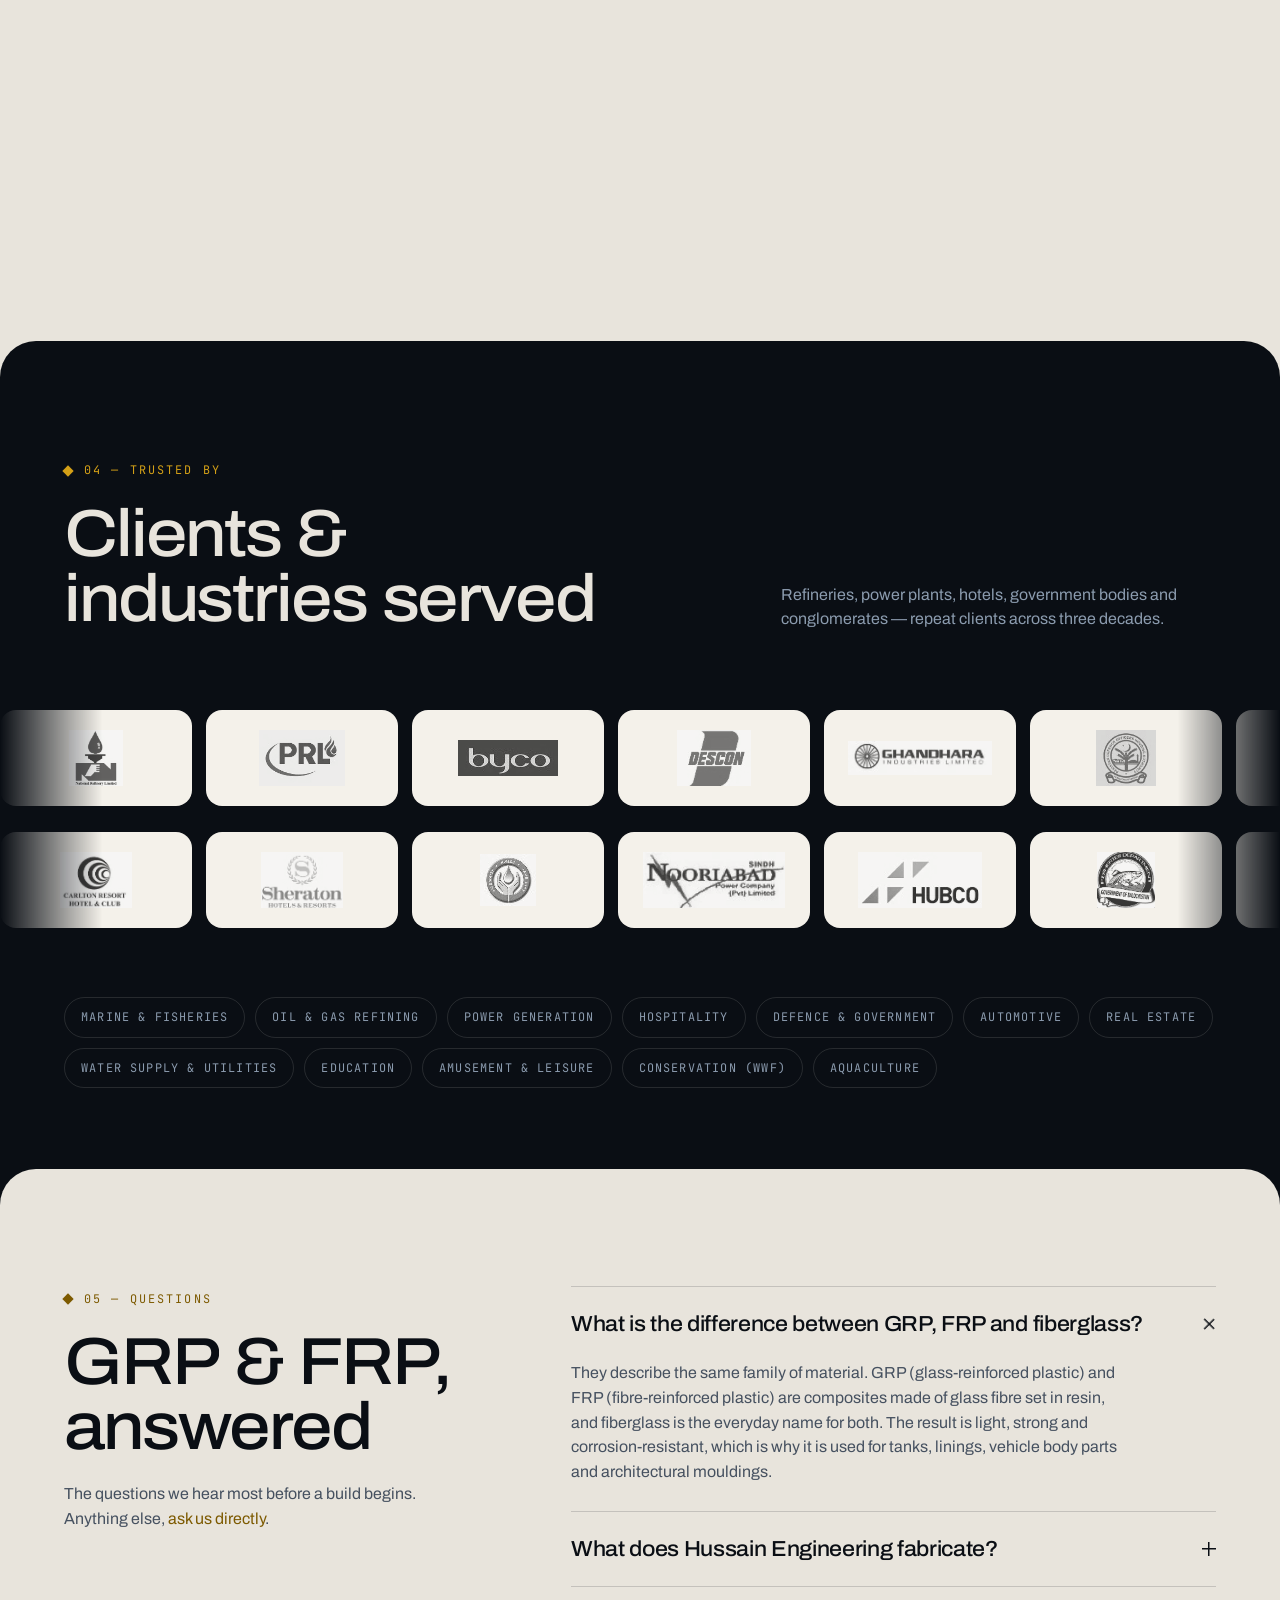
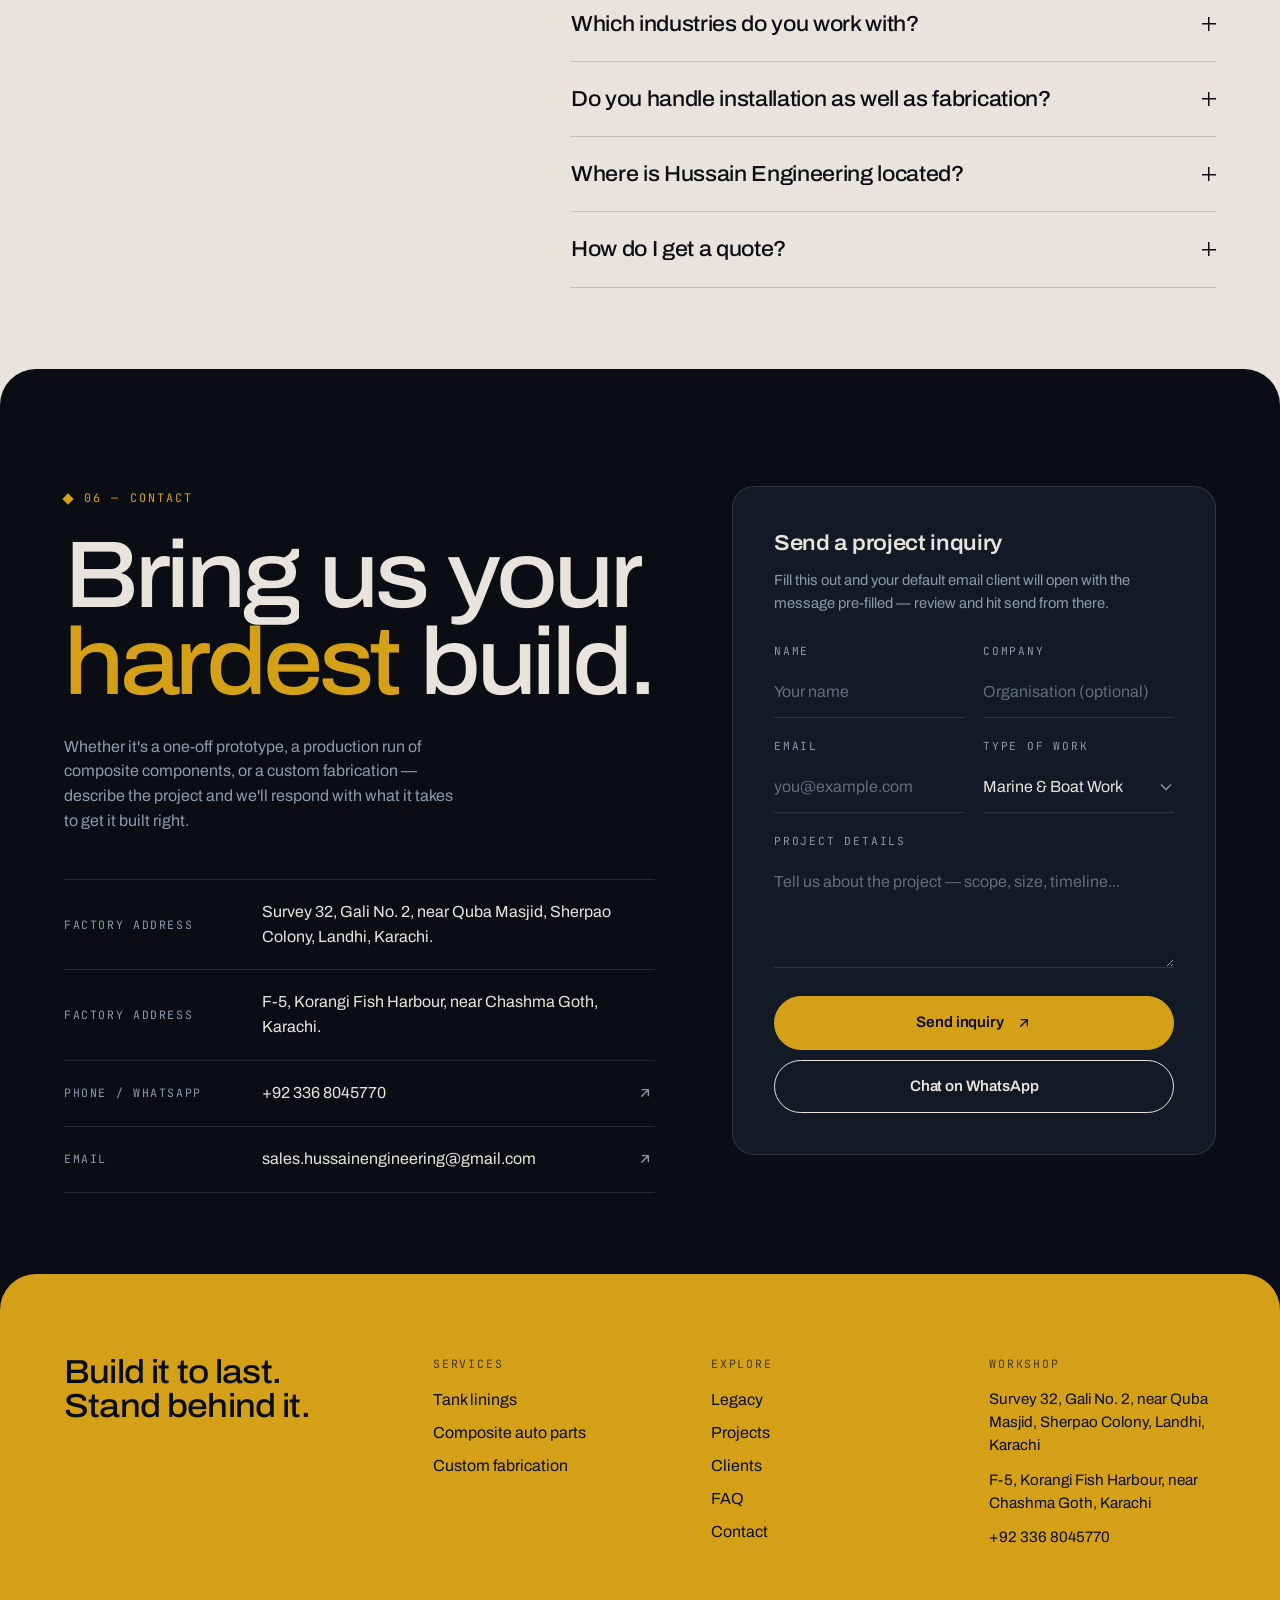
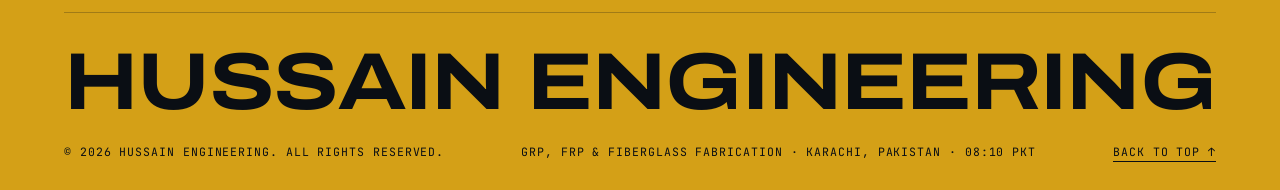
==== commit ffe1ad31: "Update contact email to sales.hussainengineering@gmail.com Co-Authored-By: Claude Sonnet 5.5 <norepl" ====
--- a/index.html
+++ b/index.html
@@ -43,7 +43,7 @@
       "name": "Hussain Engineering",
       "url": "https://hussain-engineering.vercel.app/",
       "telephone": "+92 336 8045770",
-      "email": "hussainengineering.sales@gmail.com",
+      "email": "sales.hussainengineering@gmail.com",
       "logo": "https://hussain-engineering.vercel.app/icon-512.png",
       "image": "https://hussain-engineering.vercel.app/og-image.jpg",
       "description": "GRP/FRP and fiberglass fabrication in Karachi: industrial tanks and linings, composite auto parts and custom builds.",
@@ -61,7 +61,7 @@
         "@type": "ContactPoint",
         "contactType": "sales",
         "telephone": "+92 336 8045770",
-        "email": "hussainengineering.sales@gmail.com",
+        "email": "sales.hussainengineering@gmail.com",
         "areaServed": "PK",
         "availableLanguage": ["en", "ur"]
       },
@@ -116,7 +116,7 @@
         {
           "@type": "Question",
           "name": "How do I get a quote?",
-          "acceptedAnswer": { "@type": "Answer", "text": "Send a sample or photo with the dimensions and quantity you need on WhatsApp or by phone at +92 336 8045770, by email at hussainengineering.sales@gmail.com, or through the inquiry form on this page. We respond with what it takes to get it built right." }
+          "acceptedAnswer": { "@type": "Answer", "text": "Send a sample or photo with the dimensions and quantity you need on WhatsApp or by phone at +92 336 8045770, by email at sales.hussainengineering@gmail.com, or through the inquiry form on this page. We respond with what it takes to get it built right." }
         }
       ]
     }
@@ -161,7 +161,7 @@
   </nav>
   <div class="menu-foot">
     <a href="tel:+923368045770">+92 336 8045770</a>
-    <a href="mailto:hussainengineering.sales@gmail.com">hussainengineering.sales@gmail.com</a>
+    <a href="mailto:sales.hussainengineering@gmail.com">sales.hussainengineering@gmail.com</a>
     <span>Landhi &amp; Korangi, Karachi</span>
   </div>
 </div>
@@ -472,7 +472,7 @@
       </details>
       <details>
         <summary>How do I get a quote?</summary>
-        <p>Send a sample or photo with the dimensions and quantity you need on WhatsApp or by phone at +92 336 8045770, by email at hussainengineering.sales@gmail.com, or through the inquiry form on this page. We respond with what it takes to get it built right.</p>
+        <p>Send a sample or photo with the dimensions and quantity you need on WhatsApp or by phone at +92 336 8045770, by email at sales.hussainengineering@gmail.com, or through the inquiry form on this page. We respond with what it takes to get it built right.</p>
       </details>
     </div>
   </div>
@@ -500,9 +500,9 @@
           <span class="v">+92 336 8045770</span>
           <svg viewBox="0 0 24 24" fill="none" stroke="currentColor" stroke-width="2" stroke-linecap="round" stroke-linejoin="round" aria-hidden="true"><path d="M7 17 17 7M8 7h9v9"/></svg>
         </a>
-        <a href="mailto:hussainengineering.sales@gmail.com">
+        <a href="mailto:sales.hussainengineering@gmail.com">
           <span class="k">Email</span>
-          <span class="v">hussainengineering.sales@gmail.com</span>
+          <span class="v">sales.hussainengineering@gmail.com</span>
           <svg viewBox="0 0 24 24" fill="none" stroke="currentColor" stroke-width="2" stroke-linecap="round" stroke-linejoin="round" aria-hidden="true"><path d="M7 17 17 7M8 7h9v9"/></svg>
         </a>
       </div>
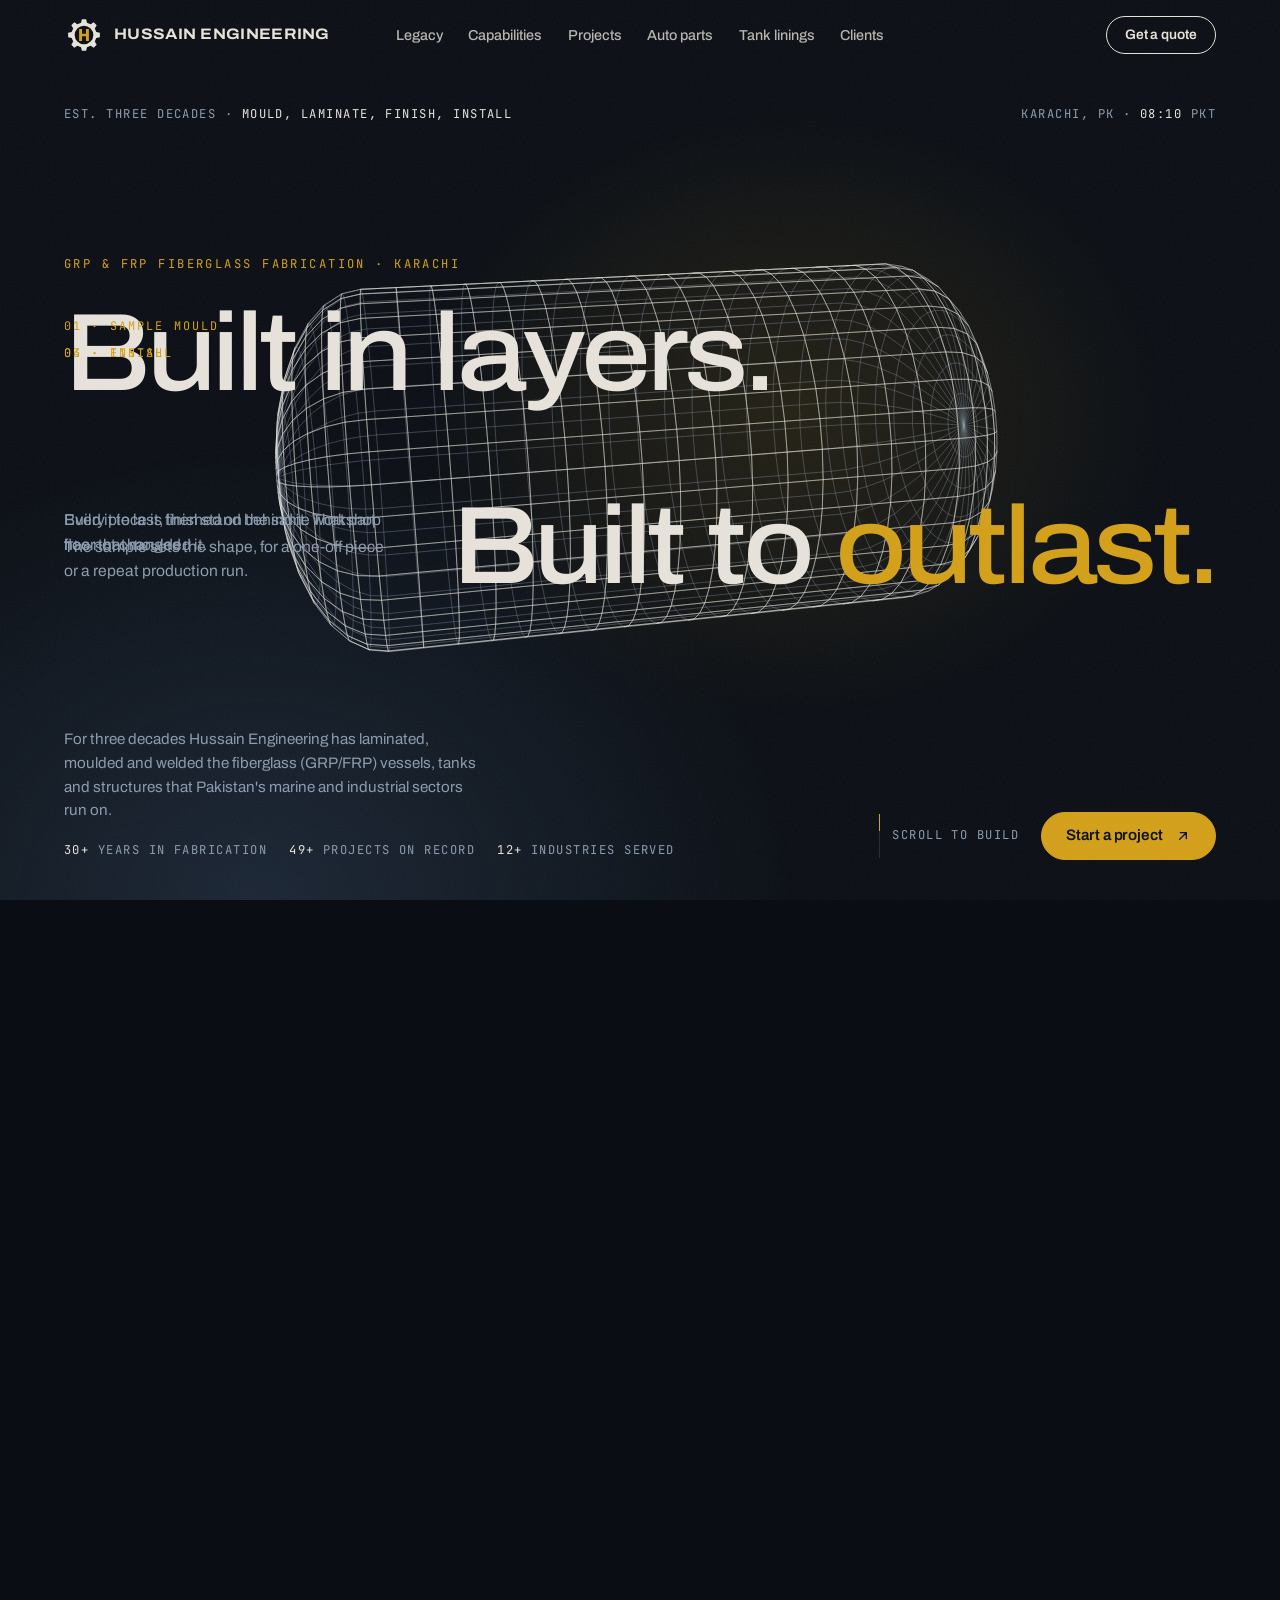
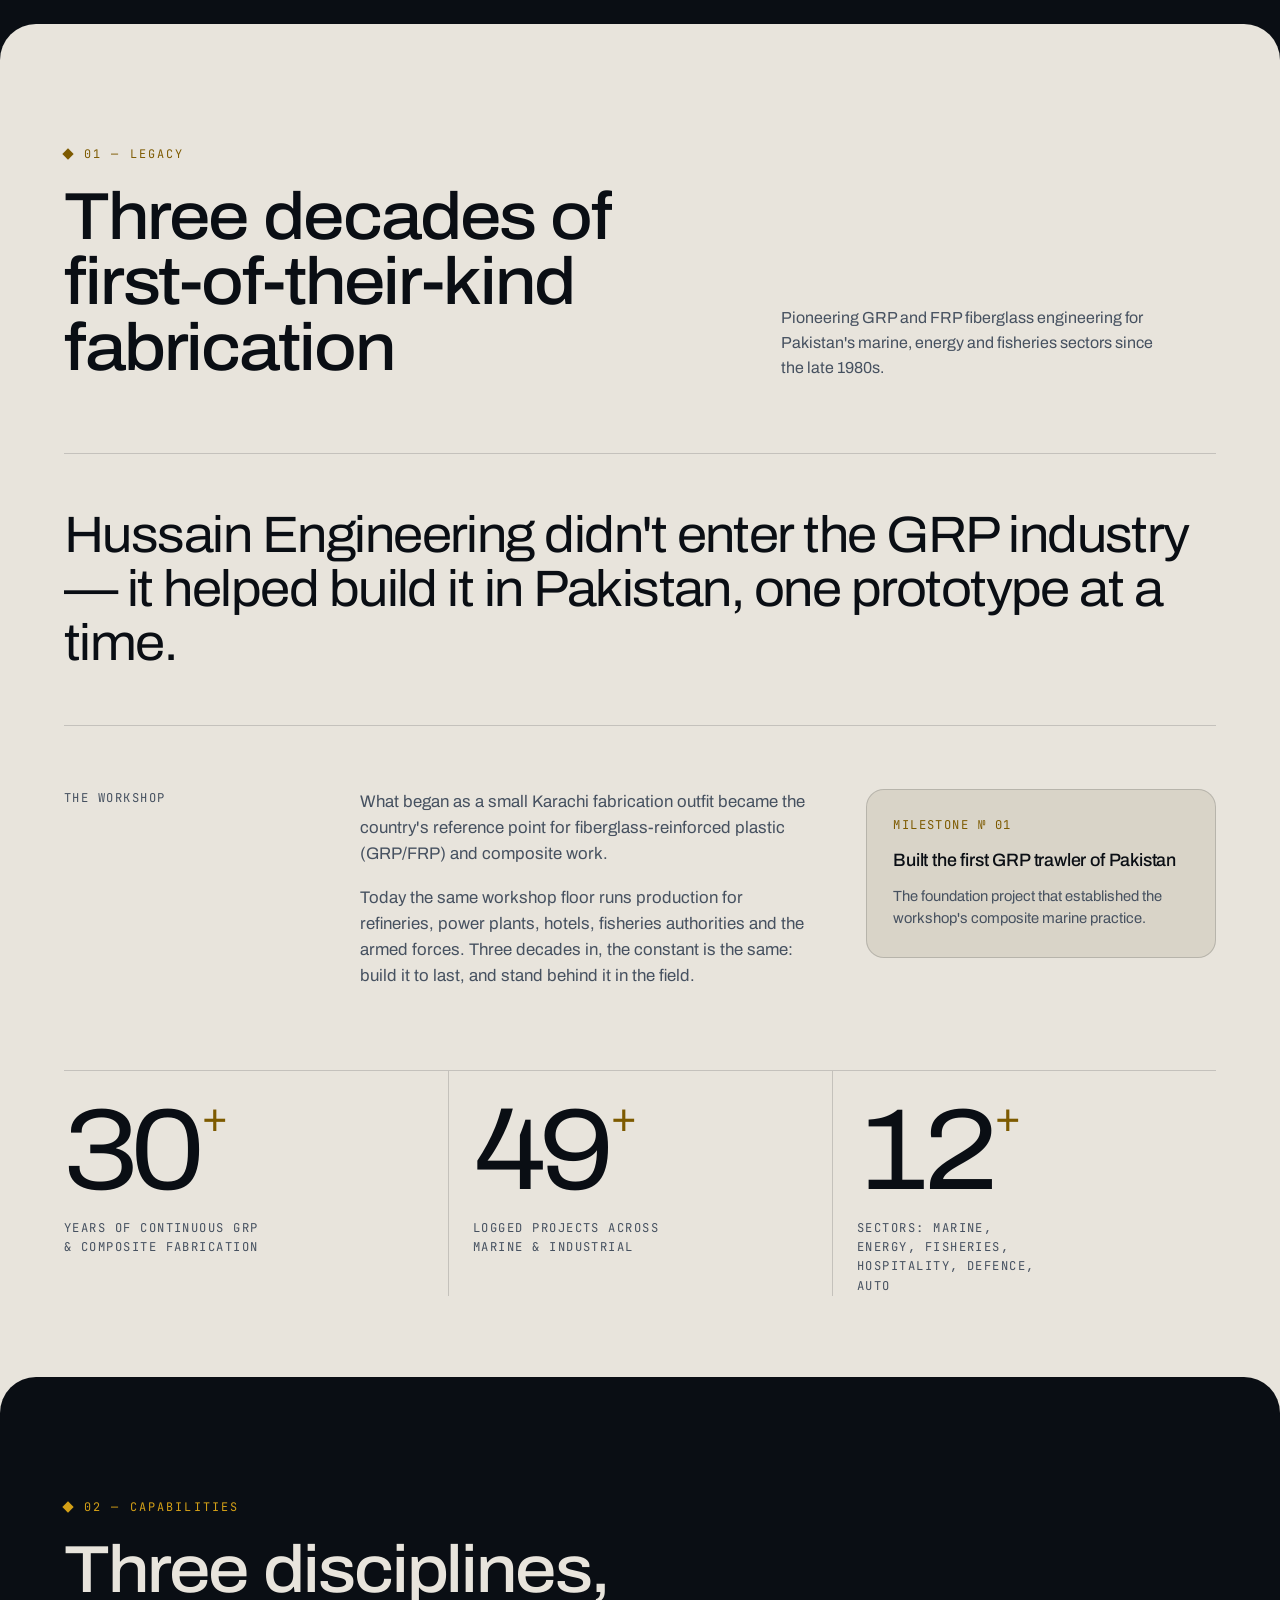
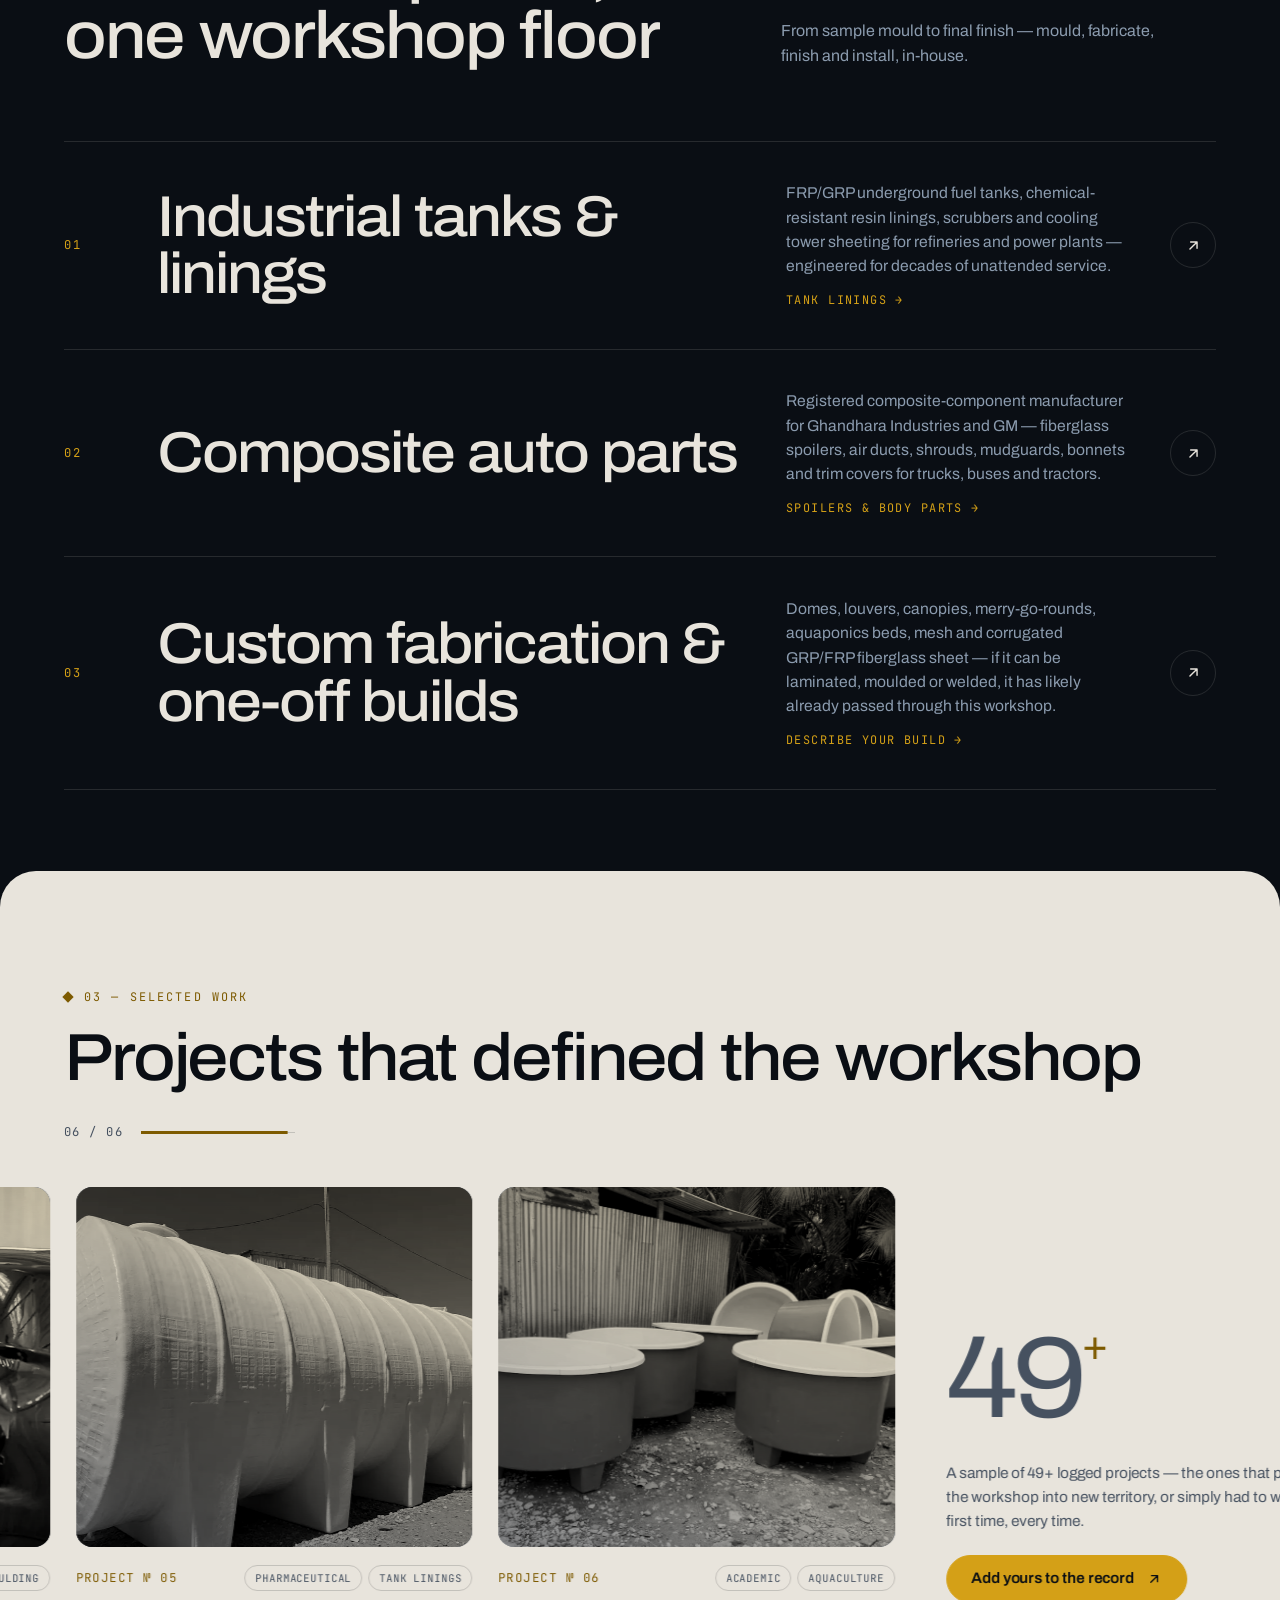
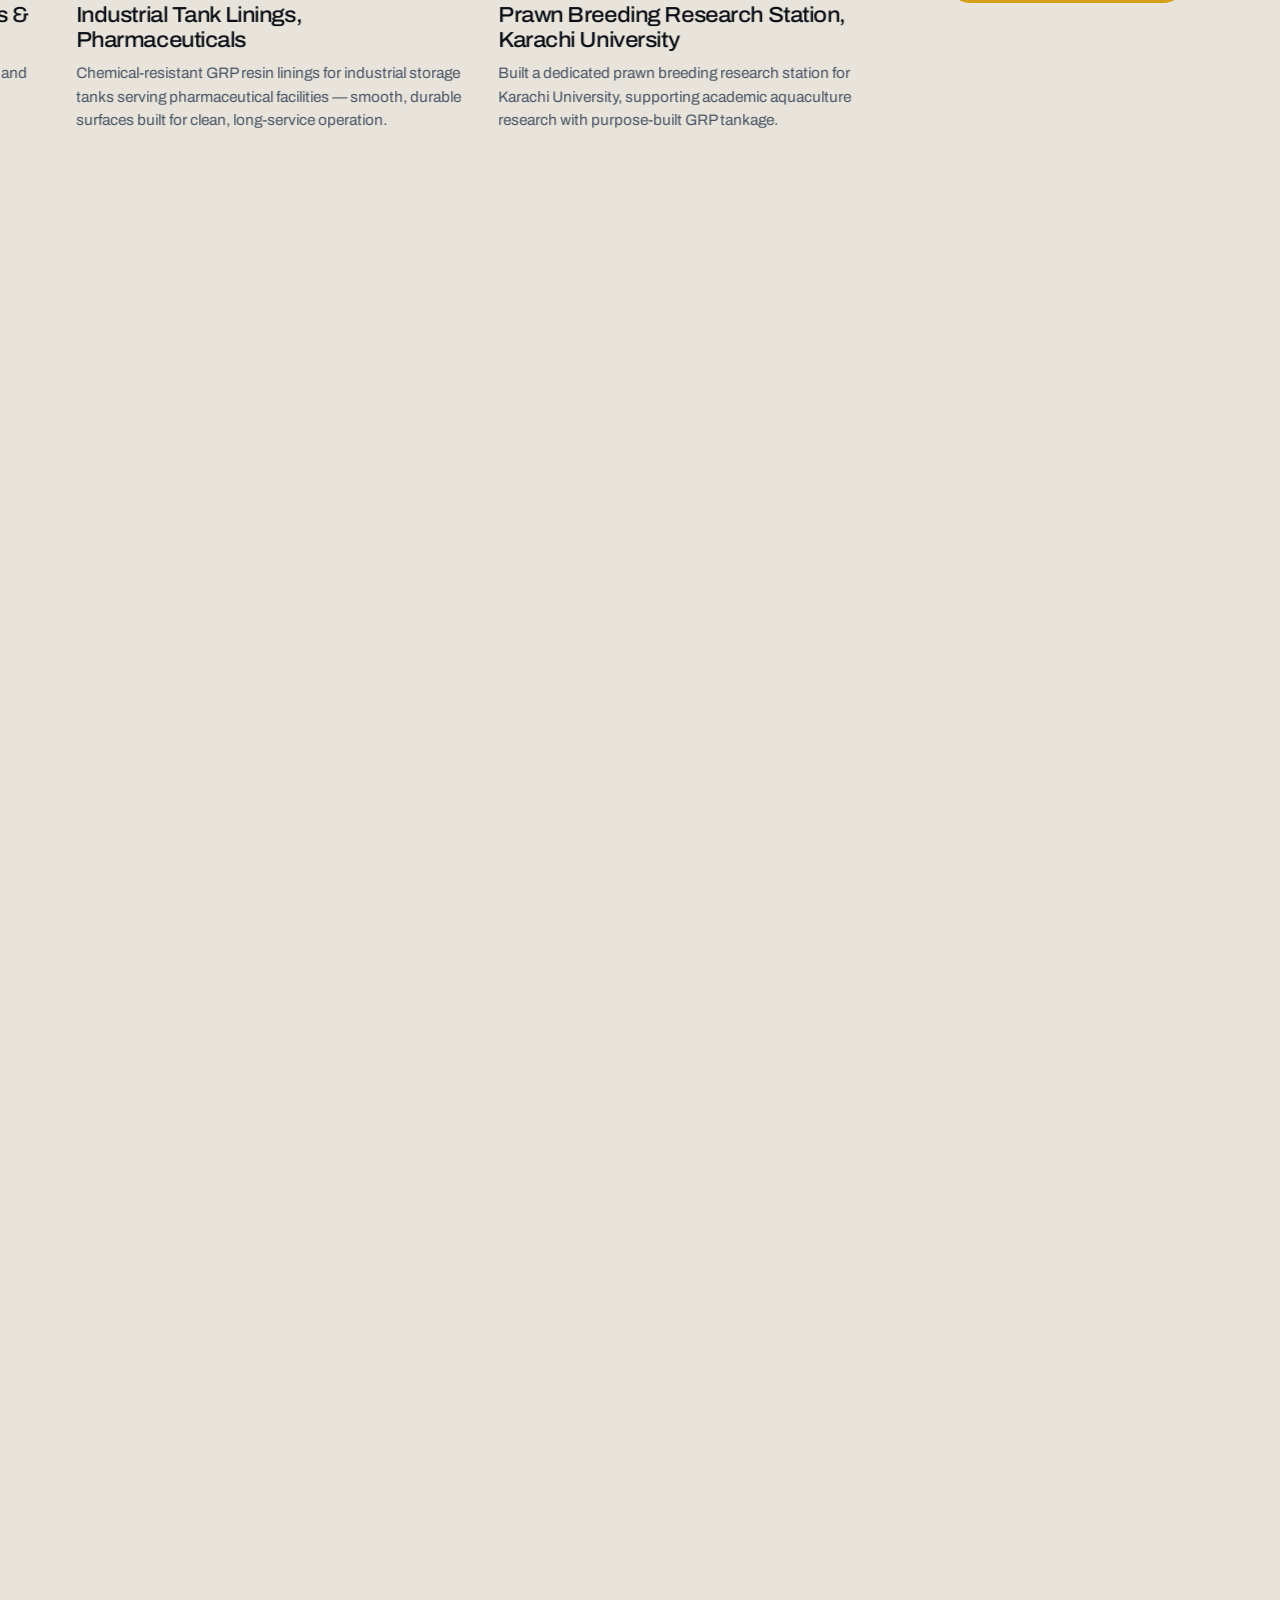
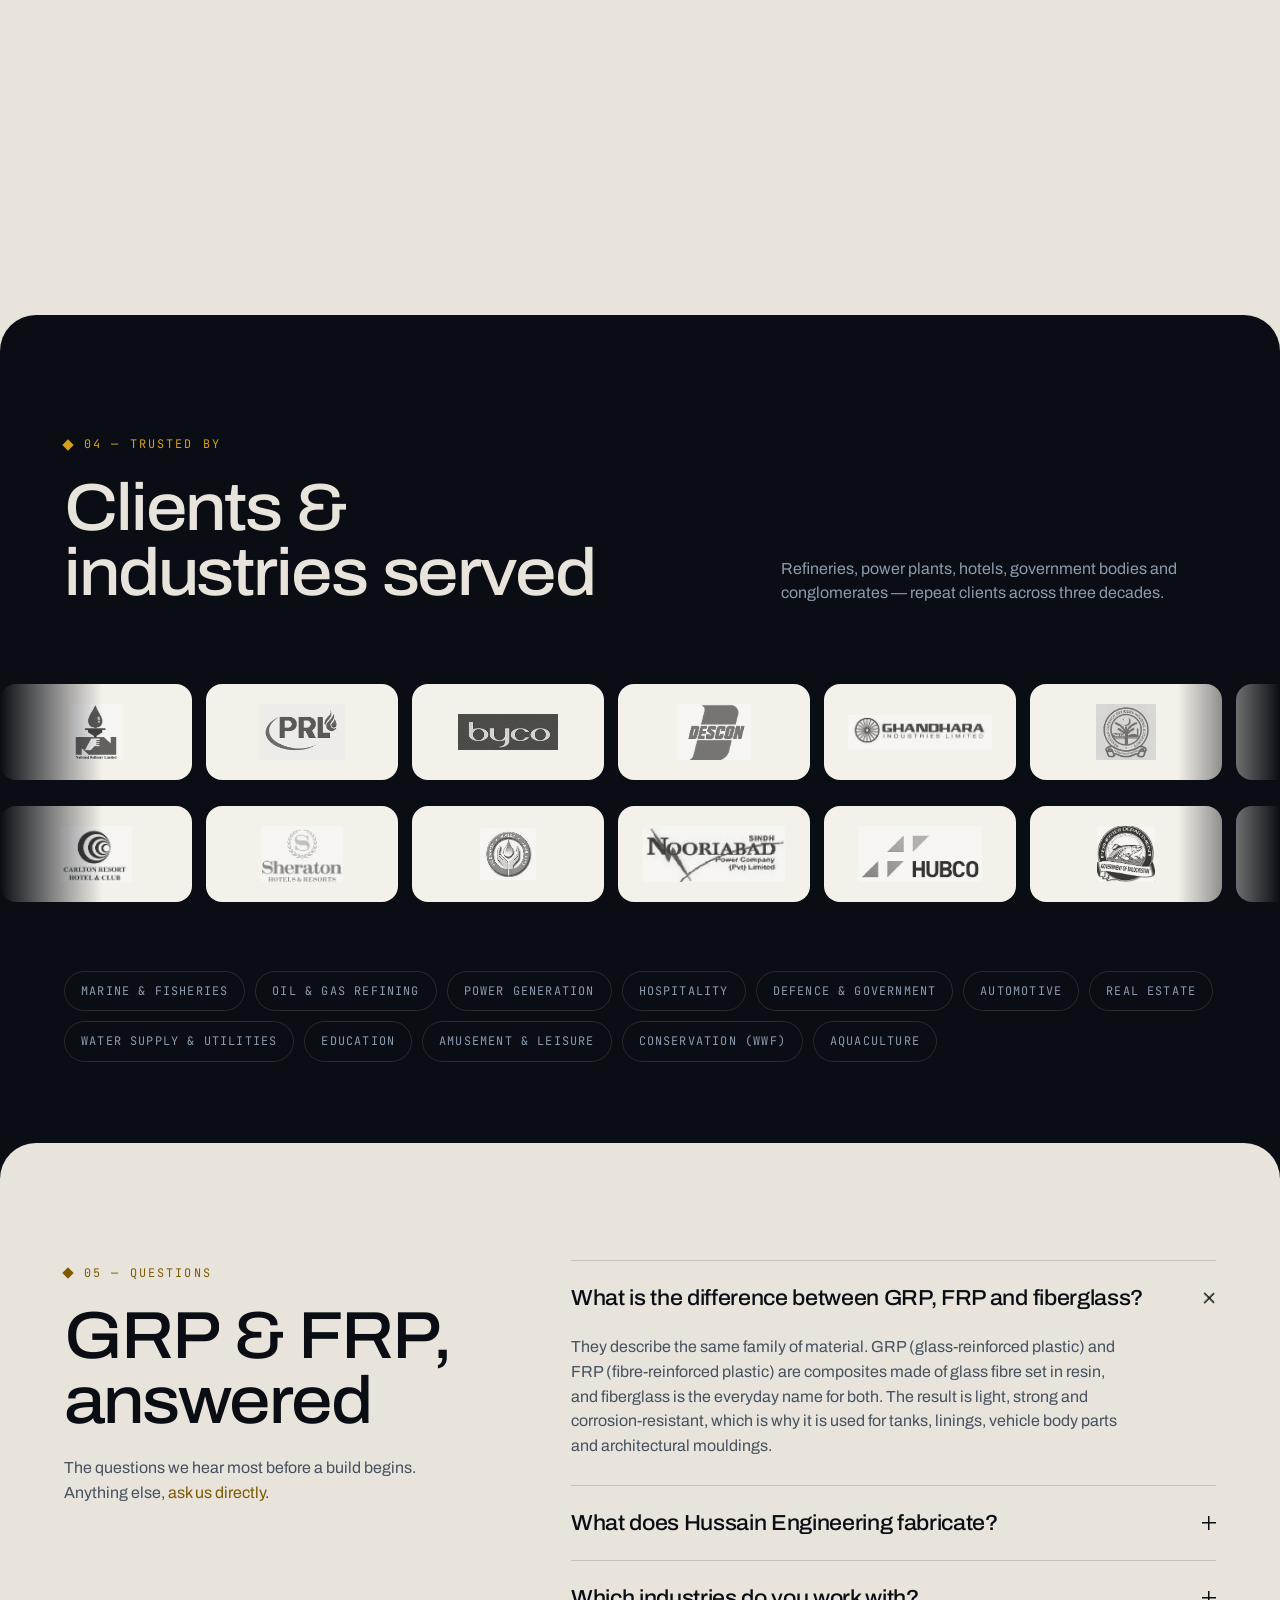
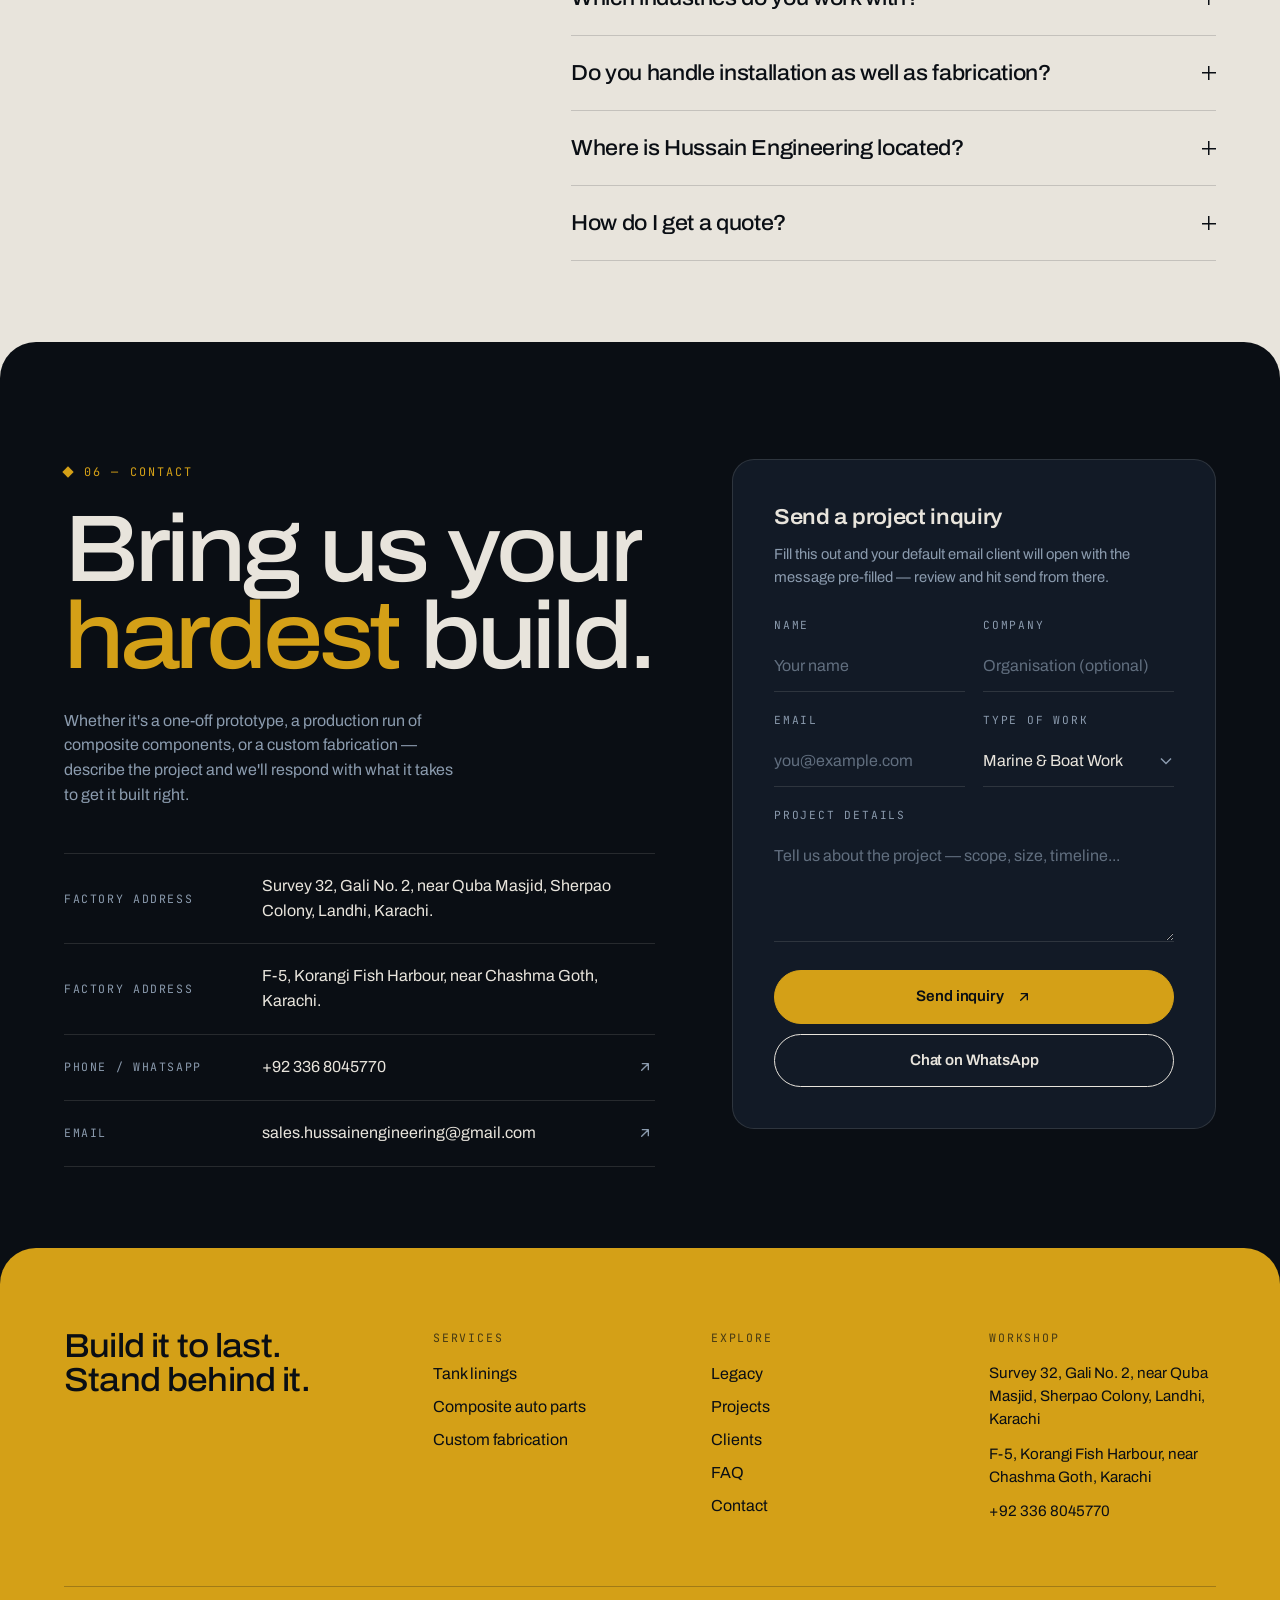
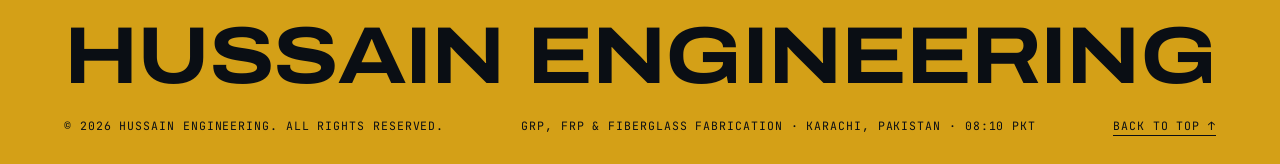
==== commit 7a9a397f: "fix(copy): remove remaining design mentions from legacy and project copy Co-Authored-By: Claude Fabl" ====
--- a/index.html
+++ b/index.html
@@ -249,11 +249,11 @@
       <p class="mono">The workshop</p>
       <div class="legacy-copy rv">
         <p>What began as a small Karachi fabrication outfit became the country's reference point for fiberglass-reinforced plastic (GRP/FRP) and composite work.</p>
-        <p>Today the same workshop floor runs production for refineries, power plants, hotels, fisheries authorities and the armed forces. Three decades in, the constant is the same: design it properly, build it to last, and stand behind it in the field.</p>
+        <p>Today the same workshop floor runs production for refineries, power plants, hotels, fisheries authorities and the armed forces. Three decades in, the constant is the same: build it to last, and stand behind it in the field.</p>
       </div>
       <div class="milestone rv" style="--i:1">
         <span class="mono">Milestone № 01</span>
-        <p>Designed &amp; built the first GRP trawler of Pakistan <small>The foundation project that established the workshop's composite marine practice.</small></p>
+        <p>Built the first GRP trawler of Pakistan <small>The foundation project that established the workshop's composite marine practice.</small></p>
       </div>
     </div>
 
@@ -340,7 +340,7 @@
         <div class="pcard-img"><img src="/projects/p2.webp" alt="Fish and prawn culture tanks floating in open water" width="1000" height="311" loading="lazy" decoding="async"></div>
         <div class="pcard-top"><span class="mono">Project № 01</span><div class="tags"><span>Turnkey</span><span>Fisheries</span></div></div>
         <h3>Pak-US Prawn Breeding Station</h3>
-        <p>Complete turnkey design and manufacture of a prawn breeding station for the Pak-US Shrimp Culture Project — the only design of its kind to remain operational at minimal cost.</p>
+        <p>Complete turnkey manufacture of a prawn breeding station for the Pak-US Shrimp Culture Project — the only station of its kind to remain operational at minimal cost.</p>
       </article>
 
       <article class="pcard" data-cursor="Scroll">
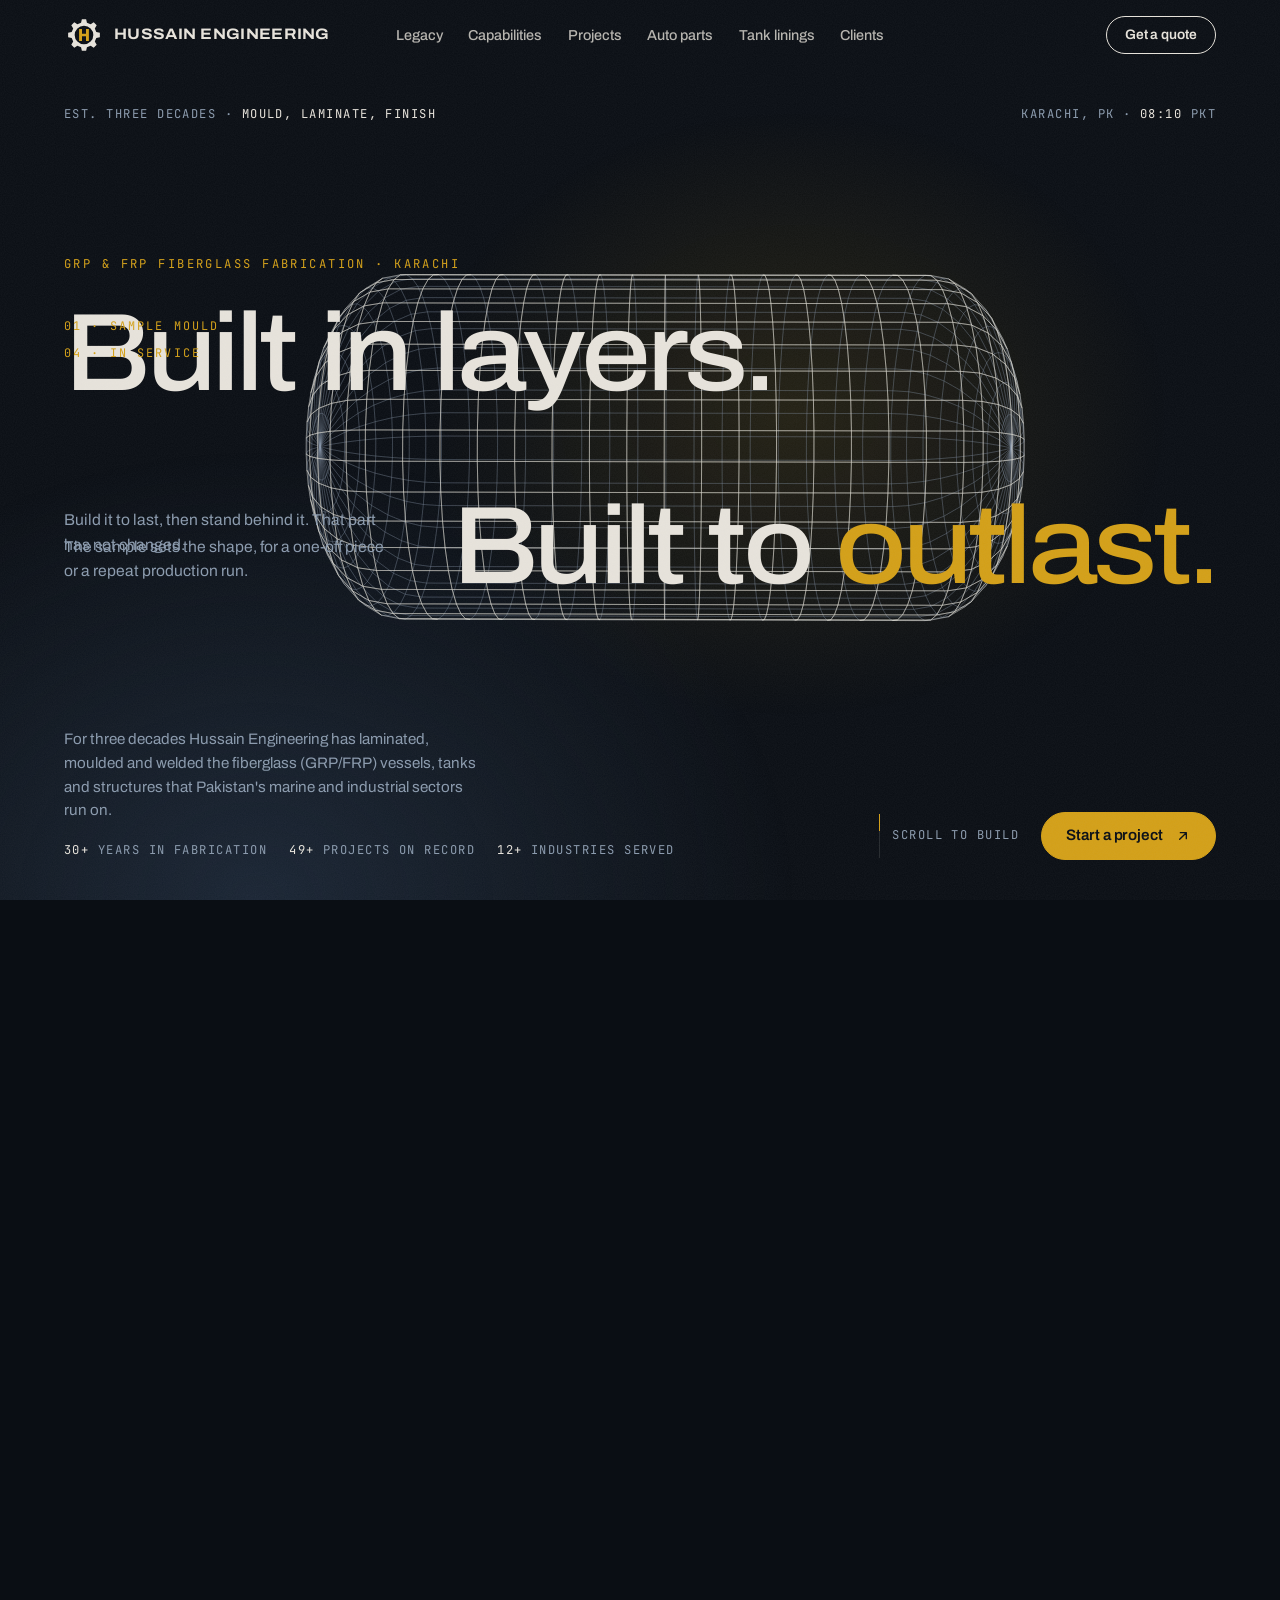
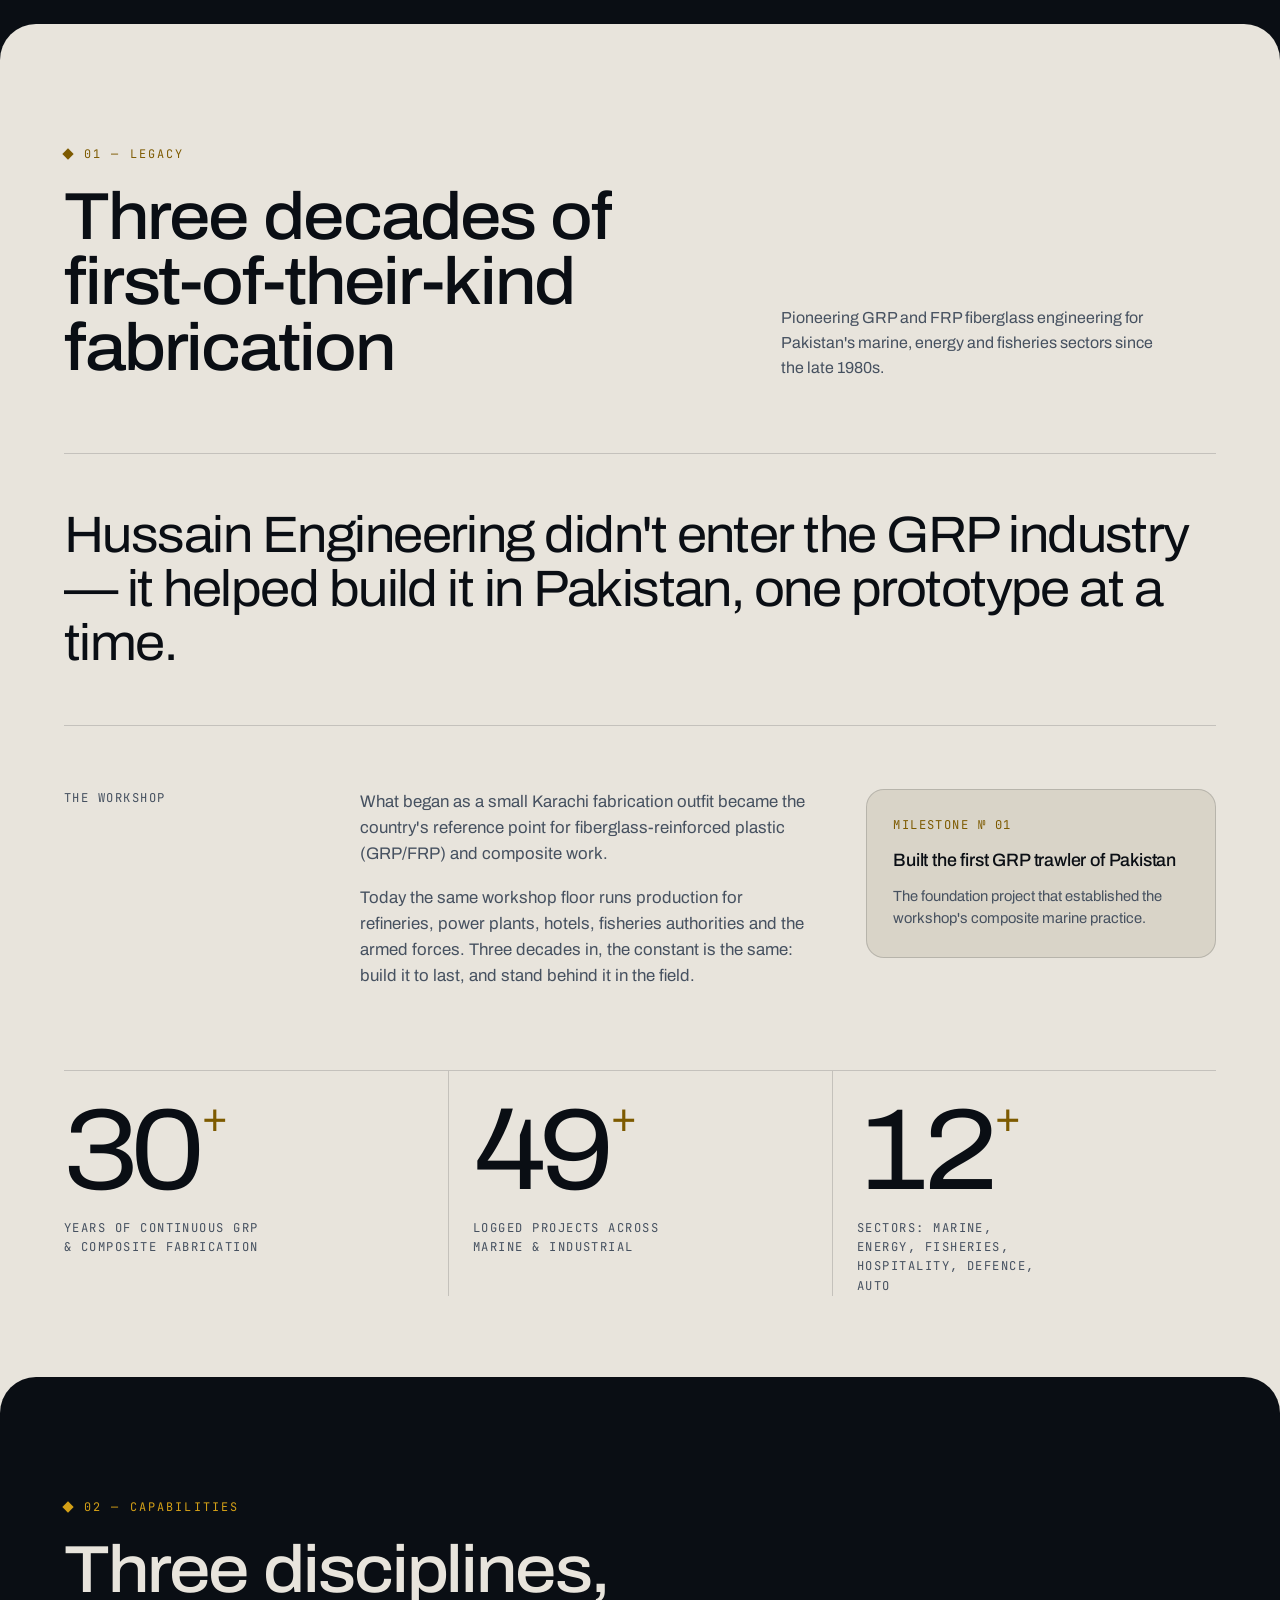
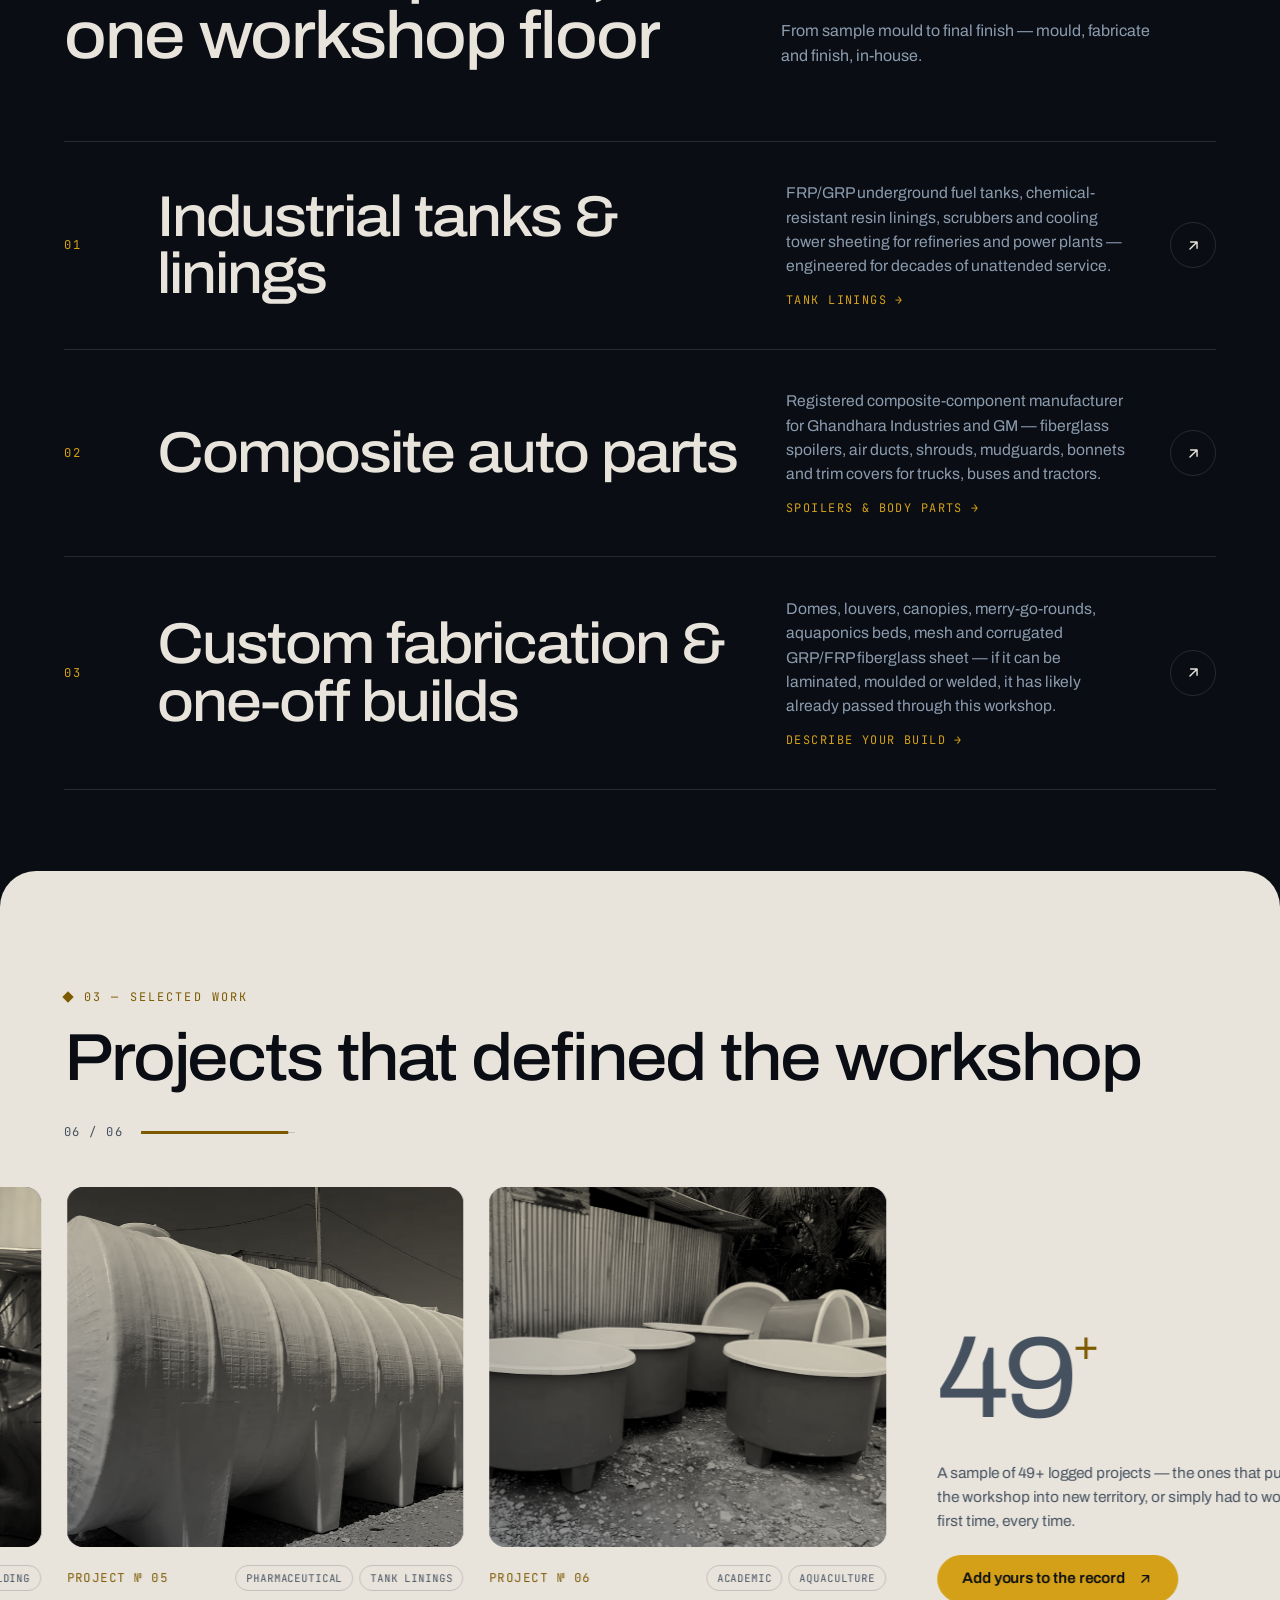
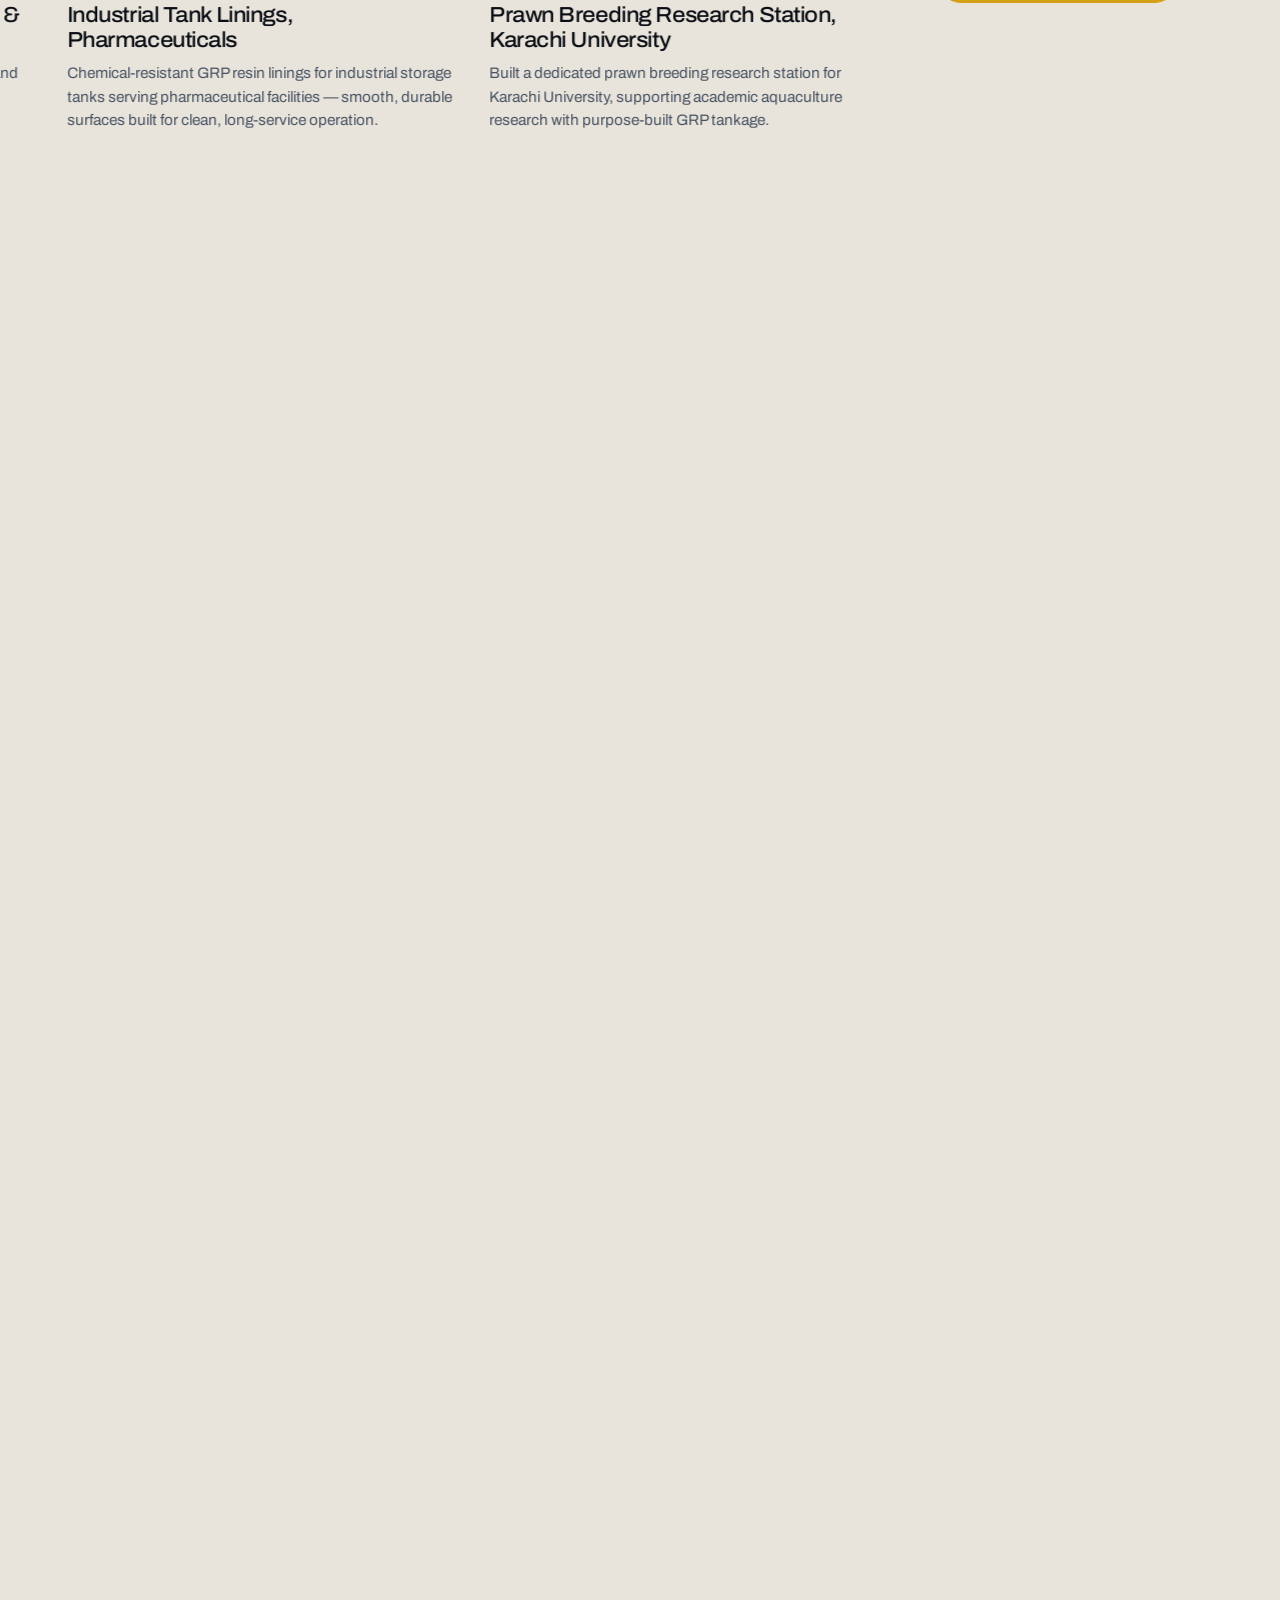
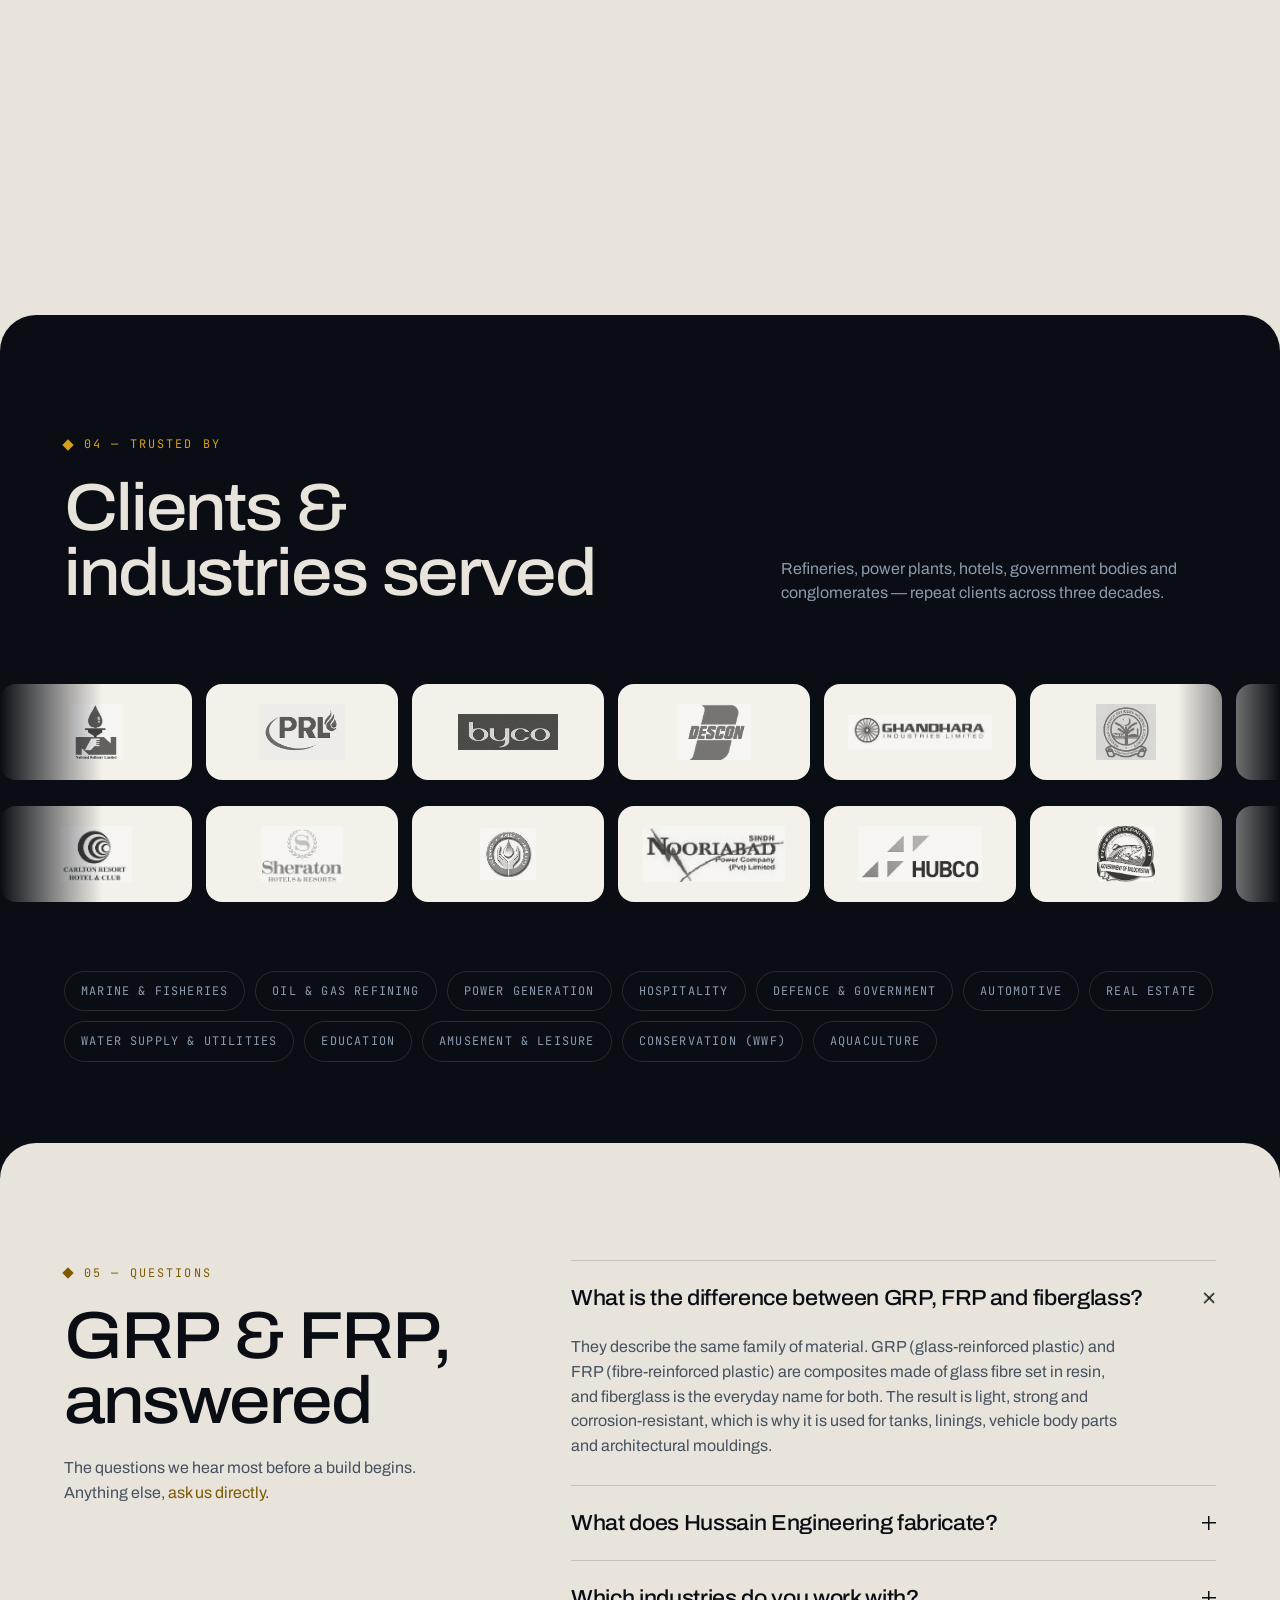
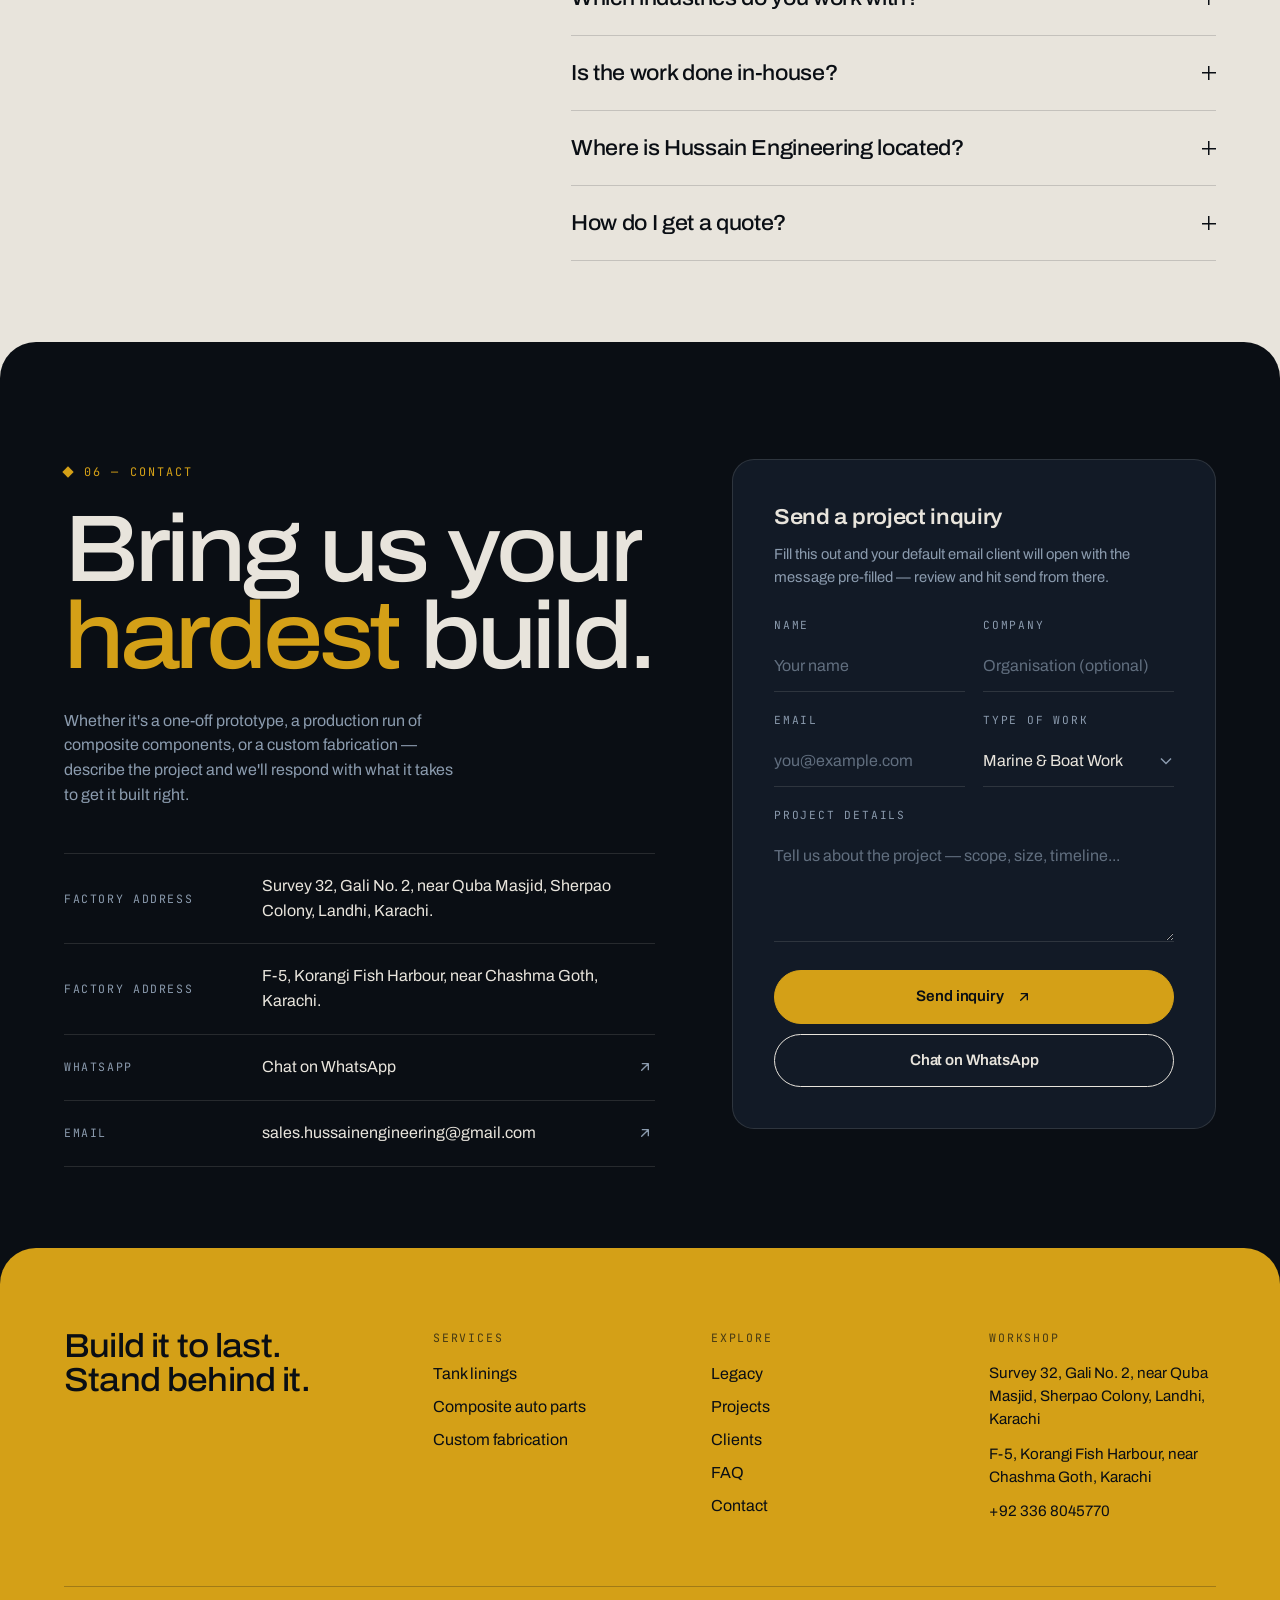
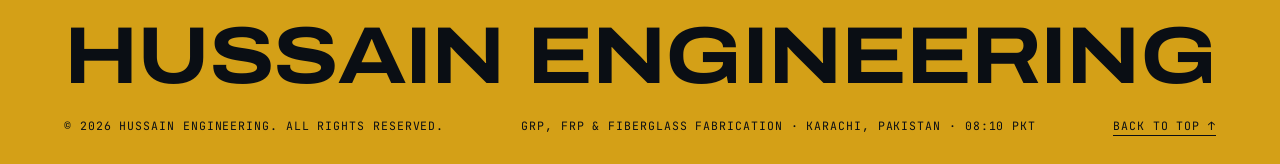
==== commit 5e6b7fd1: "fix(copy): drop installation references and phone numbers outside the footer WhatsApp replaces the p" ====
--- a/index.html
+++ b/index.html
@@ -105,8 +105,8 @@
         },
         {
           "@type": "Question",
-          "name": "Do you handle installation as well as fabrication?",
-          "acceptedAnswer": { "@type": "Answer", "text": "Yes. Starting from a sample mould, the moulding, fabrication, finishing and installation are all done in-house, for one-off builds and repeat production runs alike." }
+          "name": "Is the work done in-house?",
+          "acceptedAnswer": { "@type": "Answer", "text": "Yes. Starting from a sample mould, the moulding, fabrication and finishing are all done in-house, for one-off builds and repeat production runs alike." }
         },
         {
           "@type": "Question",
@@ -116,7 +116,7 @@
         {
           "@type": "Question",
           "name": "How do I get a quote?",
-          "acceptedAnswer": { "@type": "Answer", "text": "Send a sample or photo with the dimensions and quantity you need on WhatsApp or by phone at +92 336 8045770, by email at sales.hussainengineering@gmail.com, or through the inquiry form on this page. We respond with what it takes to get it built right." }
+          "acceptedAnswer": { "@type": "Answer", "text": "Send a sample or photo with the dimensions and quantity you need on WhatsApp, by email at sales.hussainengineering@gmail.com, or through the inquiry form on this page. We respond with what it takes to get it built right." }
         }
       ]
     }
@@ -160,7 +160,7 @@
     </ul>
   </nav>
   <div class="menu-foot">
-    <a href="tel:+923368045770">+92 336 8045770</a>
+    <a href="https://wa.me/923368045770" target="_blank" rel="noopener">Chat on WhatsApp</a>
     <a href="mailto:sales.hussainengineering@gmail.com">sales.hussainengineering@gmail.com</a>
     <span>Landhi &amp; Korangi, Karachi</span>
   </div>
@@ -176,7 +176,7 @@
 
     <div class="hero">
       <div class="hero-top mono">
-        <span>Est. three decades · <b>Mould, laminate, finish, install</b></span>
+        <span>Est. three decades · <b>Mould, laminate, finish</b></span>
         <span>Karachi, PK · <b data-clock>--:--</b> PKT</span>
       </div>
 
@@ -216,14 +216,14 @@
         <p class="beat-d">Every piece is finished on the same workshop floor that moulded it.</p>
       </li>
       <li class="beat">
-        <span class="beat-k">04 · Install</span>
-        <p class="beat-t">Installed, and backed in the field.</p>
+        <span class="beat-k">04 · In service</span>
+        <p class="beat-t">Built to outlast, backed in the field.</p>
         <p class="beat-d">Build it to last, then stand behind it. That part has not changed.</p>
       </li>
     </ol>
 
     <ul class="rail mono" aria-hidden="true">
-      <li>Mould</li><li>Laminate</li><li>Finish</li><li>Install</li>
+      <li>Mould</li><li>Laminate</li><li>Finish</li><li>Service</li>
     </ul>
     <div class="stage-hud" aria-hidden="true">
       <div class="hud-num"><span class="hud-val">000</span><sup>%</sup></div>
@@ -282,7 +282,7 @@
         <p class="eyebrow">02 — Capabilities</p>
         <h2 class="h-lg" data-split>Three disciplines, one workshop floor</h2>
       </div>
-      <p class="lede rv">From sample mould to final finish — mould, fabricate, finish and install, in-house.</p>
+      <p class="lede rv">From sample mould to final finish — mould, fabricate and finish, in-house.</p>
     </div>
 
     <ul class="index">
@@ -347,14 +347,14 @@
         <div class="pcard-img"><img src="/projects/p4.webp" alt="Hotel swimming pool with a covered children's area" width="241" height="159" loading="lazy" decoding="async"></div>
         <div class="pcard-top"><span class="mono">Project № 02</span><div class="tags"><span>Hospitality</span><span>Custom moulding</span></div></div>
         <h3>Sheraton Kids' Pool GRP Domes</h3>
-        <p>Supply and installation of 10ft-diameter GRP domes covering the children's swimming pool at Hotel Sheraton — still in service today.</p>
+        <p>Supply of 10ft-diameter GRP domes covering the children's swimming pool at Hotel Sheraton — still in service today.</p>
       </article>
 
       <article class="pcard" data-cursor="Scroll">
         <div class="pcard-img"><img src="/projects/p5.webp" alt="Green louvered window panels on an industrial building" width="1000" height="432" loading="lazy" decoding="async"></div>
         <div class="pcard-top"><span class="mono">Project № 03</span><div class="tags"><span>Power generation</span><span>Industrial</span></div></div>
         <h3>Window Louvers, Hub Power Plant</h3>
-        <p>Manufacture and installation of GRP window louvres across the Hub Power Plant facility, built to withstand sustained industrial-environment exposure.</p>
+        <p>Manufacture of GRP window louvres across the Hub Power Plant facility, built to withstand sustained industrial-environment exposure.</p>
       </article>
 
       <article class="pcard" data-cursor="Scroll">
@@ -463,8 +463,8 @@
         <p>Marine and fisheries, oil and gas refining, power generation, hospitality, defence and government, automotive, real estate, water supply and utilities, education, amusement and leisure, conservation and aquaculture.</p>
       </details>
       <details>
-        <summary>Do you handle installation as well as fabrication?</summary>
-        <p>Yes. Starting from a sample mould, the moulding, fabrication, finishing and installation are all done in-house, for one-off builds and repeat production runs alike.</p>
+        <summary>Is the work done in-house?</summary>
+        <p>Yes. Starting from a sample mould, the moulding, fabrication and finishing are all done in-house, for one-off builds and repeat production runs alike.</p>
       </details>
       <details>
         <summary>Where is Hussain Engineering located?</summary>
@@ -472,7 +472,7 @@
       </details>
       <details>
         <summary>How do I get a quote?</summary>
-        <p>Send a sample or photo with the dimensions and quantity you need on WhatsApp or by phone at +92 336 8045770, by email at sales.hussainengineering@gmail.com, or through the inquiry form on this page. We respond with what it takes to get it built right.</p>
+        <p>Send a sample or photo with the dimensions and quantity you need on WhatsApp, by email at sales.hussainengineering@gmail.com, or through the inquiry form on this page. We respond with what it takes to get it built right.</p>
       </details>
     </div>
   </div>
@@ -495,9 +495,9 @@
           <span class="k">Factory address</span>
           <span class="v">F-5, Korangi Fish Harbour, near Chashma Goth, Karachi.</span>
         </div>
-        <a href="tel:+923368045770">
-          <span class="k">Phone / WhatsApp</span>
-          <span class="v">+92 336 8045770</span>
+        <a href="https://wa.me/923368045770" target="_blank" rel="noopener">
+          <span class="k">WhatsApp</span>
+          <span class="v">Chat on WhatsApp</span>
           <svg viewBox="0 0 24 24" fill="none" stroke="currentColor" stroke-width="2" stroke-linecap="round" stroke-linejoin="round" aria-hidden="true"><path d="M7 17 17 7M8 7h9v9"/></svg>
         </a>
         <a href="mailto:sales.hussainengineering@gmail.com">
--- a/site.css
+++ b/site.css
@@ -500,7 +500,7 @@
 .split p:not(.eyebrow){color:var(--mut);font-size:1.05rem;max-width:52ch;margin-top:22px;}
 .split-media{display:grid;gap:16px;}
 .split-media img{width:100%;height:auto;border-radius:18px;}
-.steps{display:grid;grid-template-columns:repeat(4,minmax(0,1fr));gap:1px;background:var(--line);border:1px solid var(--line);border-radius:18px;overflow:hidden;margin-top:clamp(48px,8vh,90px);}
+.steps{display:grid;grid-template-columns:repeat(3,minmax(0,1fr));gap:1px;background:var(--line);border:1px solid var(--line);border-radius:18px;overflow:hidden;margin-top:clamp(48px,8vh,90px);}
 .steps li{background:var(--bg);padding:26px 24px 30px;}
 .steps .mono{color:var(--acc);display:block;margin-bottom:28px;}
 .steps strong{display:block;font-weight:500;font-stretch:108%;font-size:1.3rem;letter-spacing:-.02em;line-height:1.15;}
@@ -513,7 +513,6 @@
 .related .mono{color:var(--mut);margin-right:10px;}
 @media(max-width:900px){
   .sub-hero .wrap,.split{grid-template-columns:1fr;}
-  .steps{grid-template-columns:1fr 1fr;}
 }
 @media(max-width:560px){.parts{grid-template-columns:1fr;}.steps{grid-template-columns:1fr;}}
 
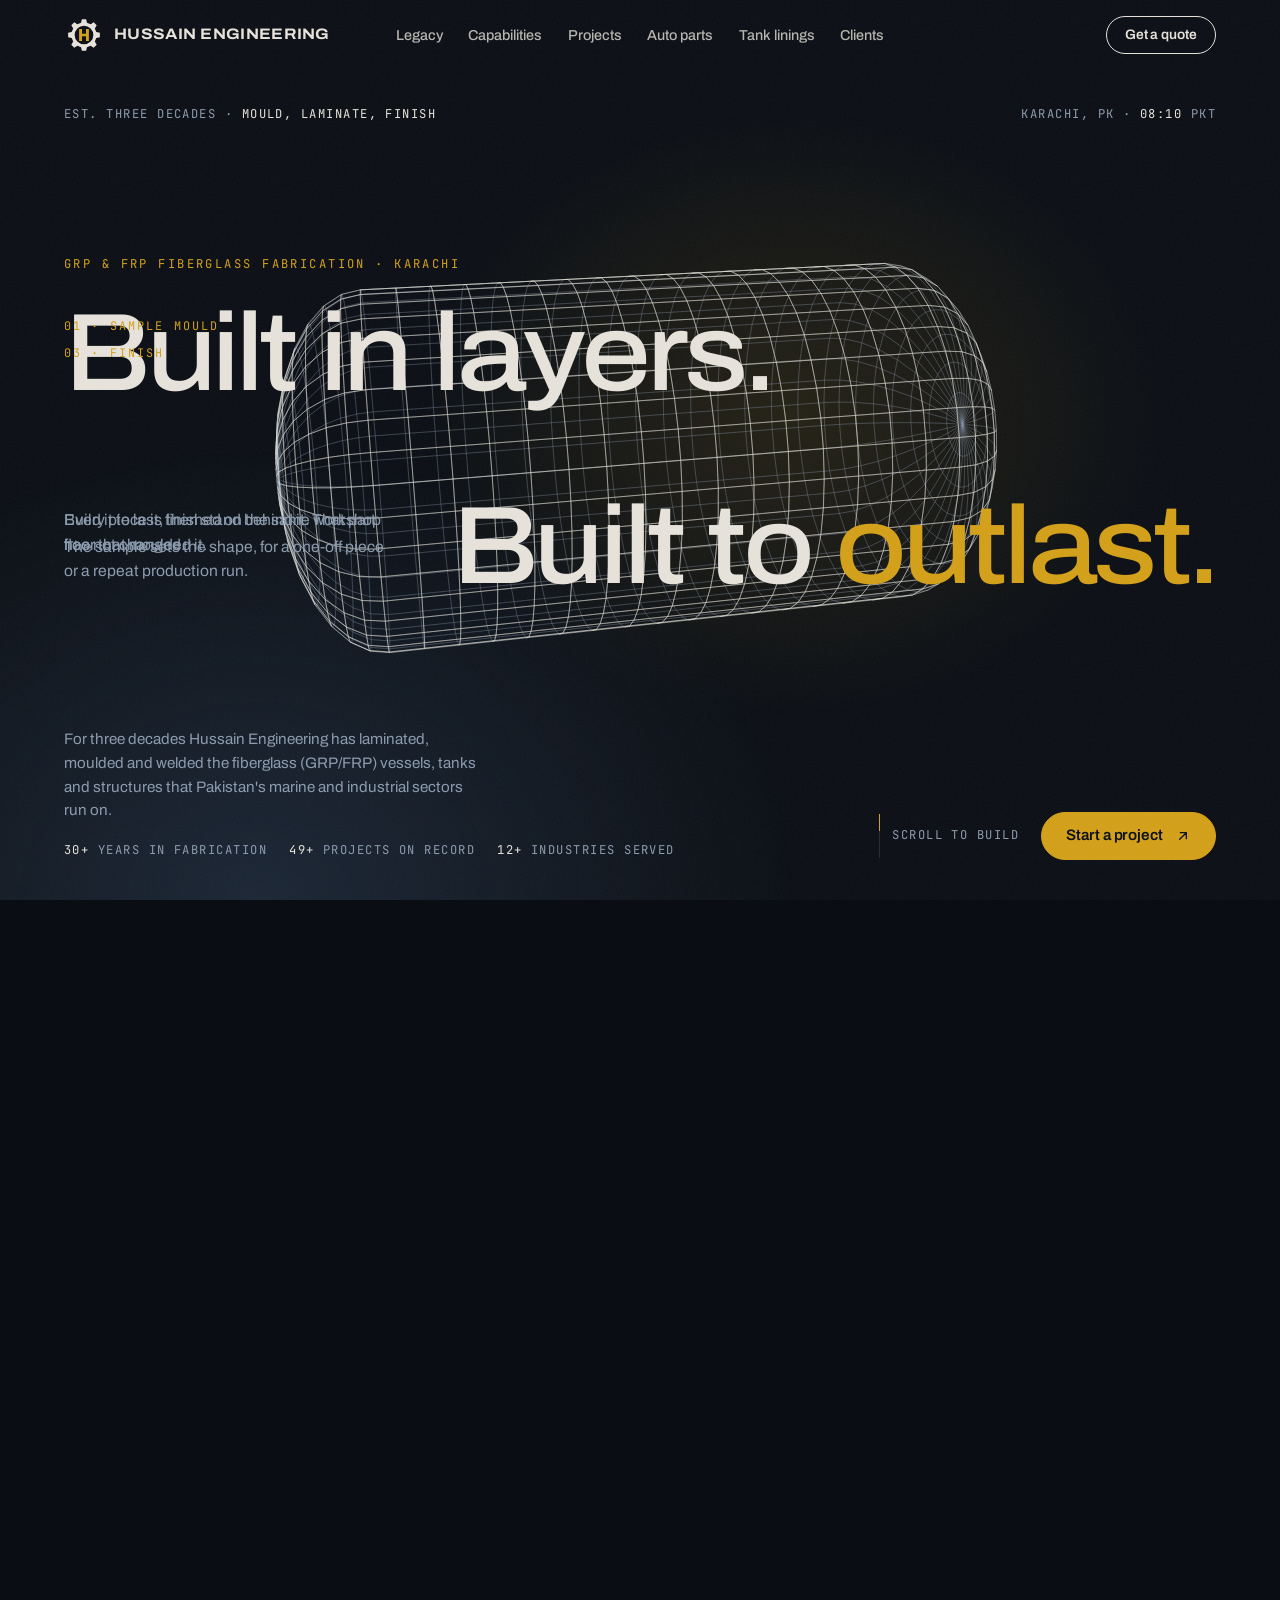
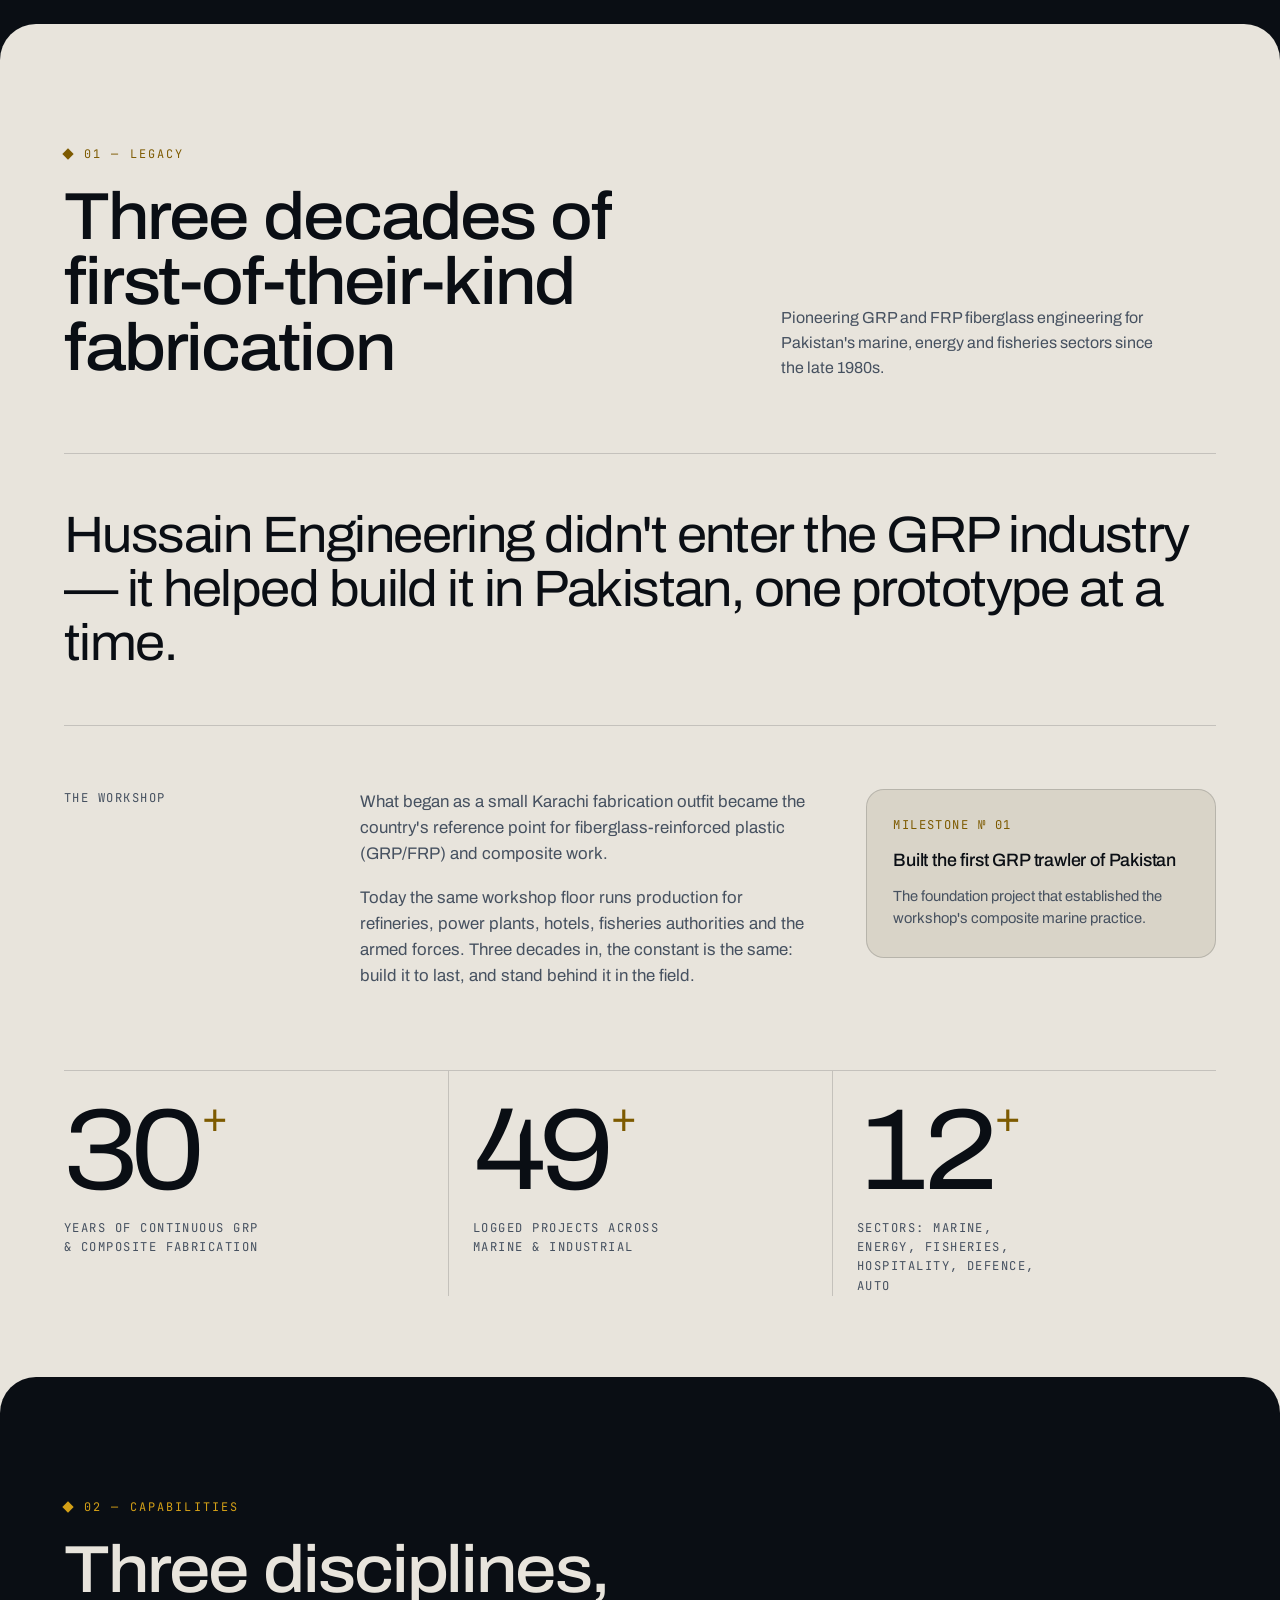
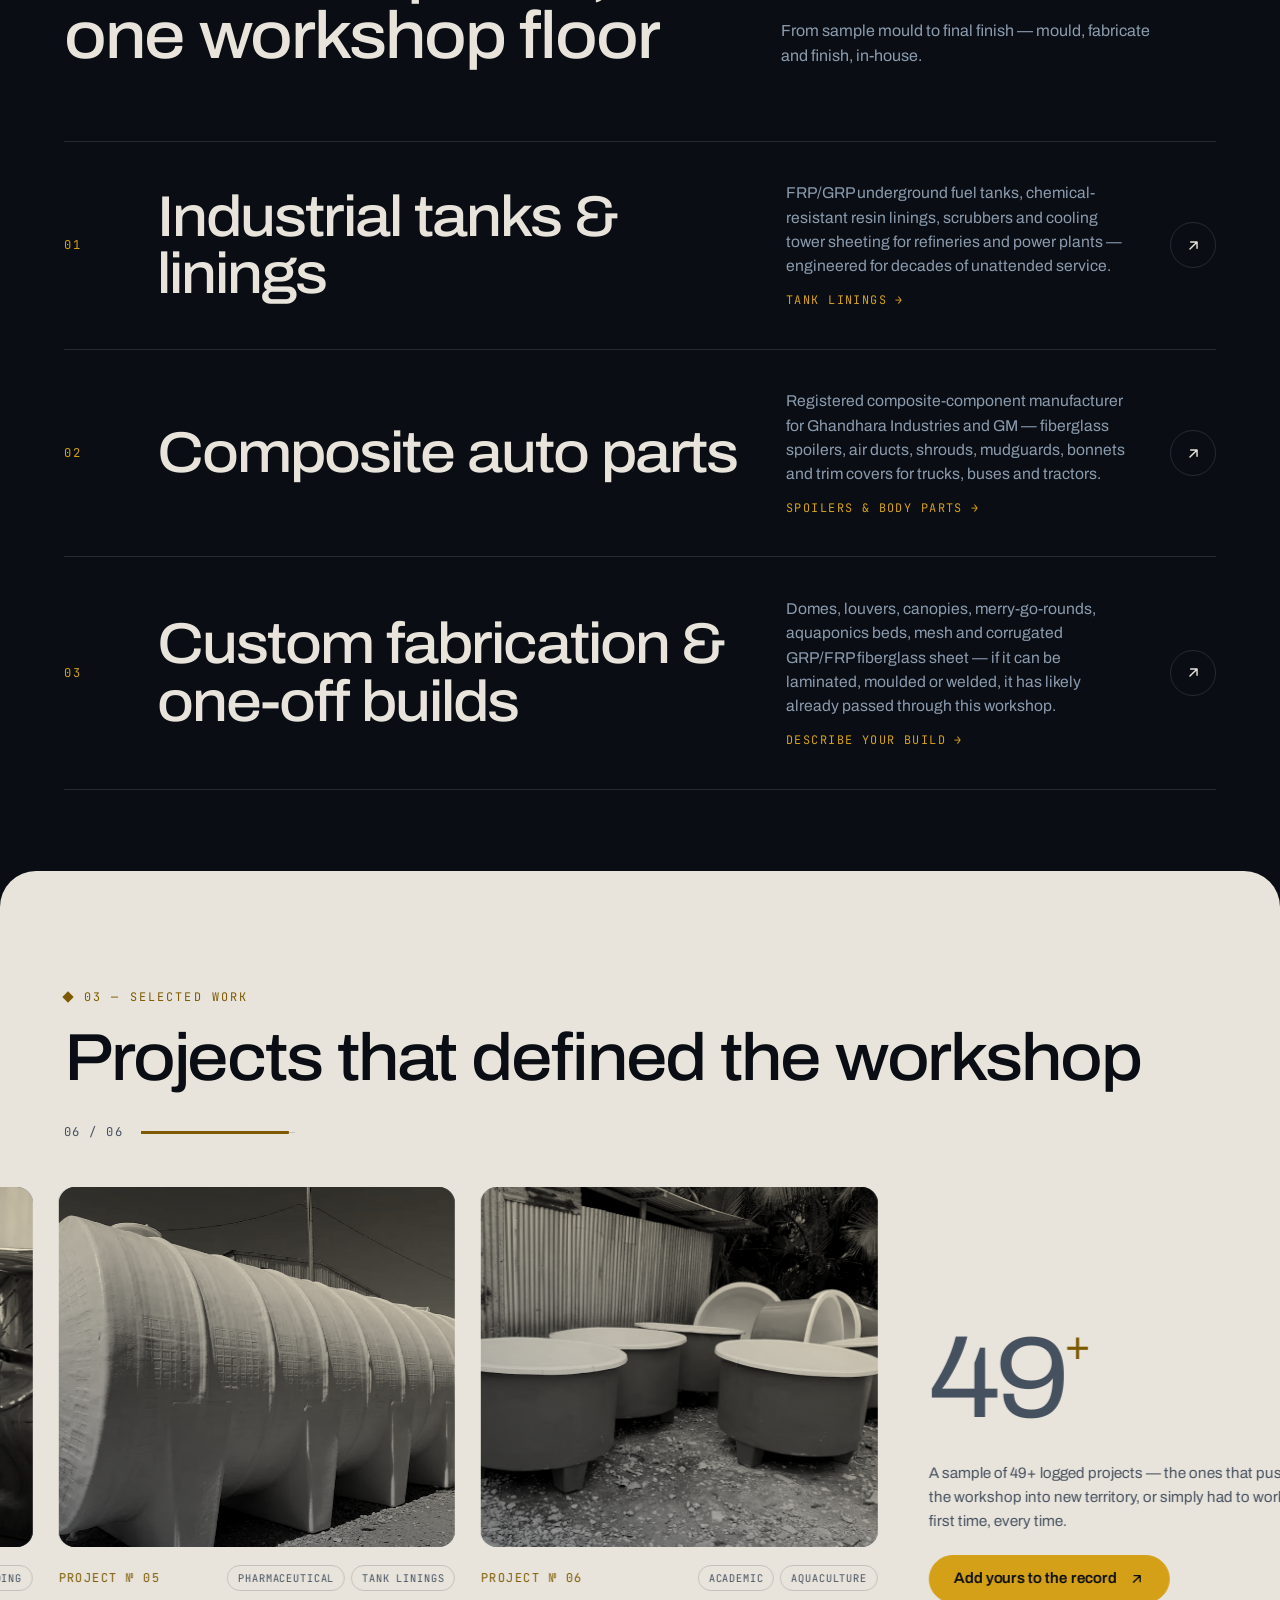
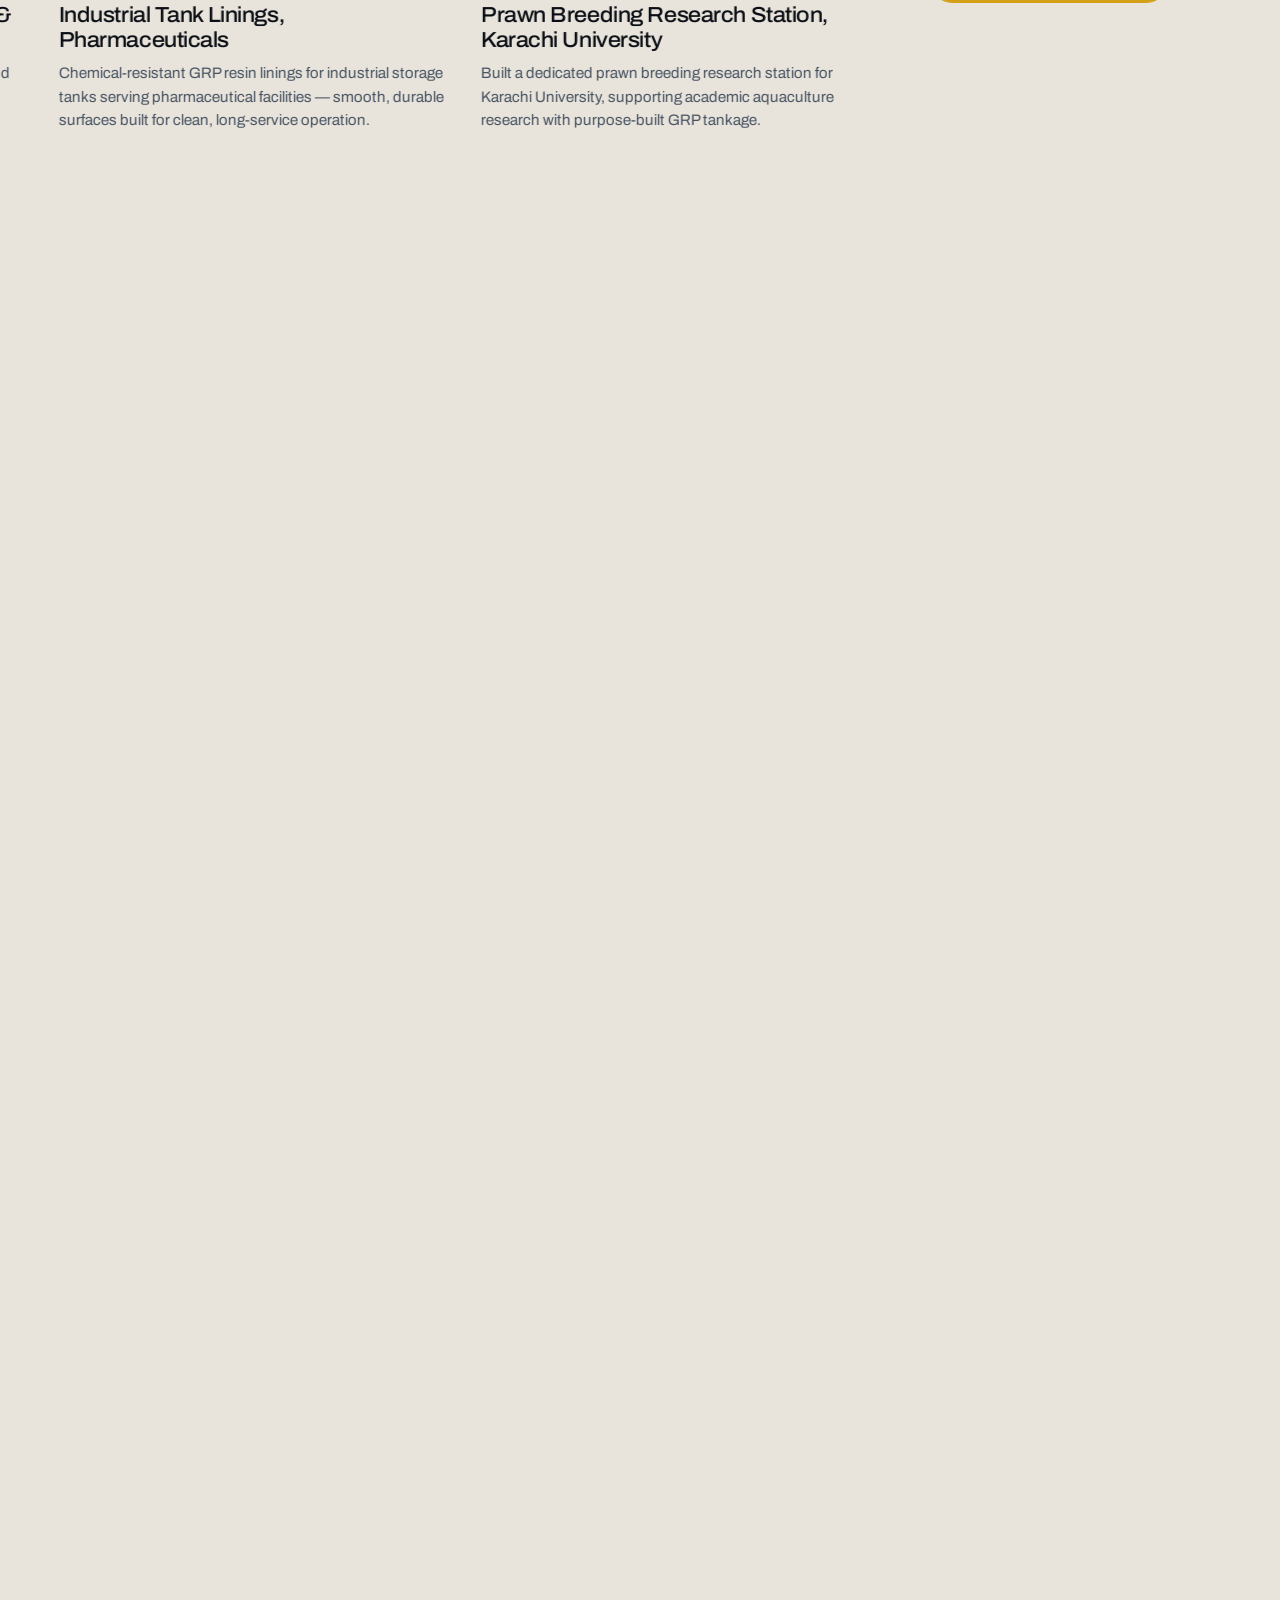
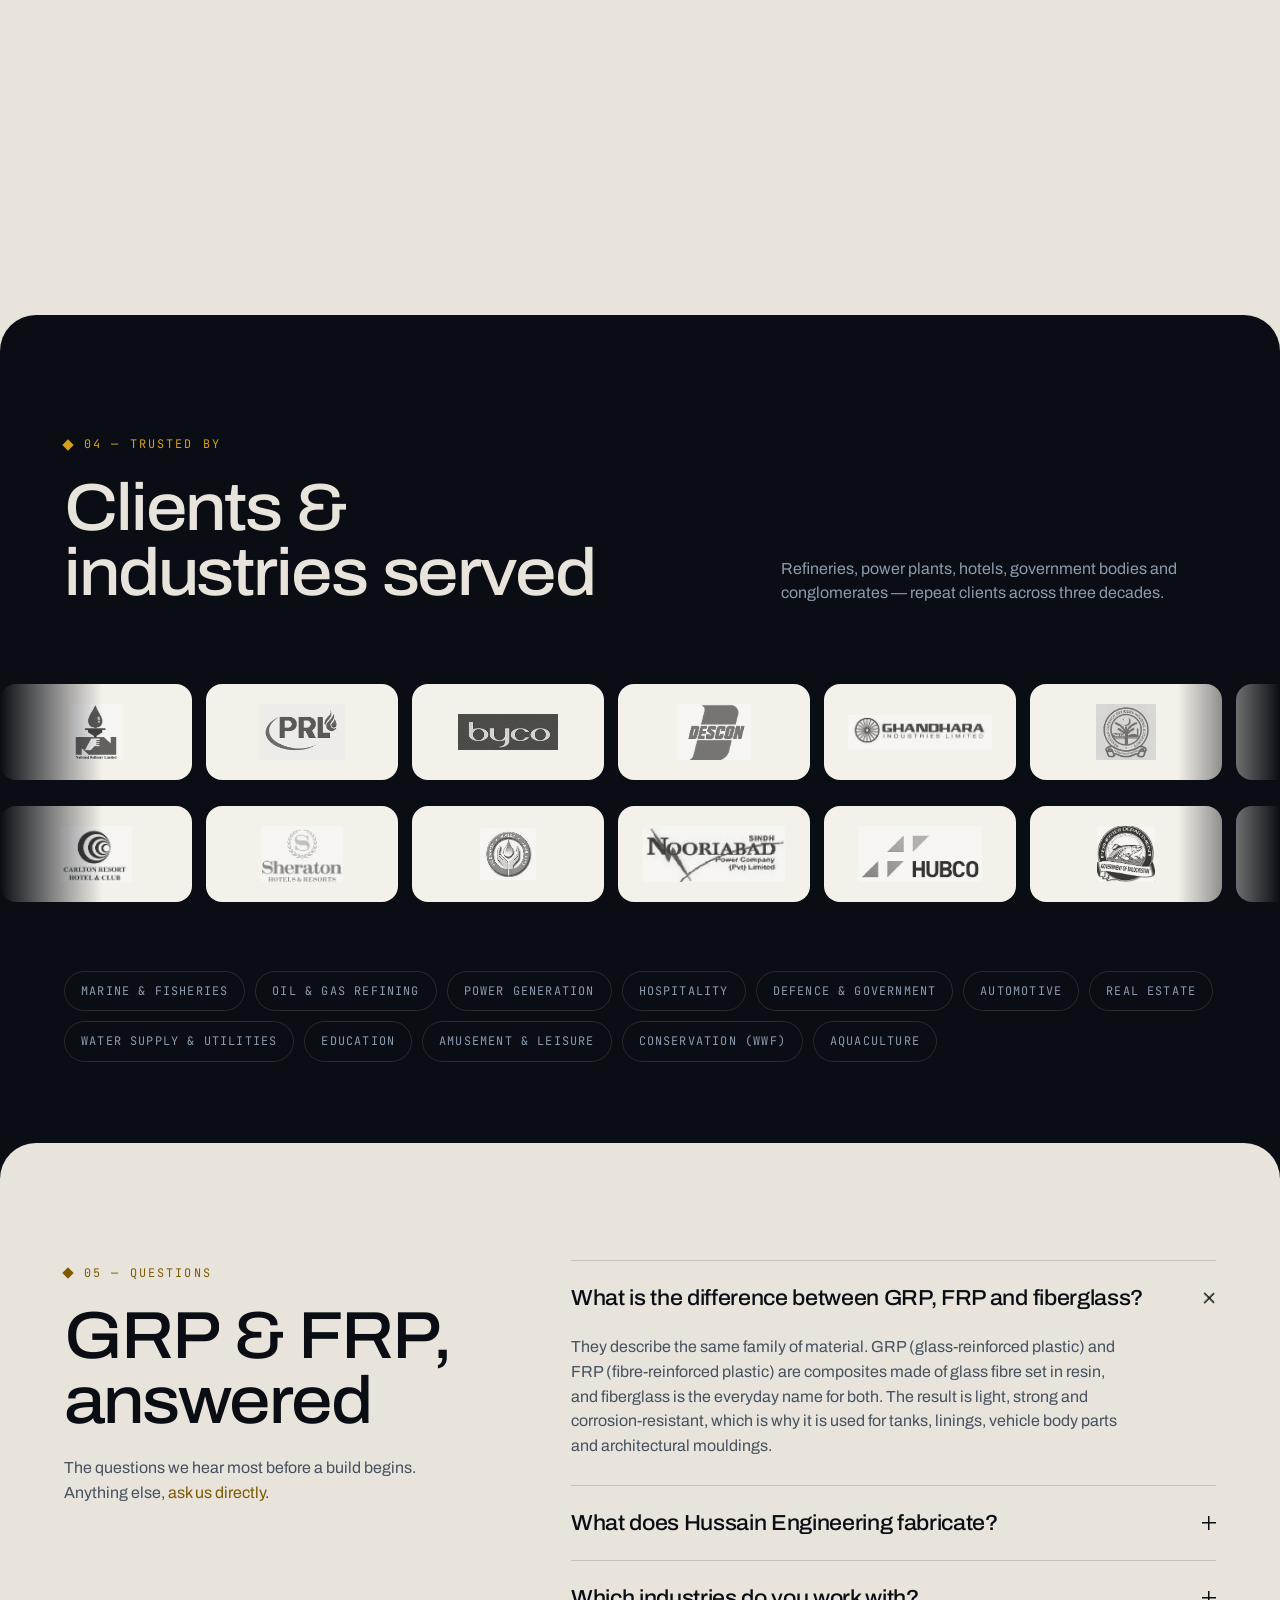
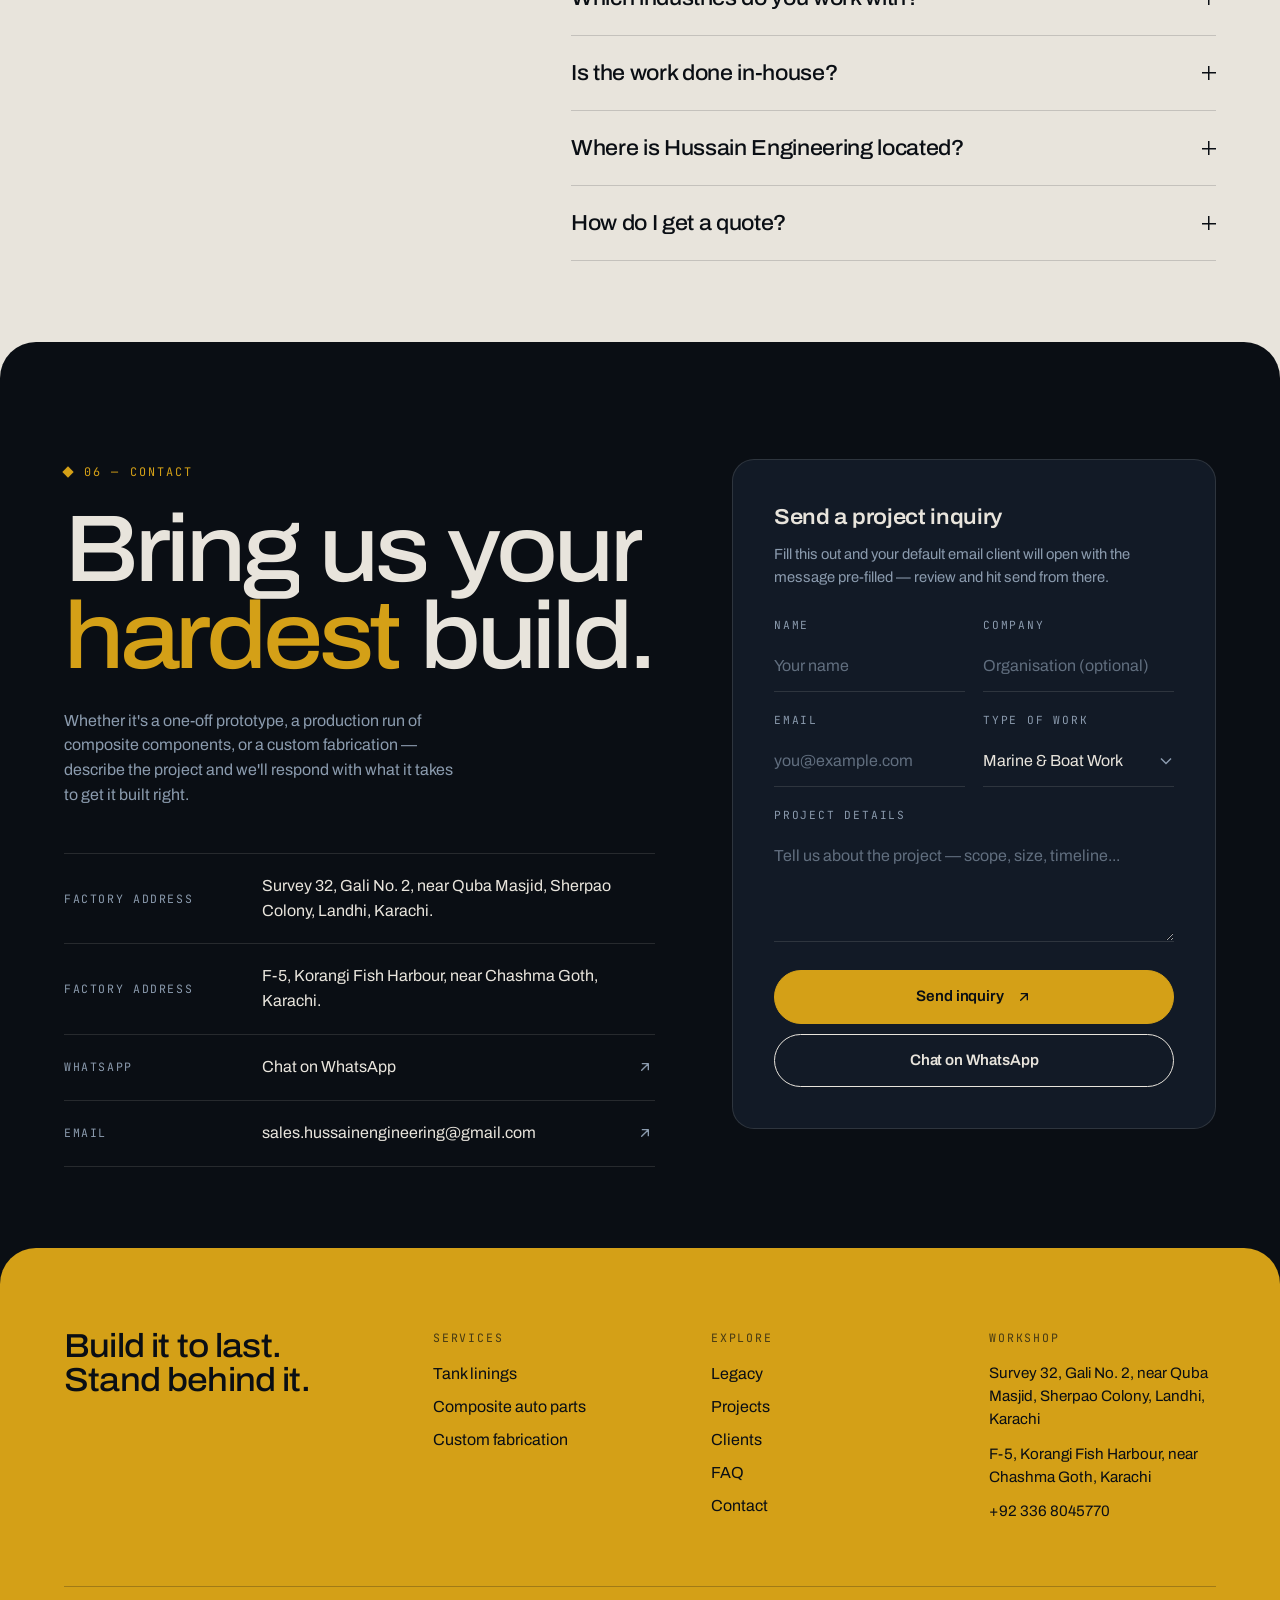
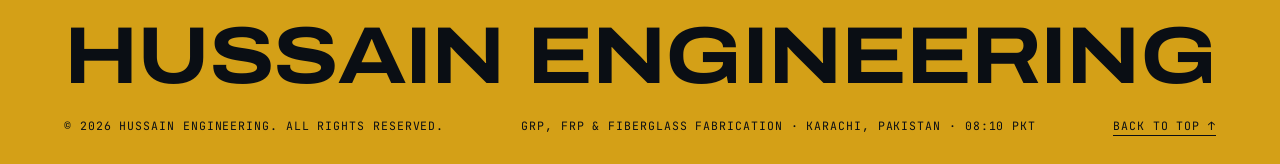
==== commit 5a1a49dc: "fix(seo): remove phone number from structured data Co-Authored-By: Claude Fable 5.2 <noreply@anthrop" ====
--- a/index.html
+++ b/index.html
@@ -42,7 +42,6 @@
       "@id": "https://hussain-engineering.vercel.app/#business",
       "name": "Hussain Engineering",
       "url": "https://hussain-engineering.vercel.app/",
-      "telephone": "+92 336 8045770",
       "email": "sales.hussainengineering@gmail.com",
       "logo": "https://hussain-engineering.vercel.app/icon-512.png",
       "image": "https://hussain-engineering.vercel.app/og-image.jpg",
@@ -60,7 +59,6 @@
       "contactPoint": {
         "@type": "ContactPoint",
         "contactType": "sales",
-        "telephone": "+92 336 8045770",
         "email": "sales.hussainengineering@gmail.com",
         "areaServed": "PK",
         "availableLanguage": ["en", "ur"]
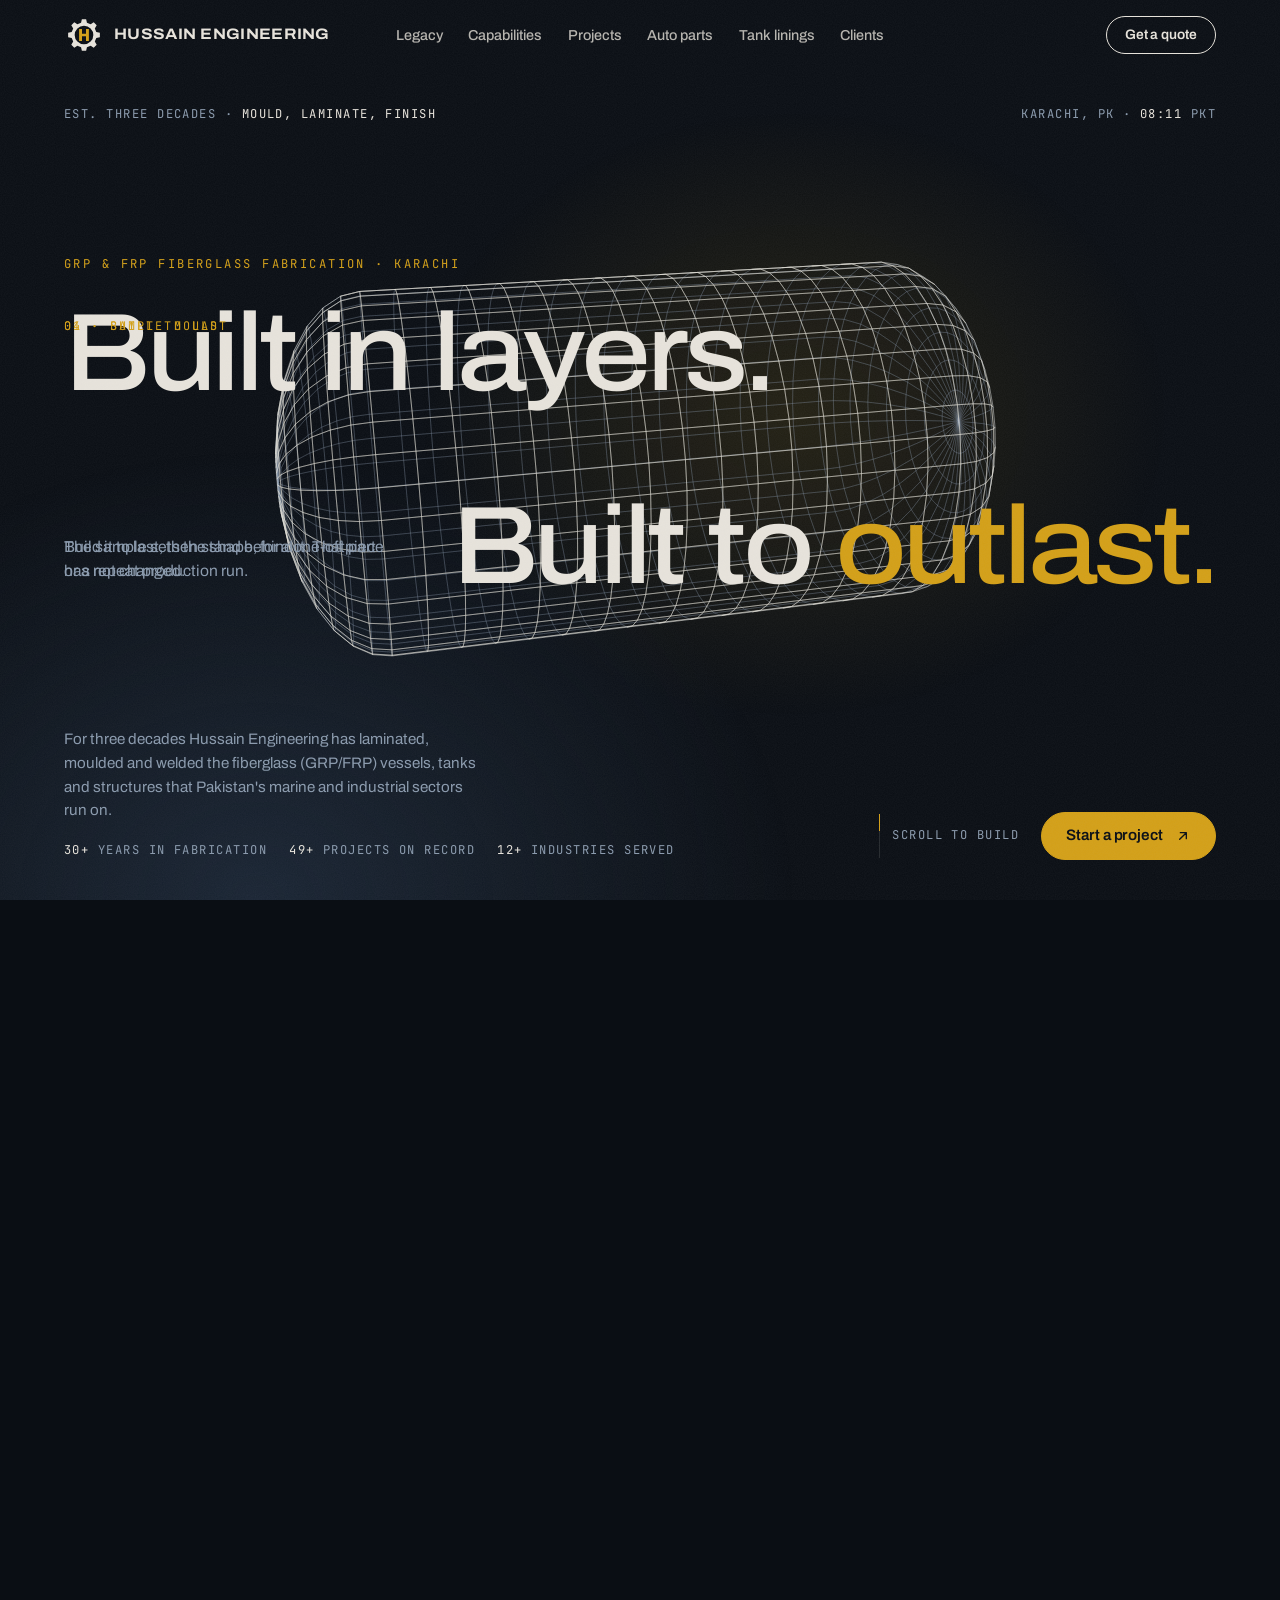
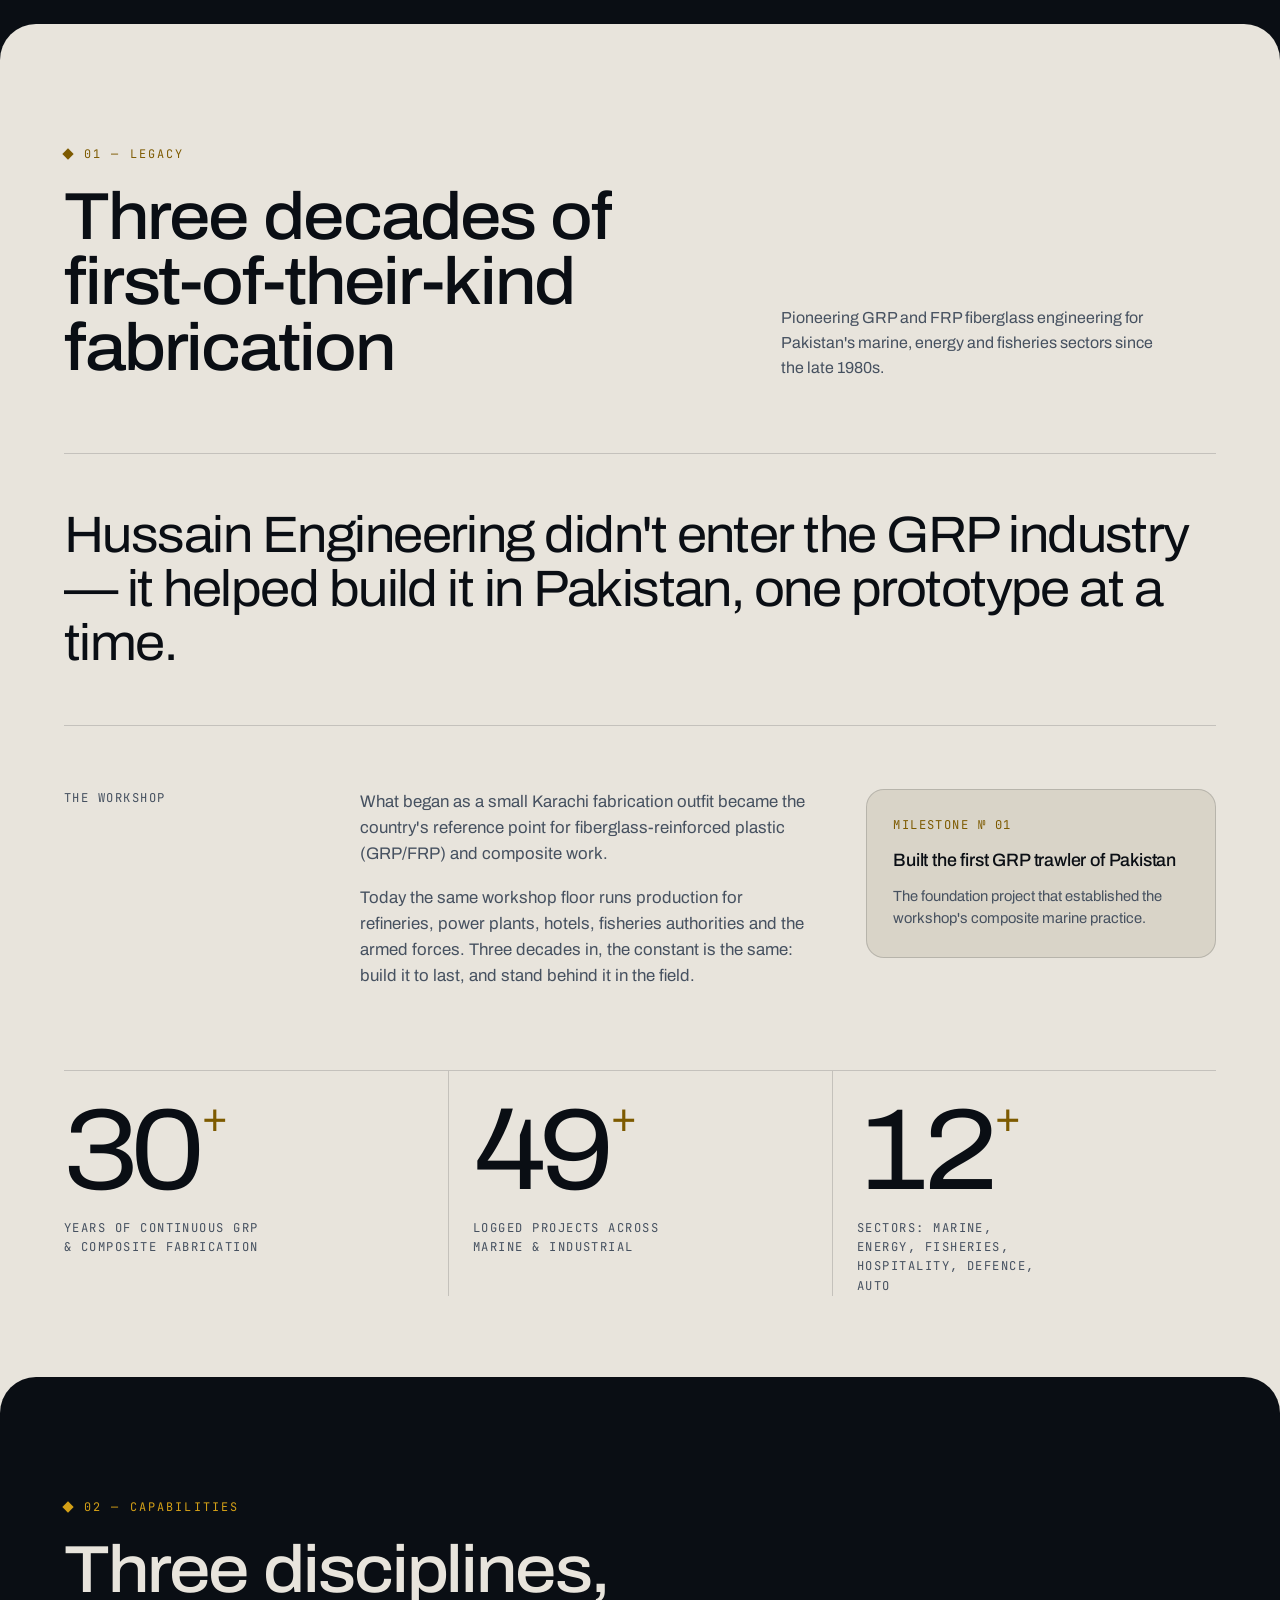
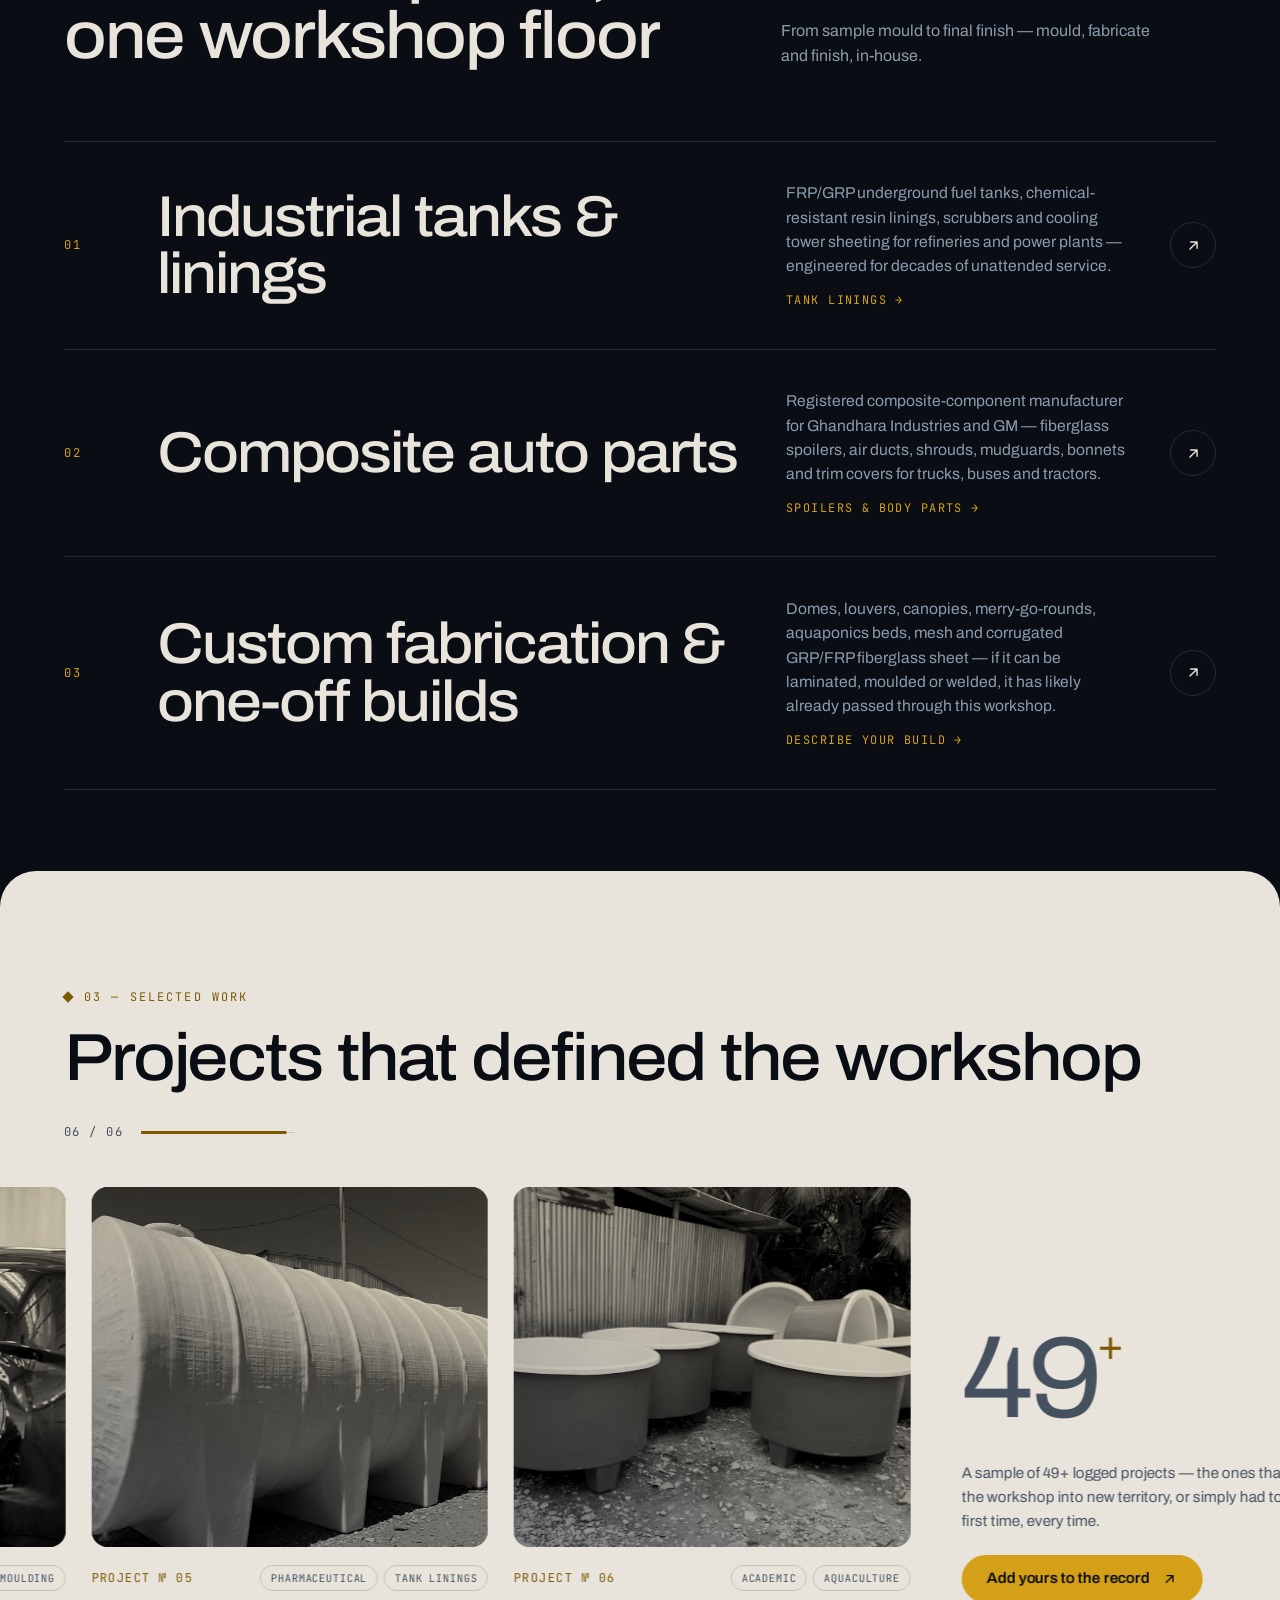
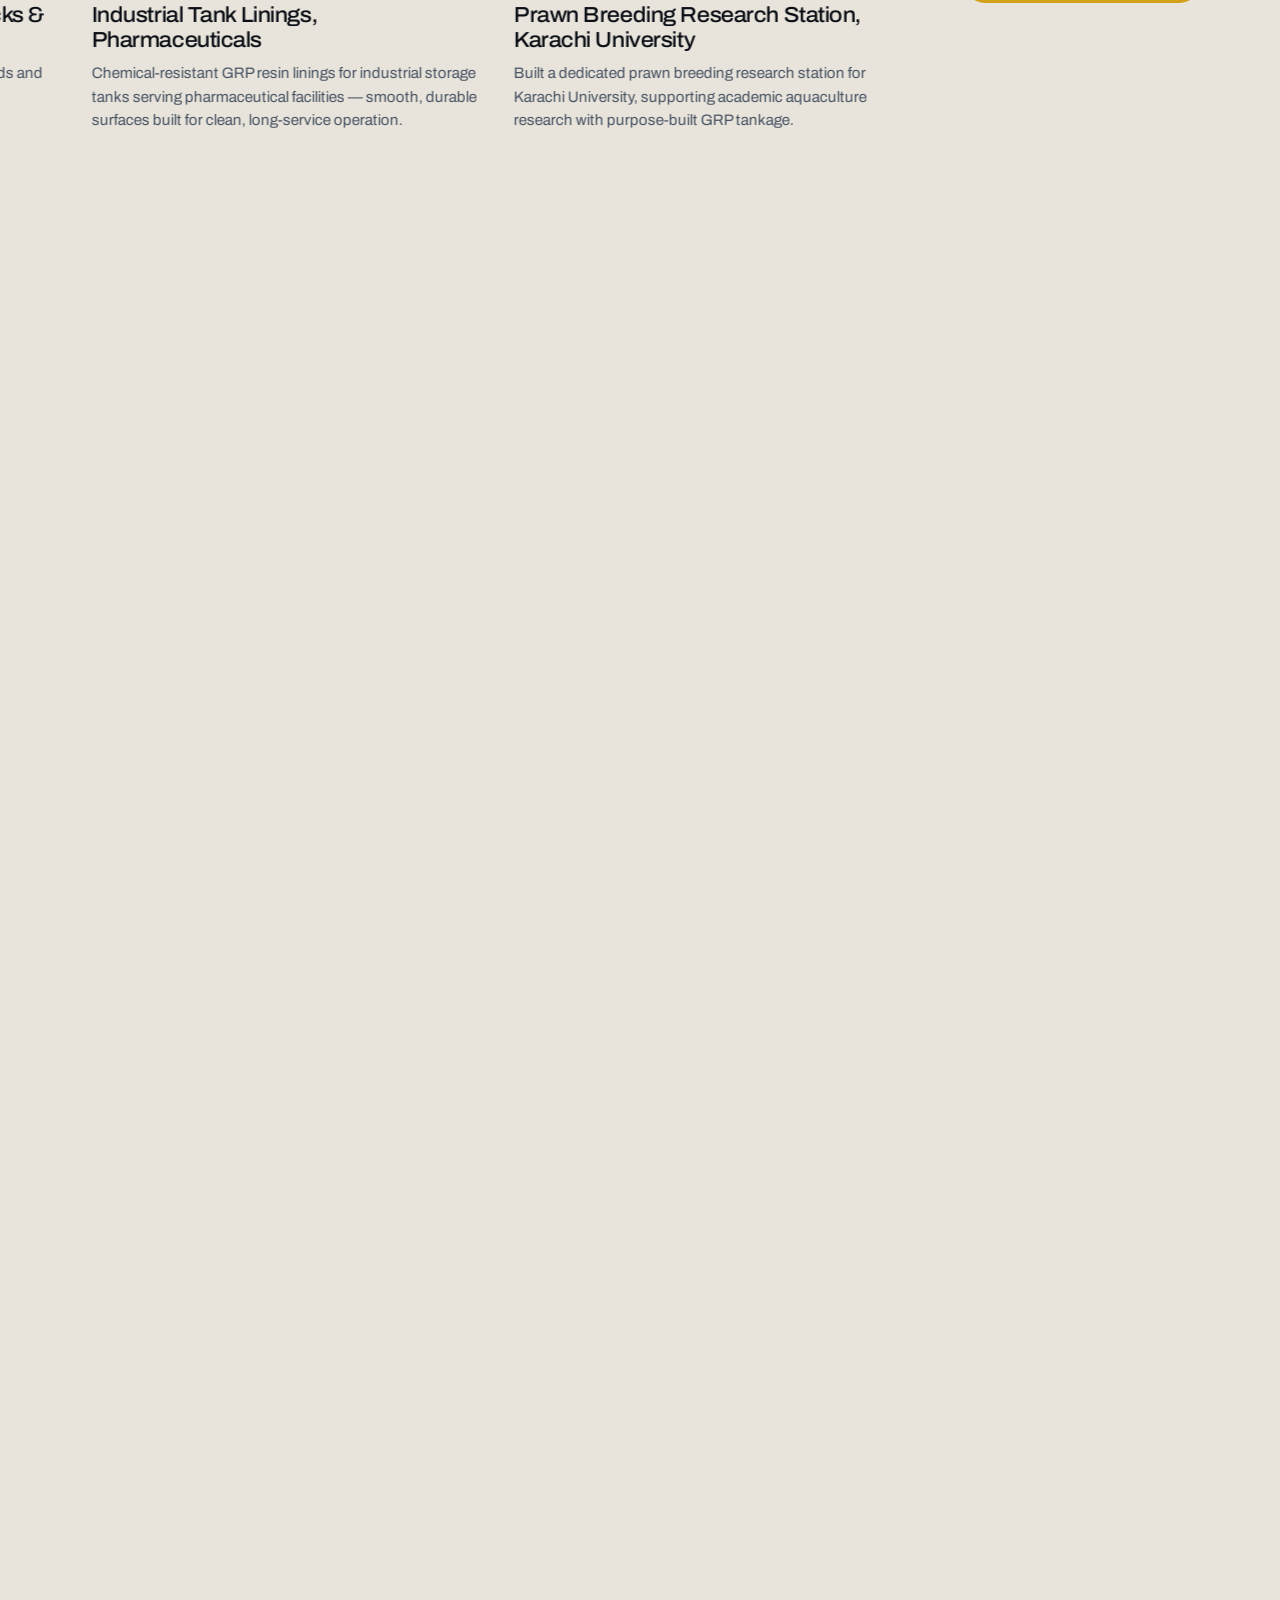
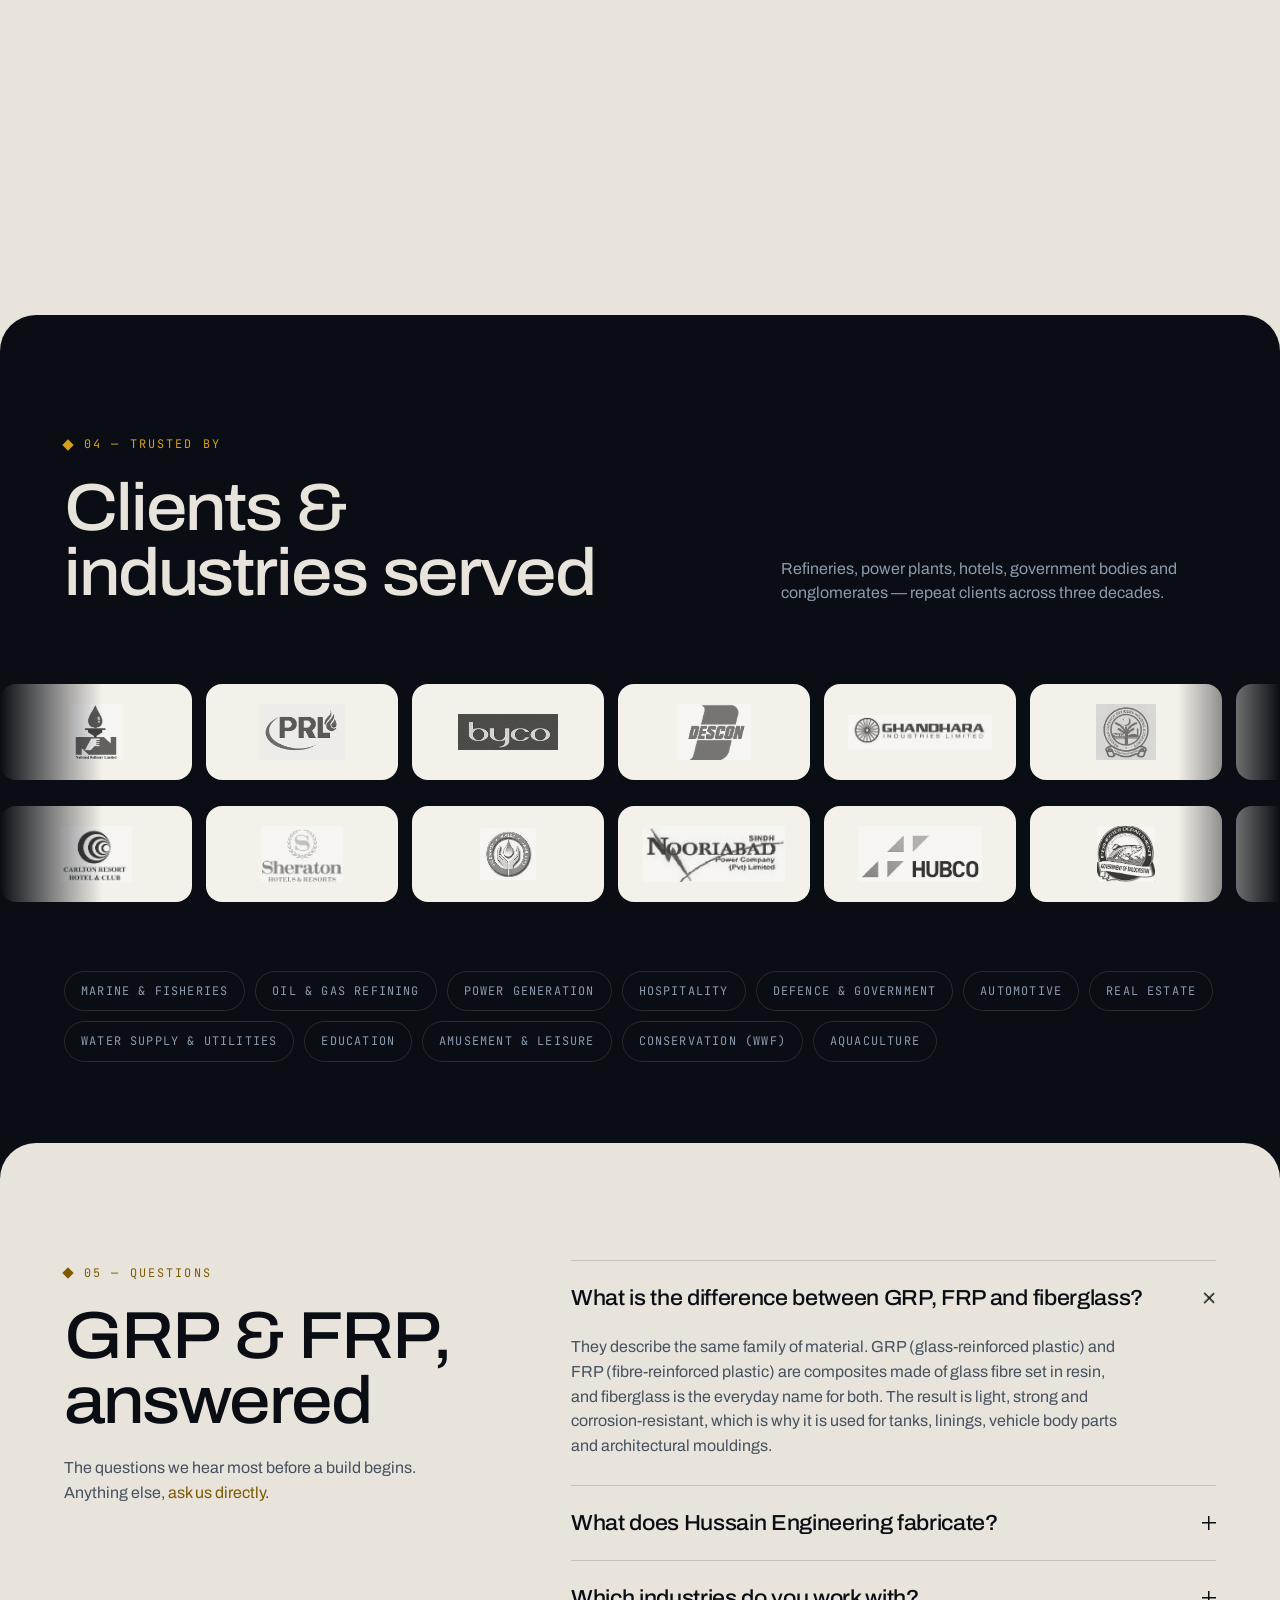
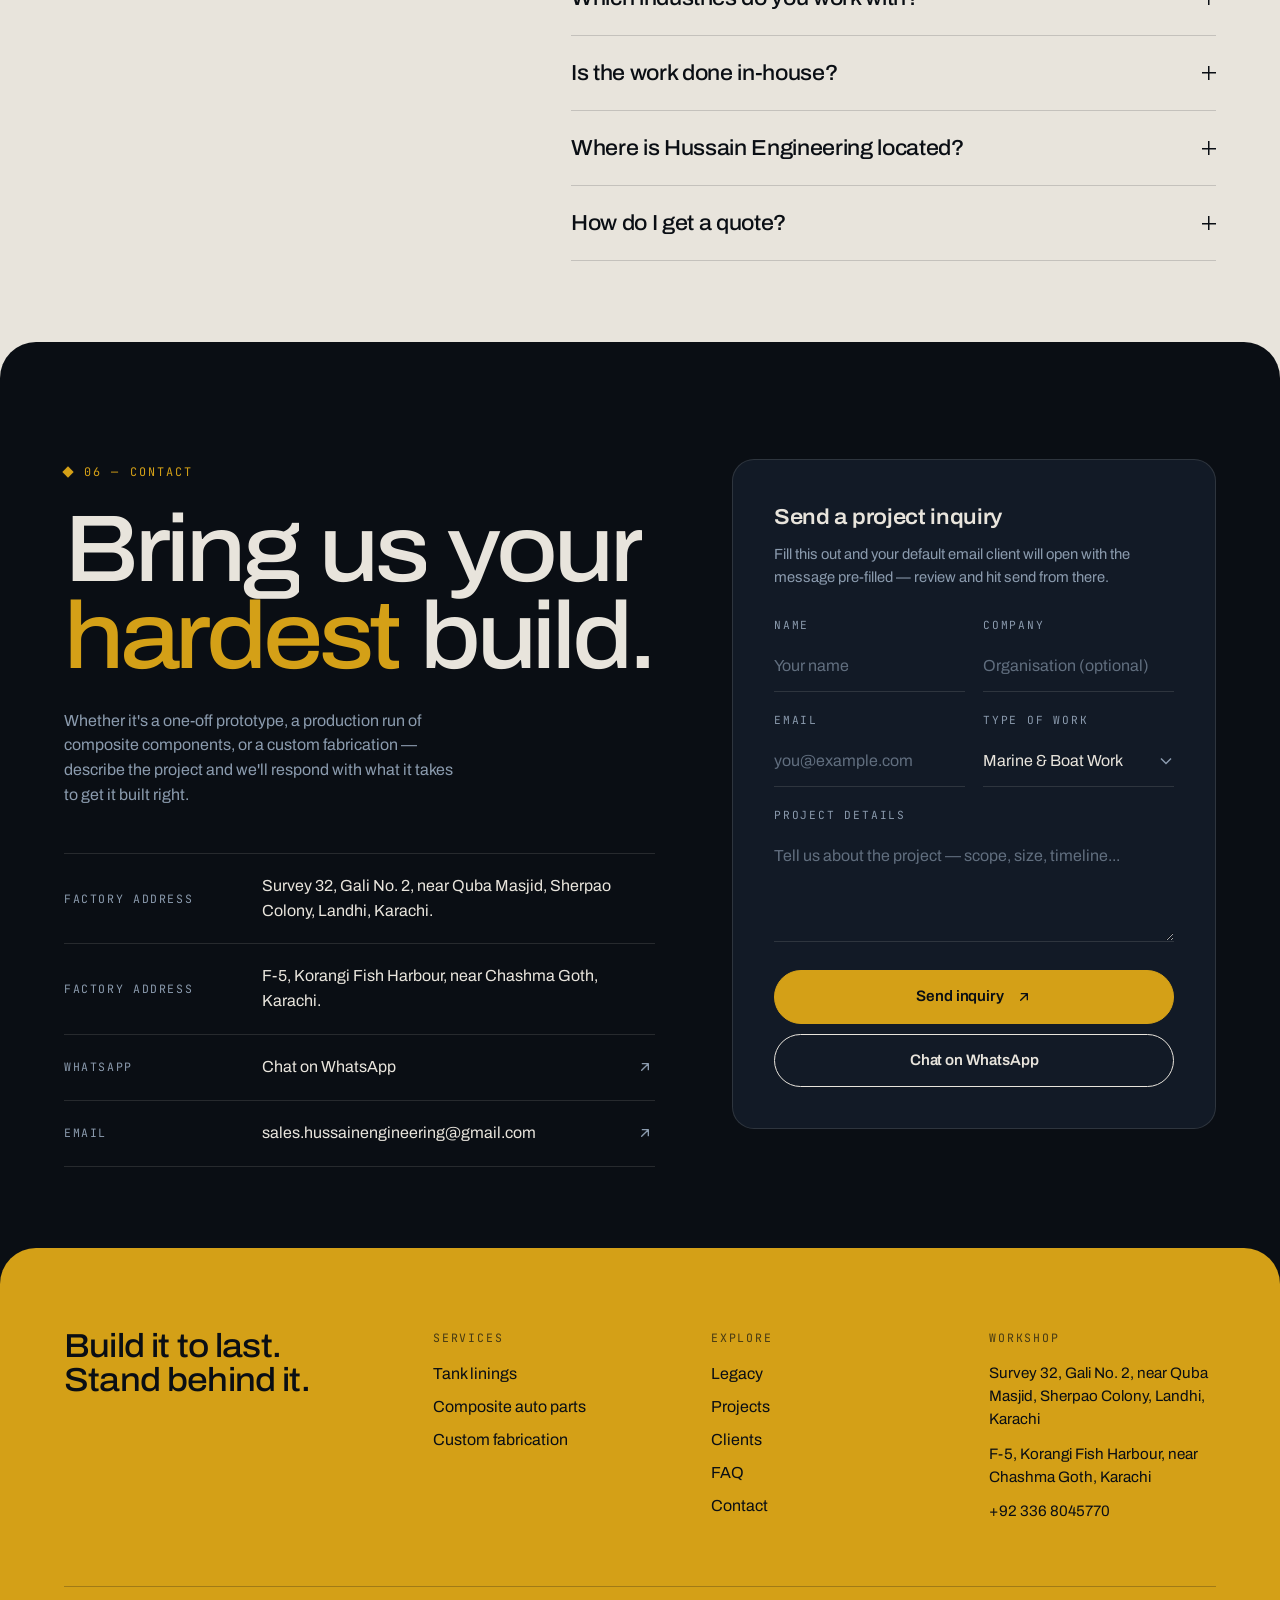
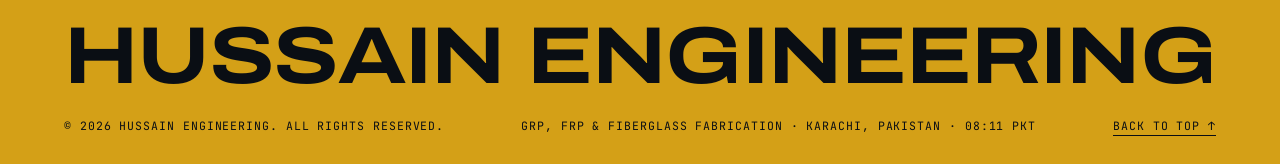
==== commit 30797973: "fix(copy): align remaining copy with the three-step, in-house process Co-Authored-By: Claude Fable 5" ====
--- a/index.html
+++ b/index.html
@@ -214,14 +214,14 @@
         <p class="beat-d">Every piece is finished on the same workshop floor that moulded it.</p>
       </li>
       <li class="beat">
-        <span class="beat-k">04 · In service</span>
-        <p class="beat-t">Built to outlast, backed in the field.</p>
+        <span class="beat-k">04 · Built to last</span>
+        <p class="beat-t">Out of the workshop, built to outlast.</p>
         <p class="beat-d">Build it to last, then stand behind it. That part has not changed.</p>
       </li>
     </ol>
 
     <ul class="rail mono" aria-hidden="true">
-      <li>Mould</li><li>Laminate</li><li>Finish</li><li>Service</li>
+      <li>Mould</li><li>Laminate</li><li>Finish</li><li>Outlast</li>
     </ul>
     <div class="stage-hud" aria-hidden="true">
       <div class="hud-num"><span class="hud-val">000</span><sup>%</sup></div>
@@ -336,9 +336,9 @@
 
       <article class="pcard" data-cursor="Scroll">
         <div class="pcard-img"><img src="/projects/p2.webp" alt="Fish and prawn culture tanks floating in open water" width="1000" height="311" loading="lazy" decoding="async"></div>
-        <div class="pcard-top"><span class="mono">Project № 01</span><div class="tags"><span>Turnkey</span><span>Fisheries</span></div></div>
+        <div class="pcard-top"><span class="mono">Project № 01</span><div class="tags"><span>Aquaculture</span><span>Fisheries</span></div></div>
         <h3>Pak-US Prawn Breeding Station</h3>
-        <p>Complete turnkey manufacture of a prawn breeding station for the Pak-US Shrimp Culture Project — the only station of its kind to remain operational at minimal cost.</p>
+        <p>Complete manufacture of a prawn breeding station for the Pak-US Shrimp Culture Project — the only station of its kind to remain operational at minimal cost.</p>
       </article>
 
       <article class="pcard" data-cursor="Scroll">
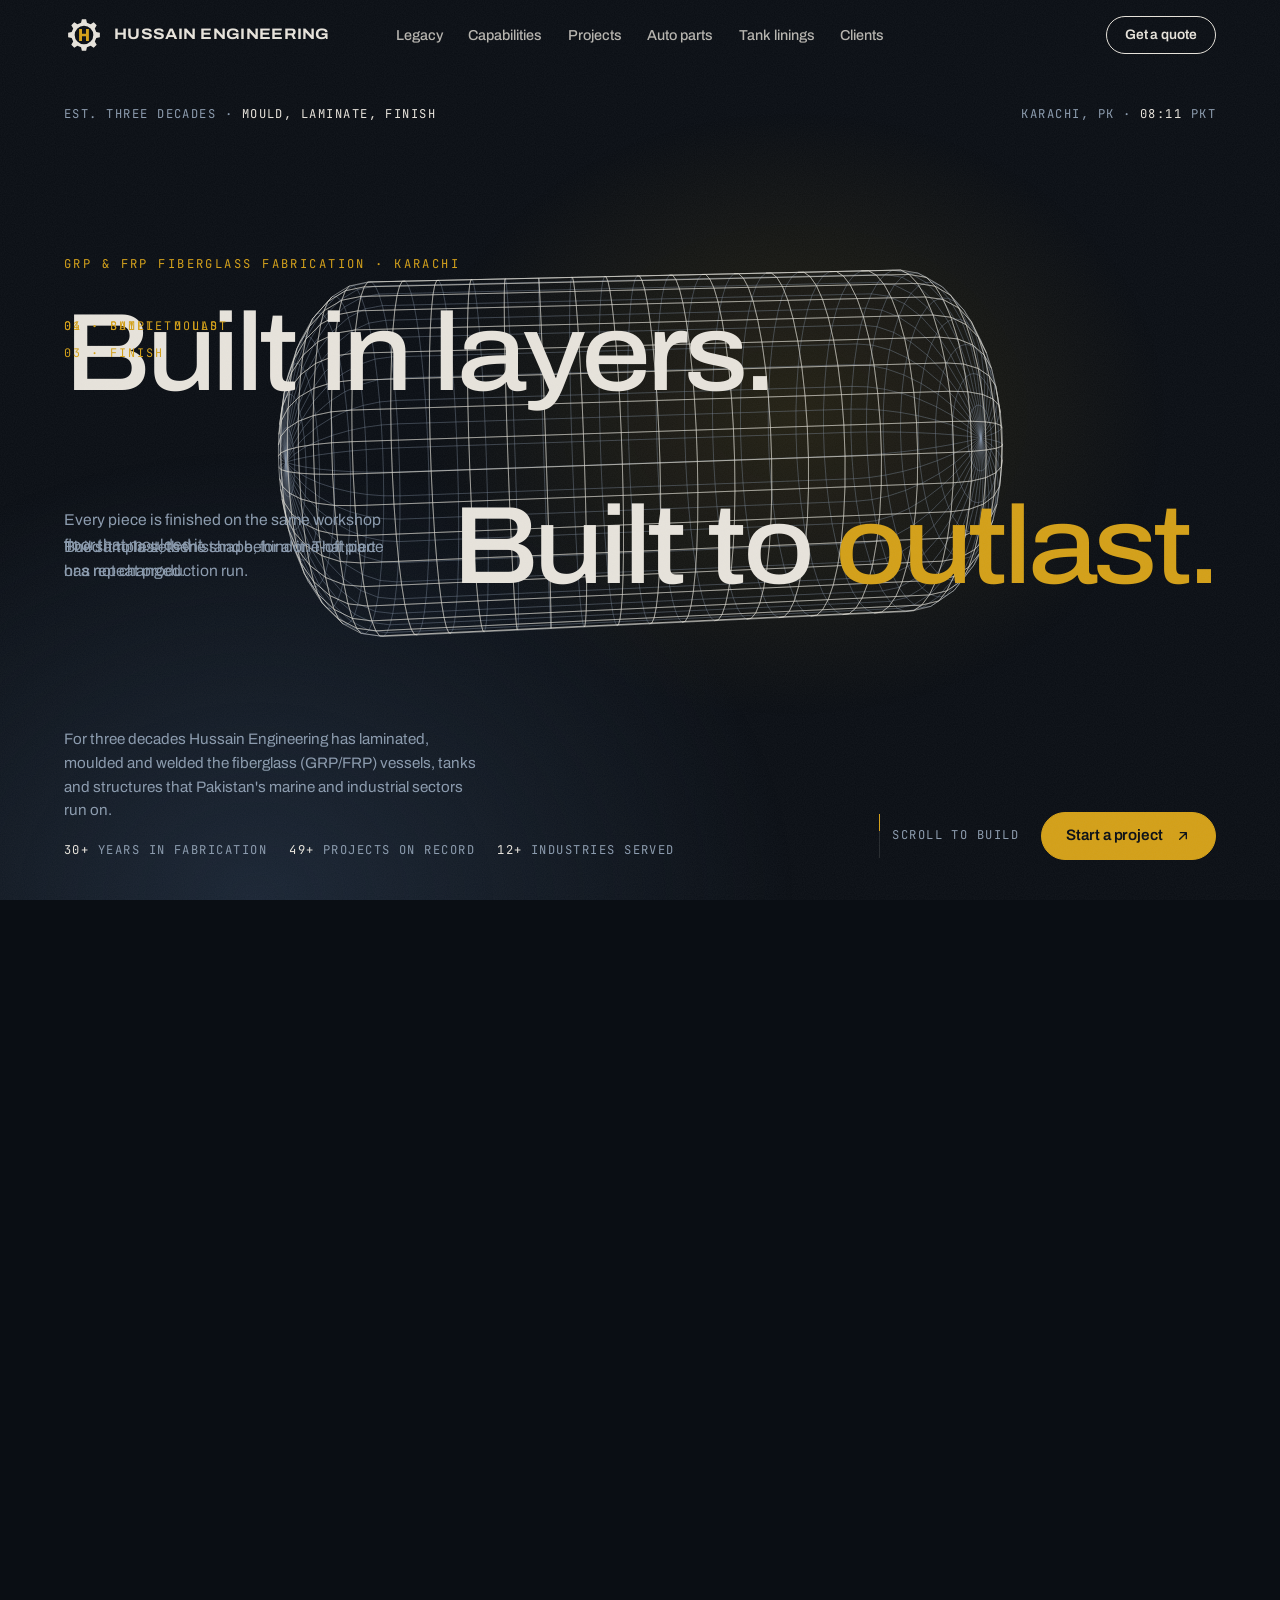
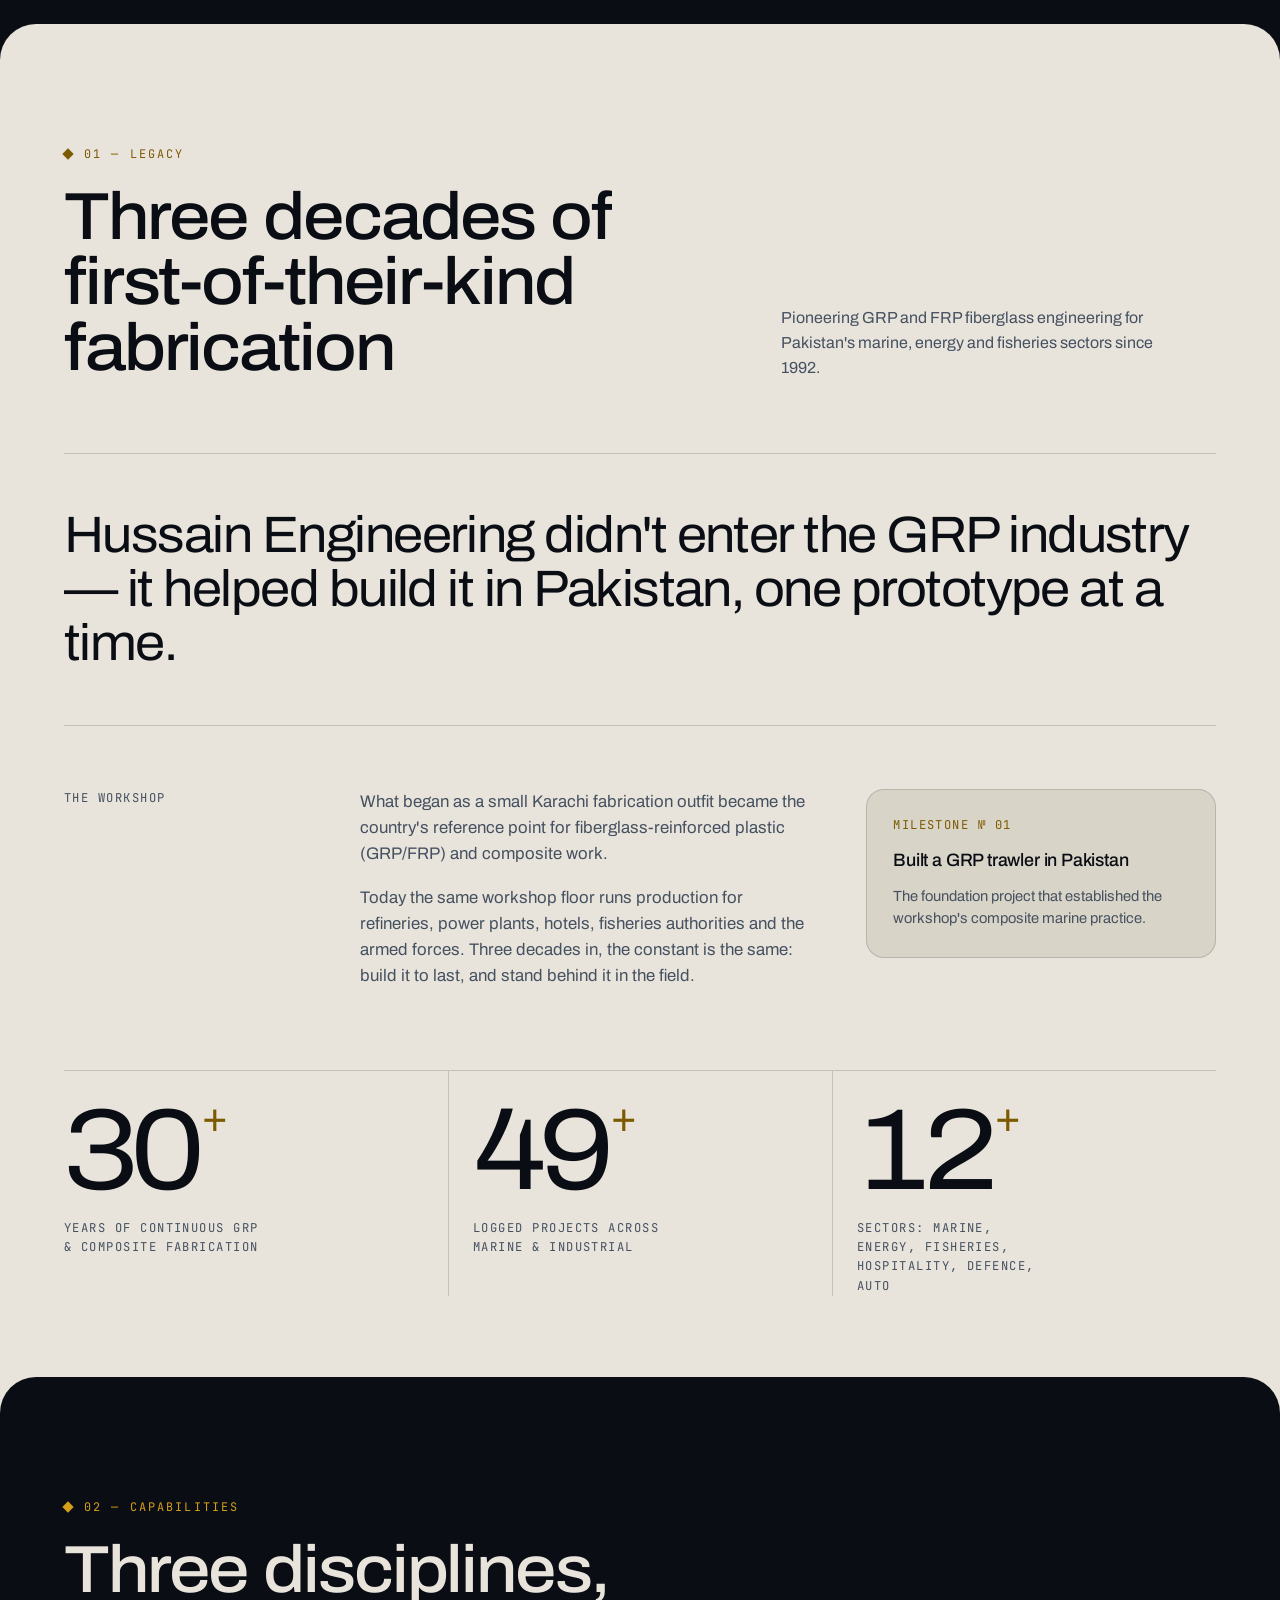
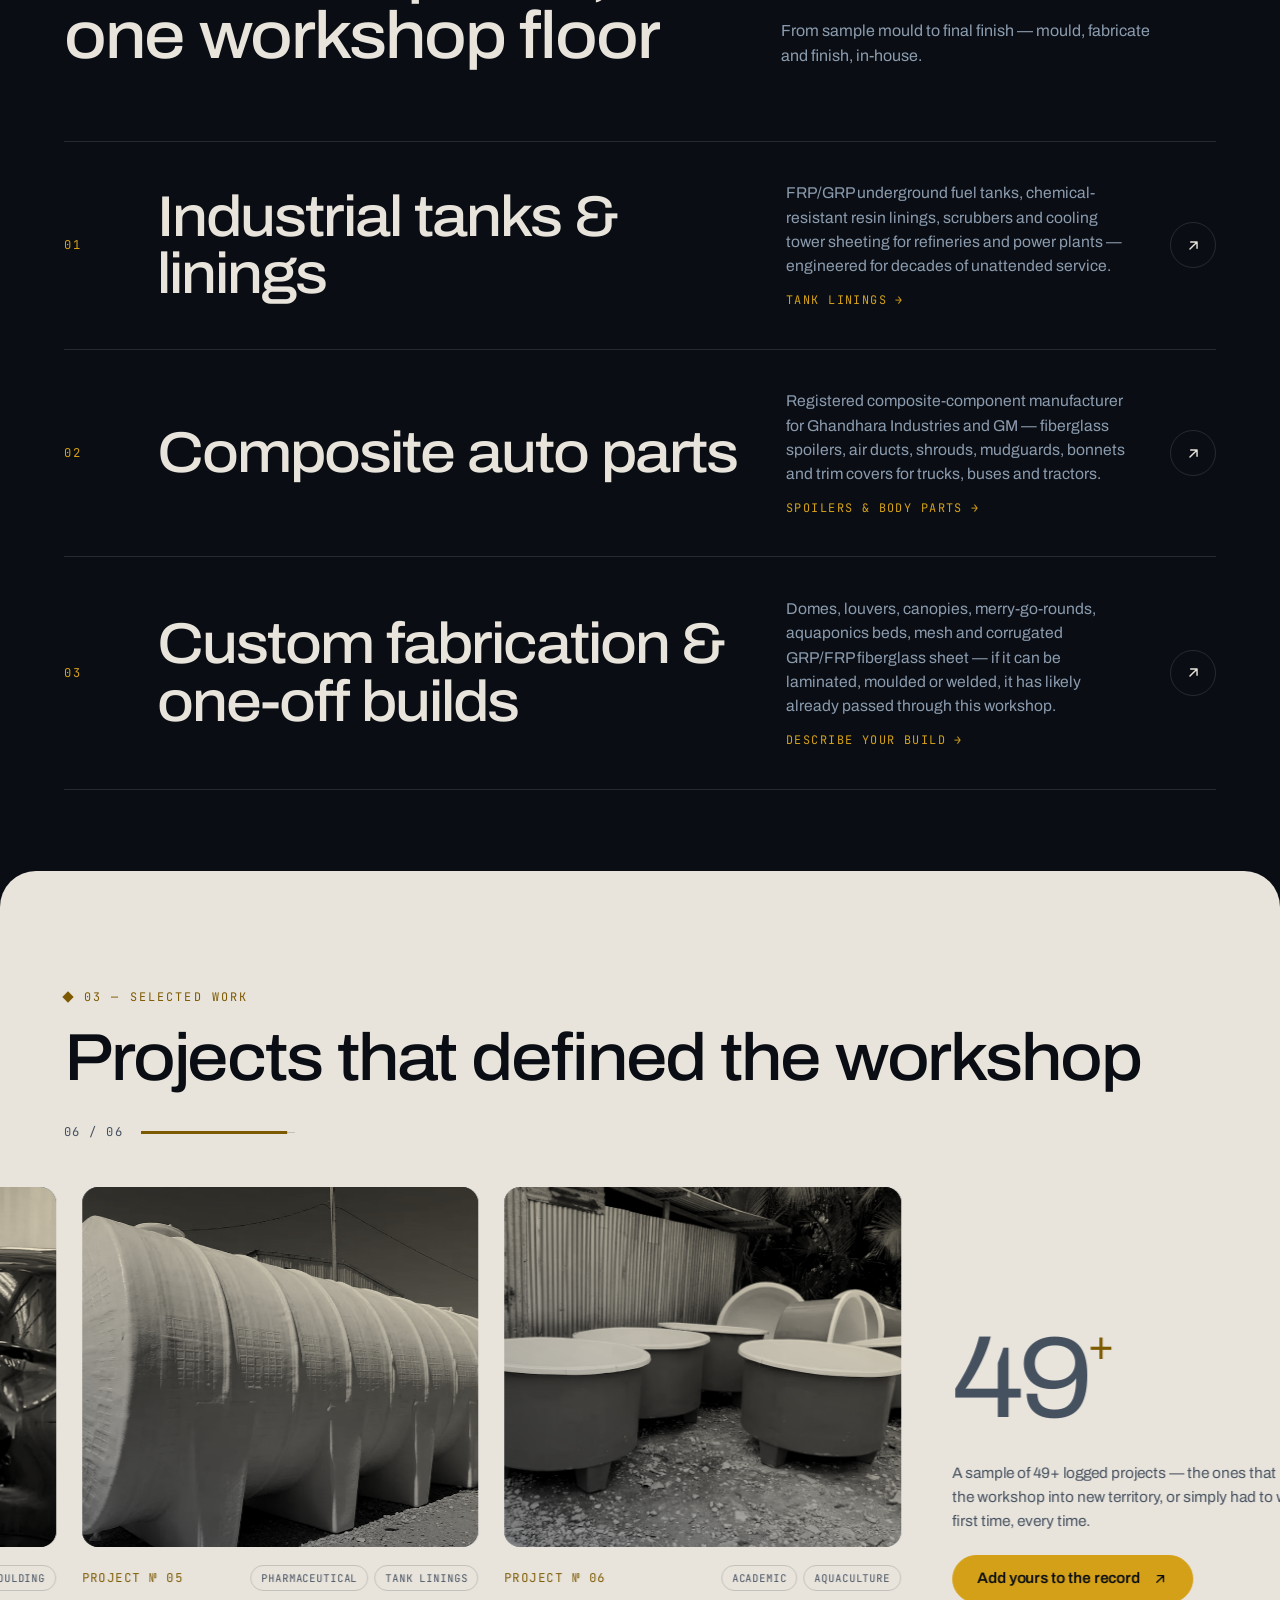
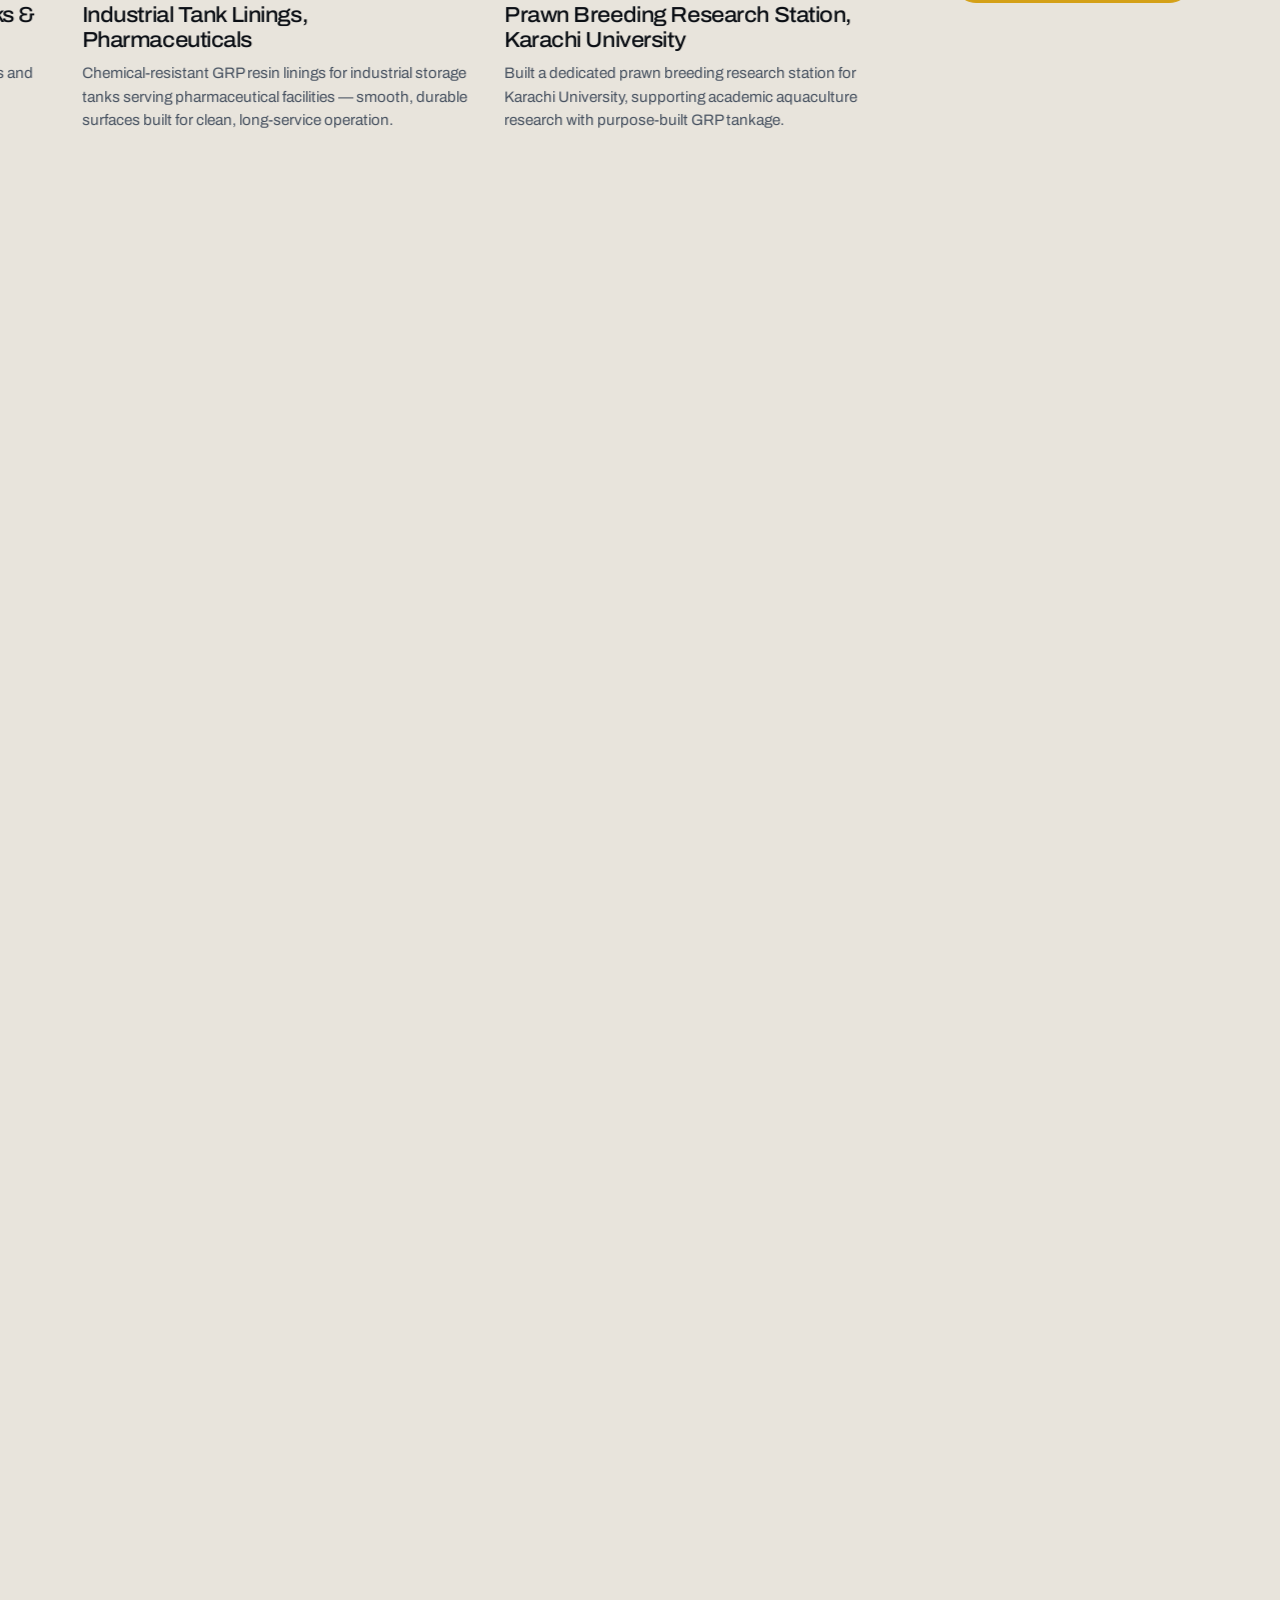
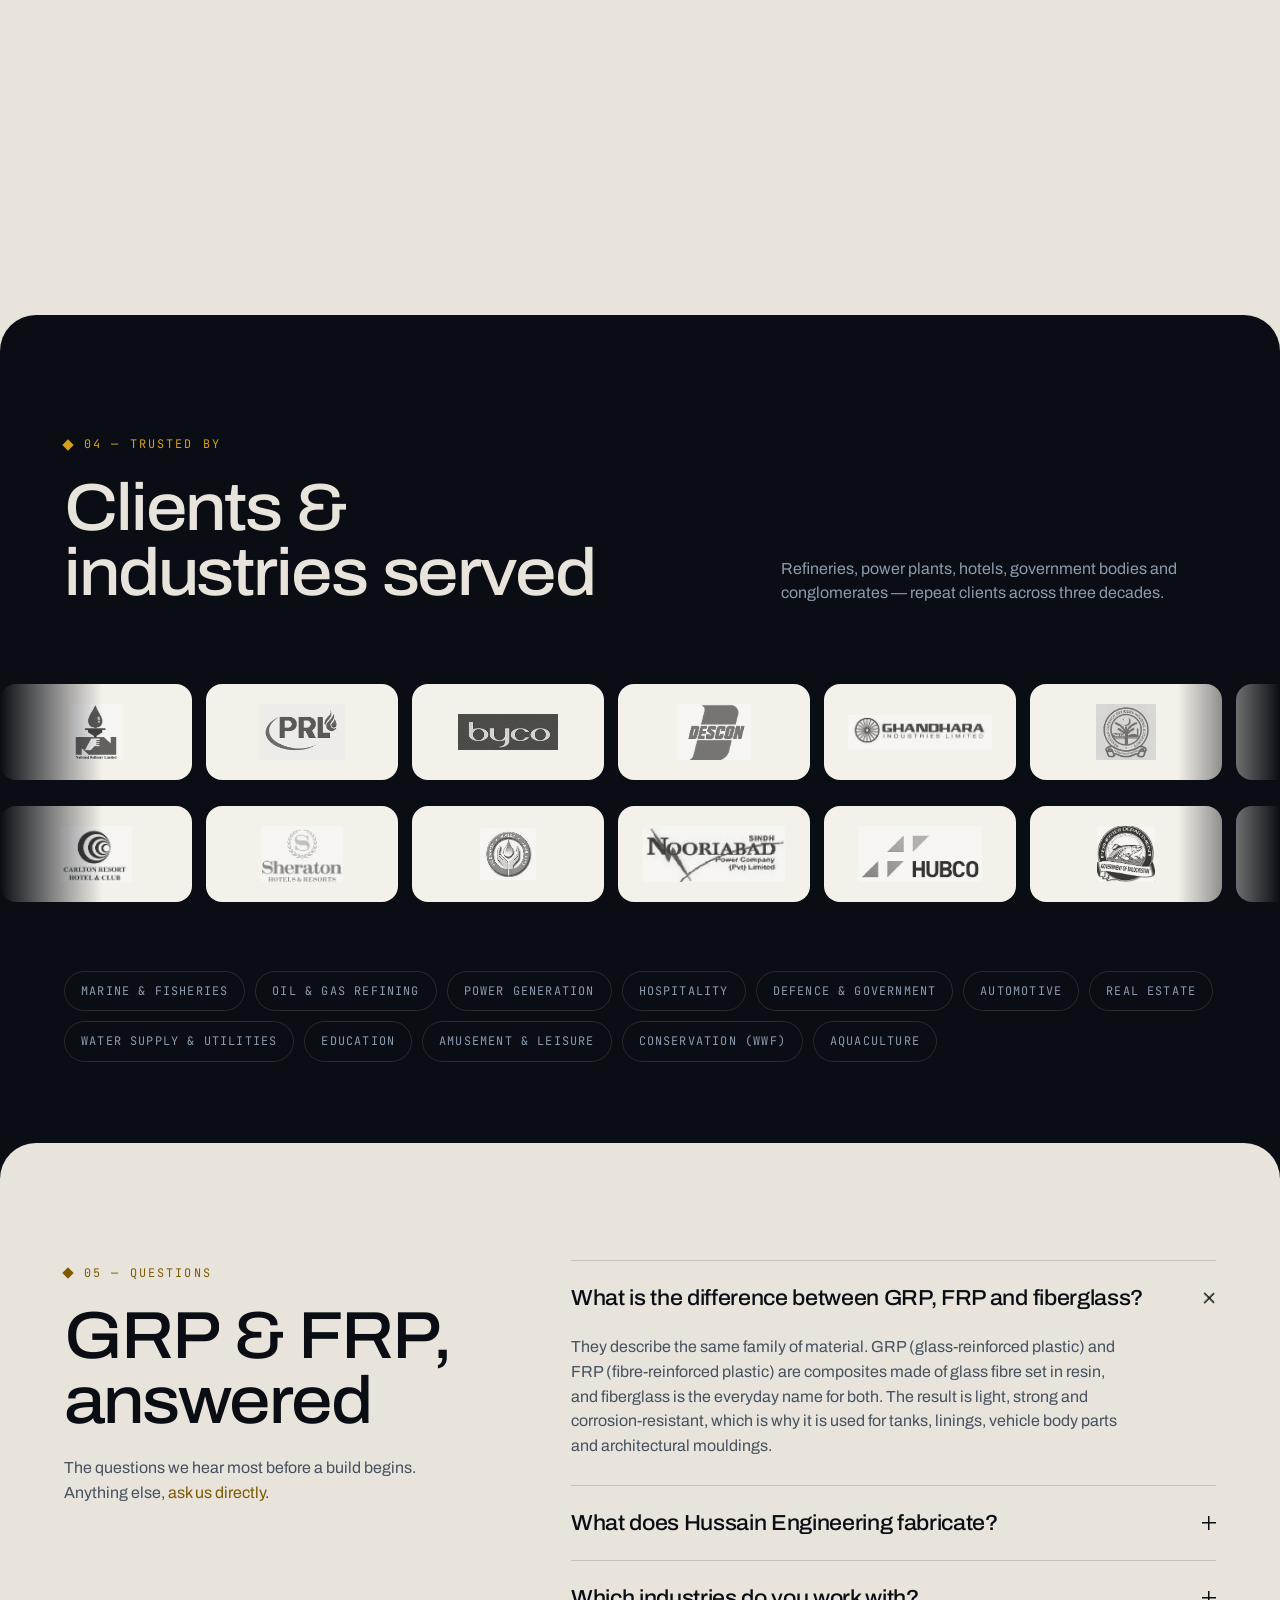
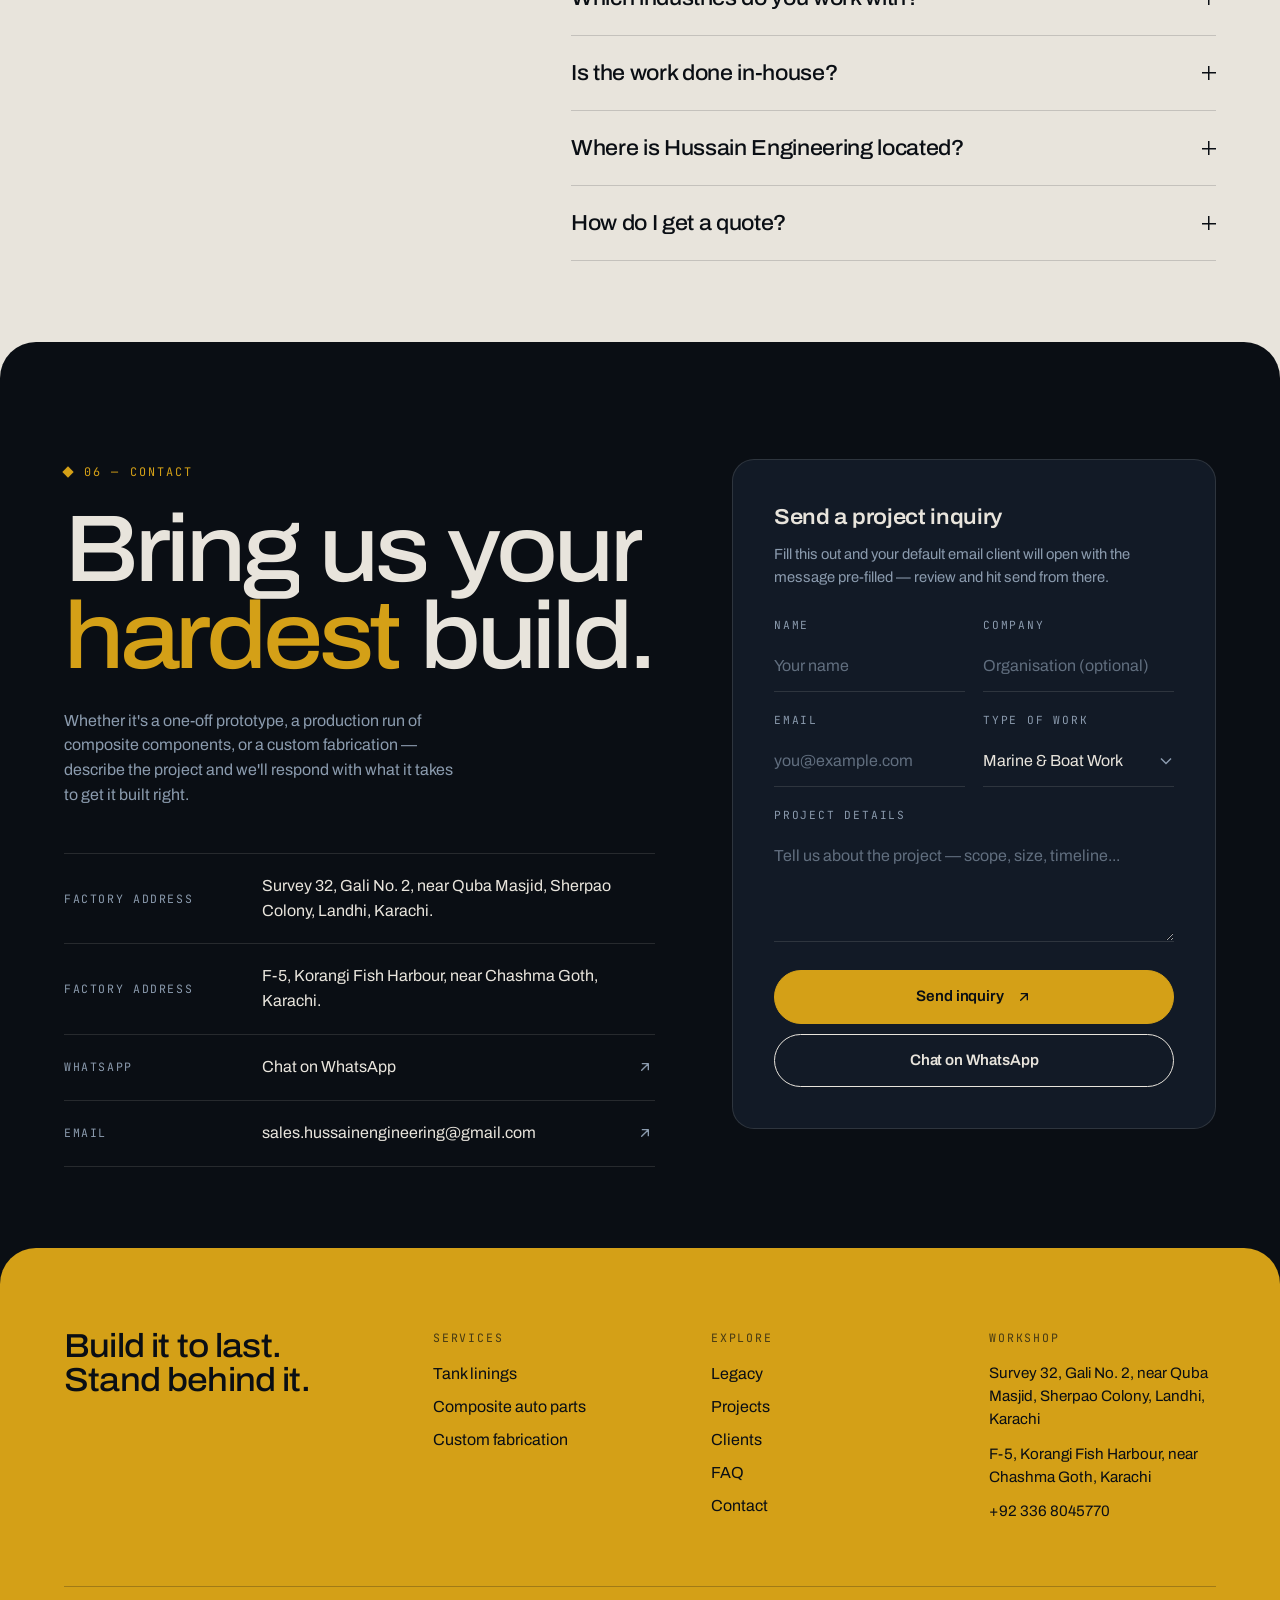
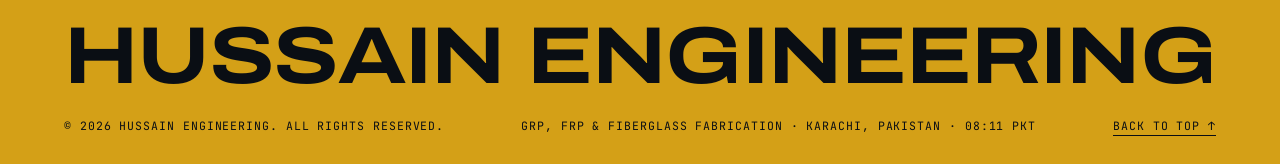
==== commit d8413879: "fix(copy): state 1992 as the start year and drop 'first' from the GRP trawler milestone Co-Authored-" ====
--- a/index.html
+++ b/index.html
@@ -238,7 +238,7 @@
         <p class="eyebrow">01 — Legacy</p>
         <h2 class="h-lg" data-split>Three decades of first-of-their-kind fabrication</h2>
       </div>
-      <p class="lede rv">Pioneering GRP and FRP fiberglass engineering for Pakistan's marine, energy and fisheries sectors since the late 1980s.</p>
+      <p class="lede rv">Pioneering GRP and FRP fiberglass engineering for Pakistan's marine, energy and fisheries sectors since 1992.</p>
     </div>
 
     <p class="statement">Hussain Engineering didn't enter the GRP industry — it helped build it in Pakistan, one prototype at a time.</p>
@@ -251,7 +251,7 @@
       </div>
       <div class="milestone rv" style="--i:1">
         <span class="mono">Milestone № 01</span>
-        <p>Built the first GRP trawler of Pakistan <small>The foundation project that established the workshop's composite marine practice.</small></p>
+        <p>Built a GRP trawler in Pakistan <small>The foundation project that established the workshop's composite marine practice.</small></p>
       </div>
     </div>
 
